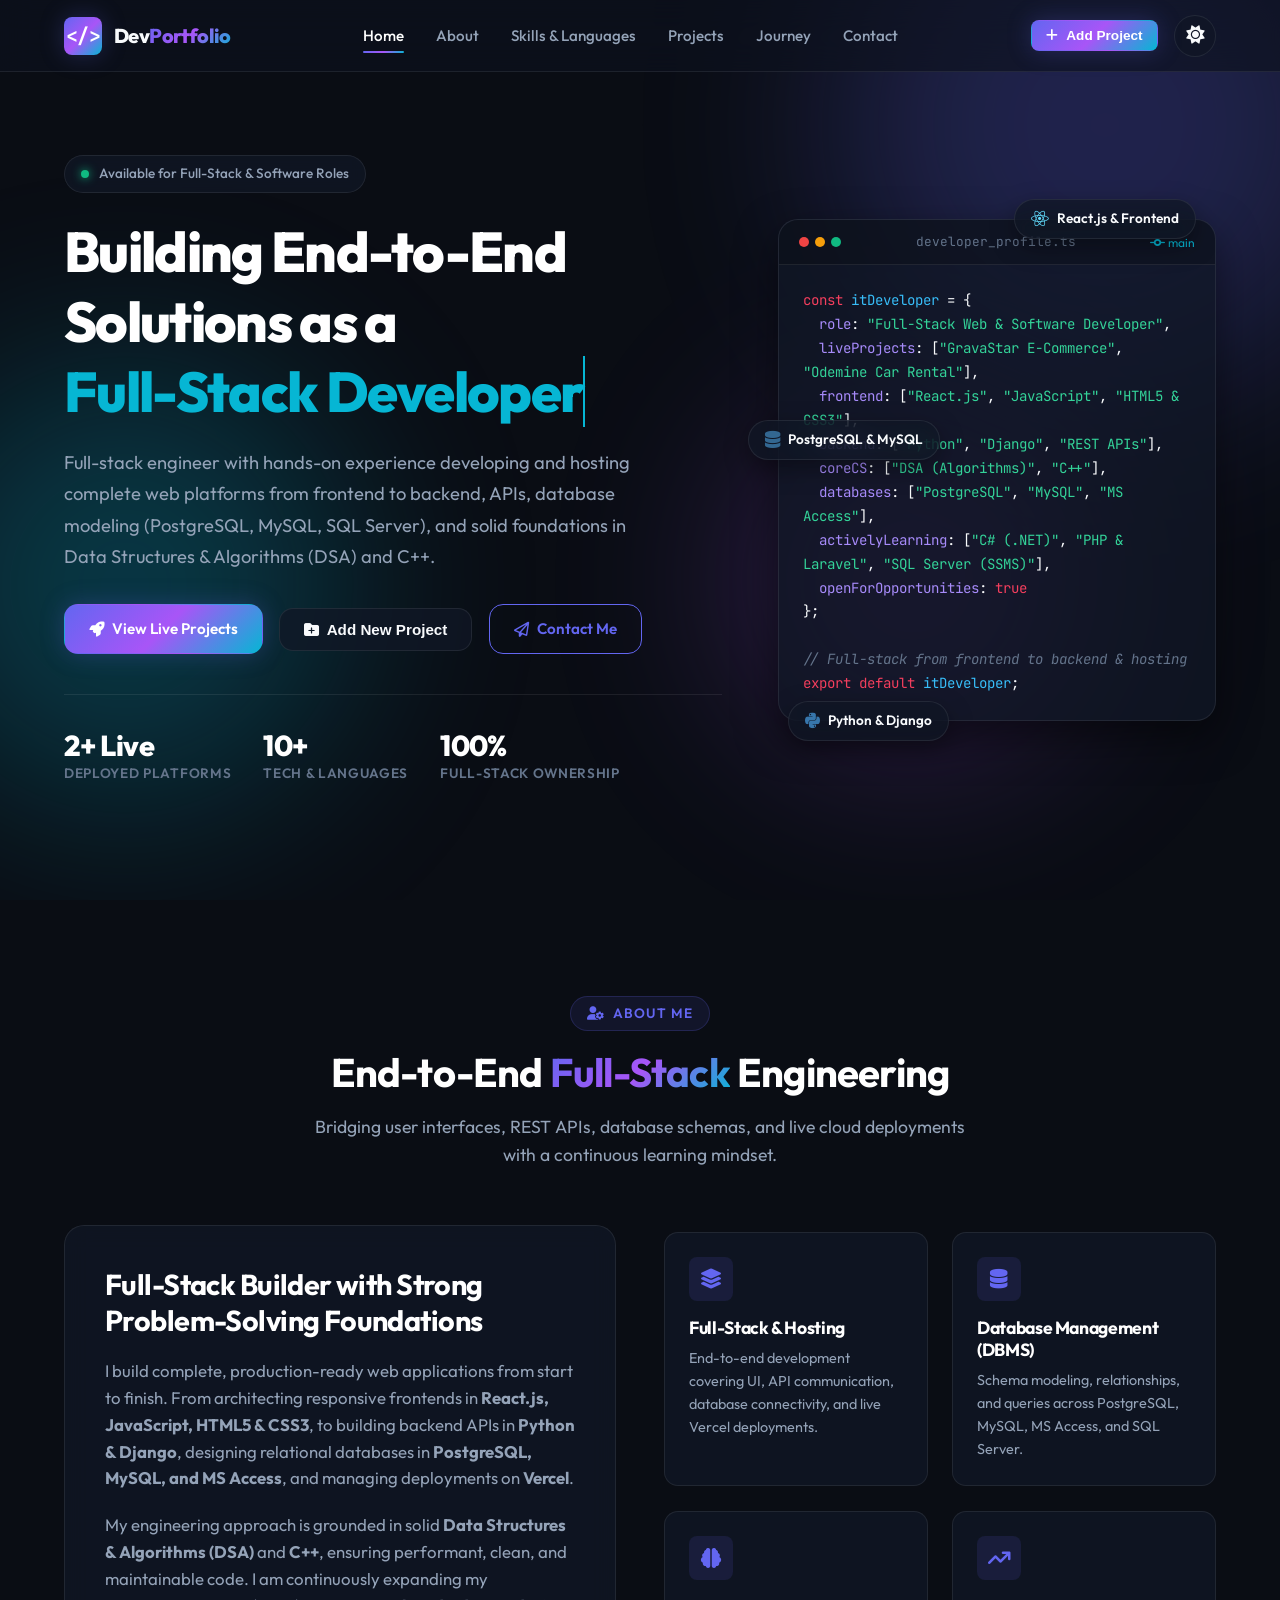
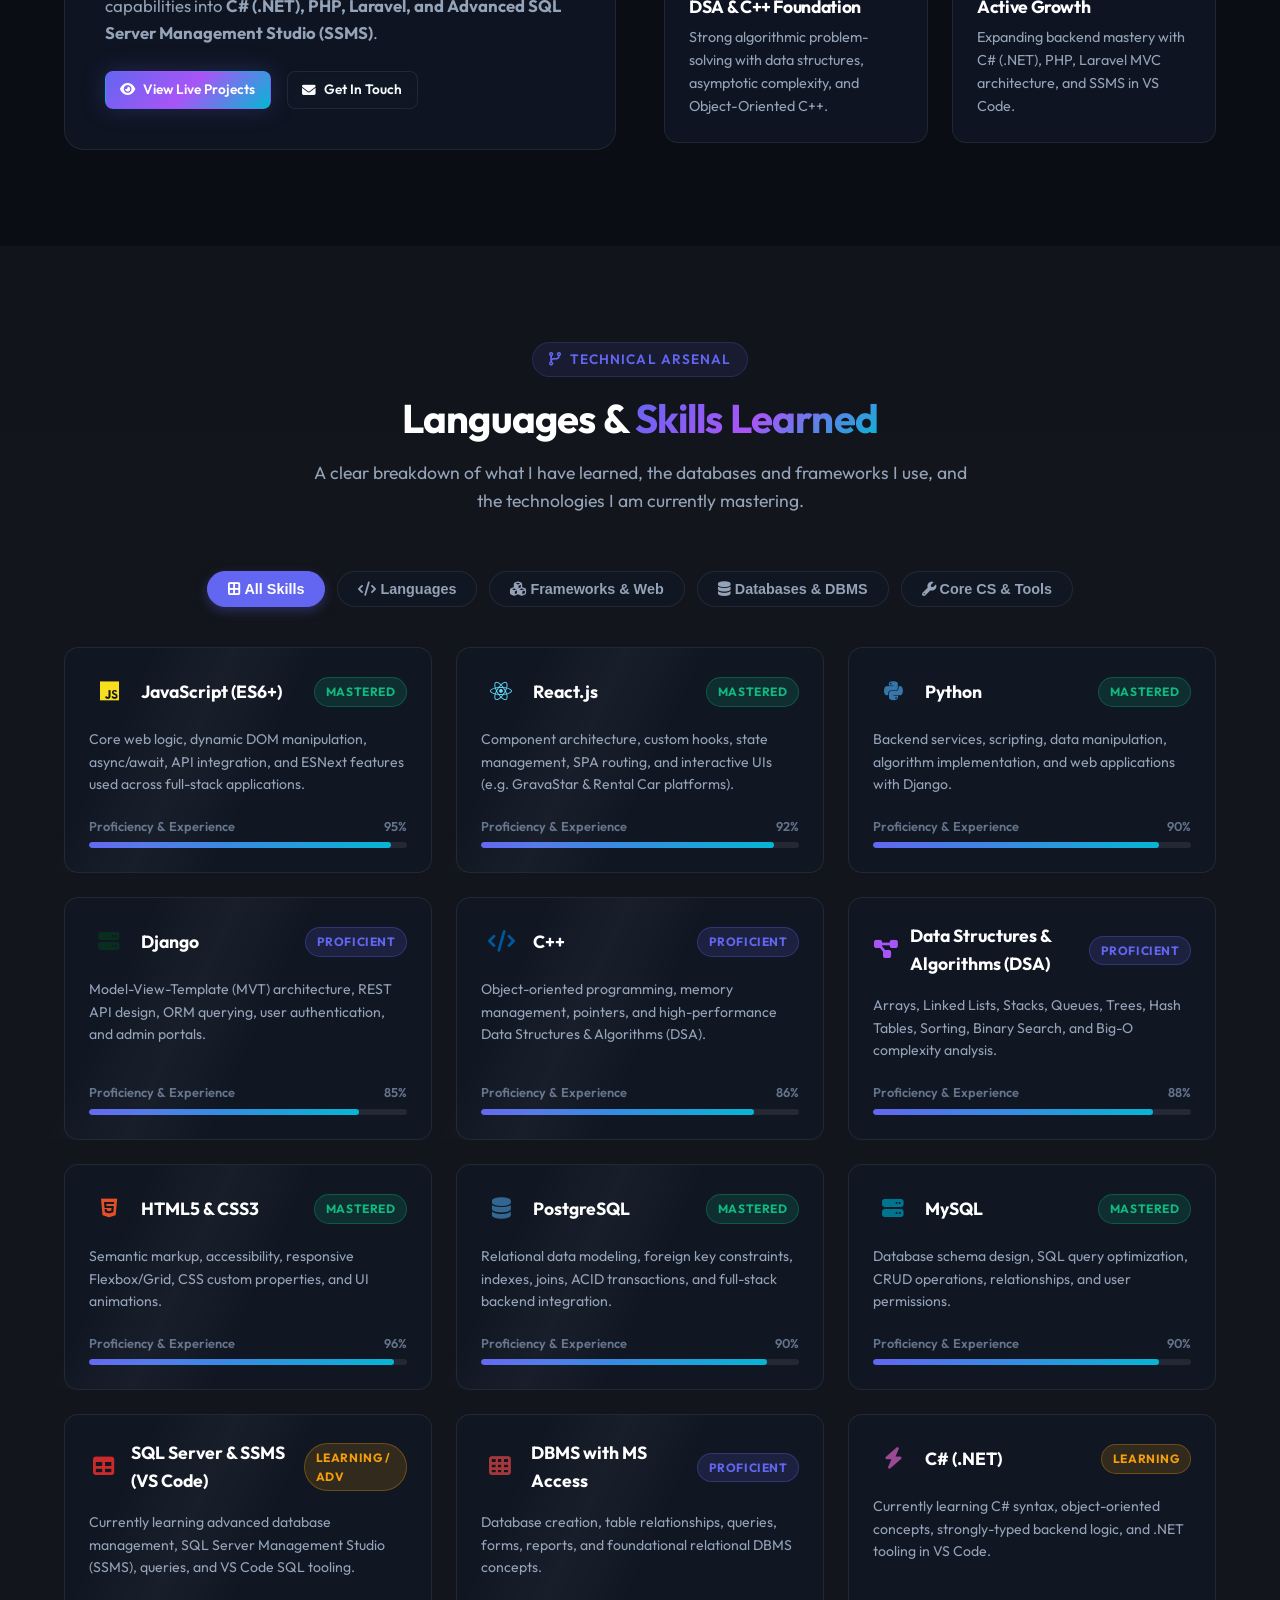
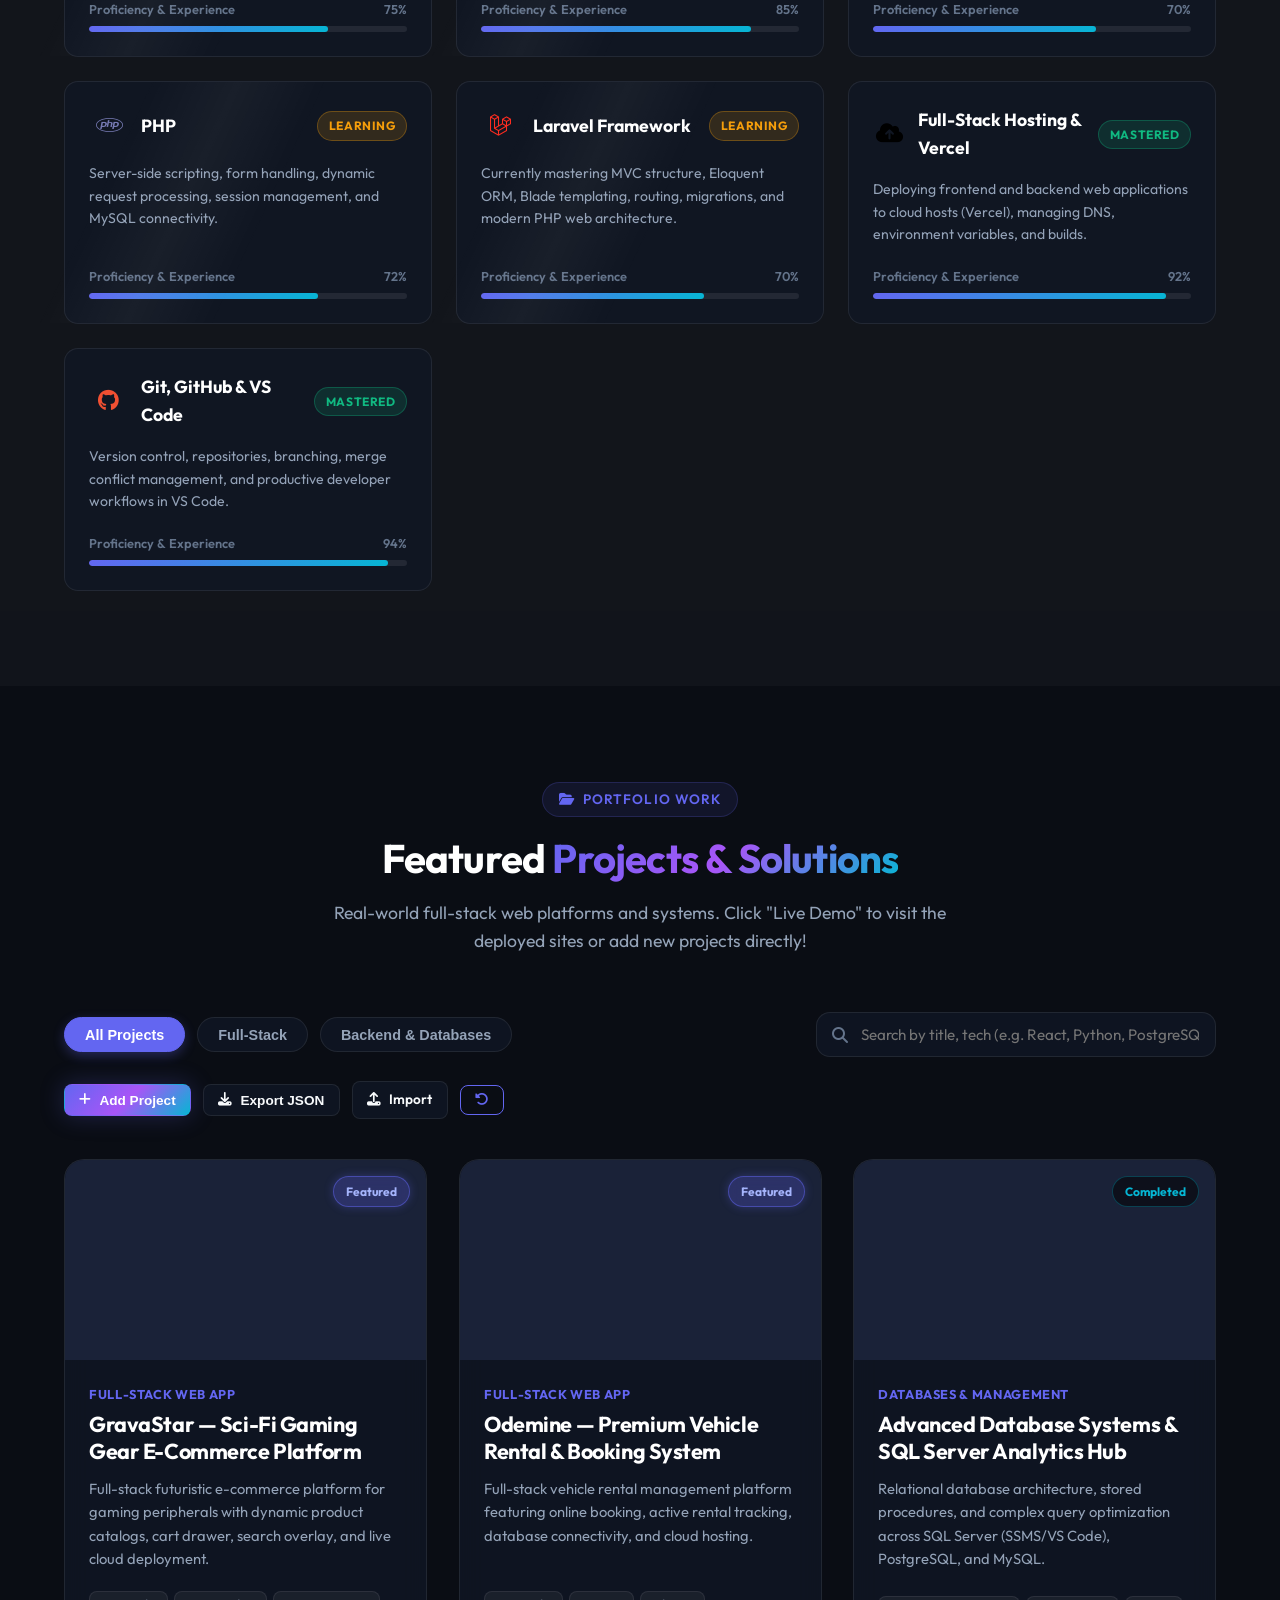
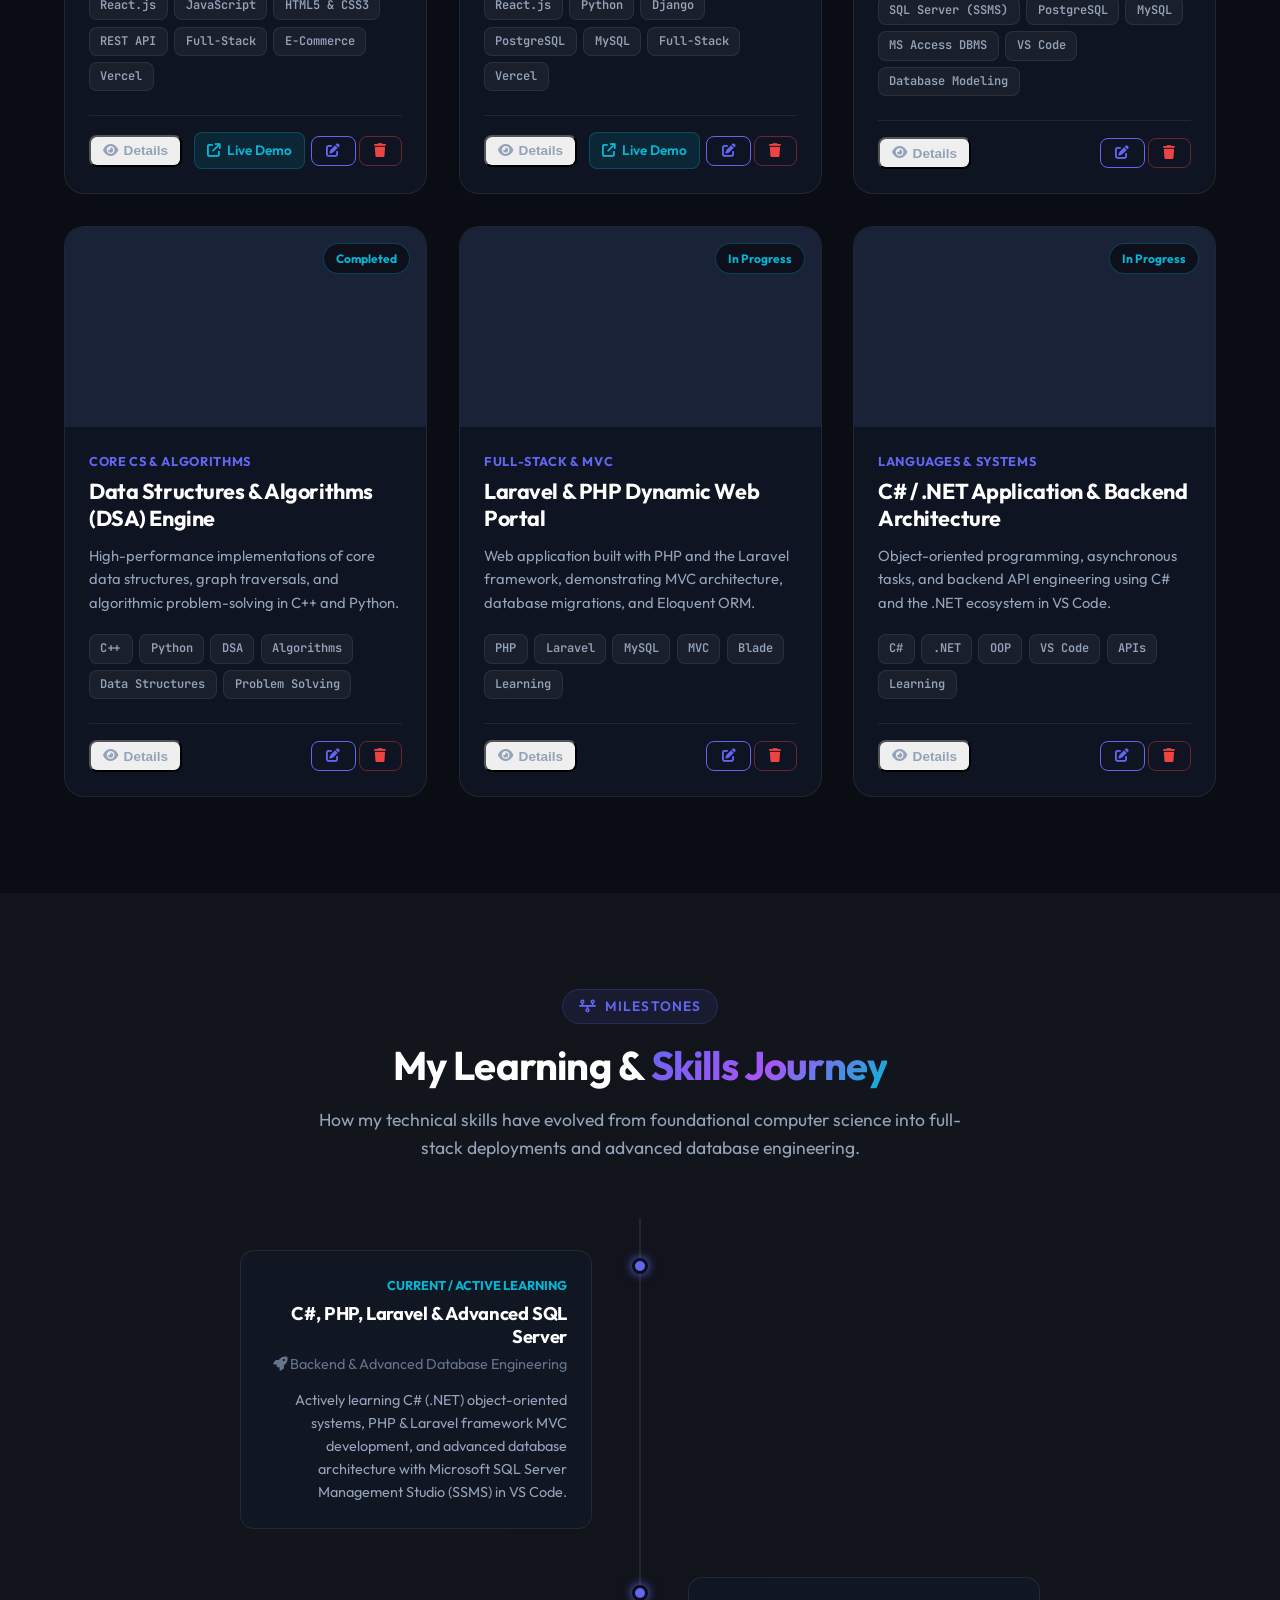
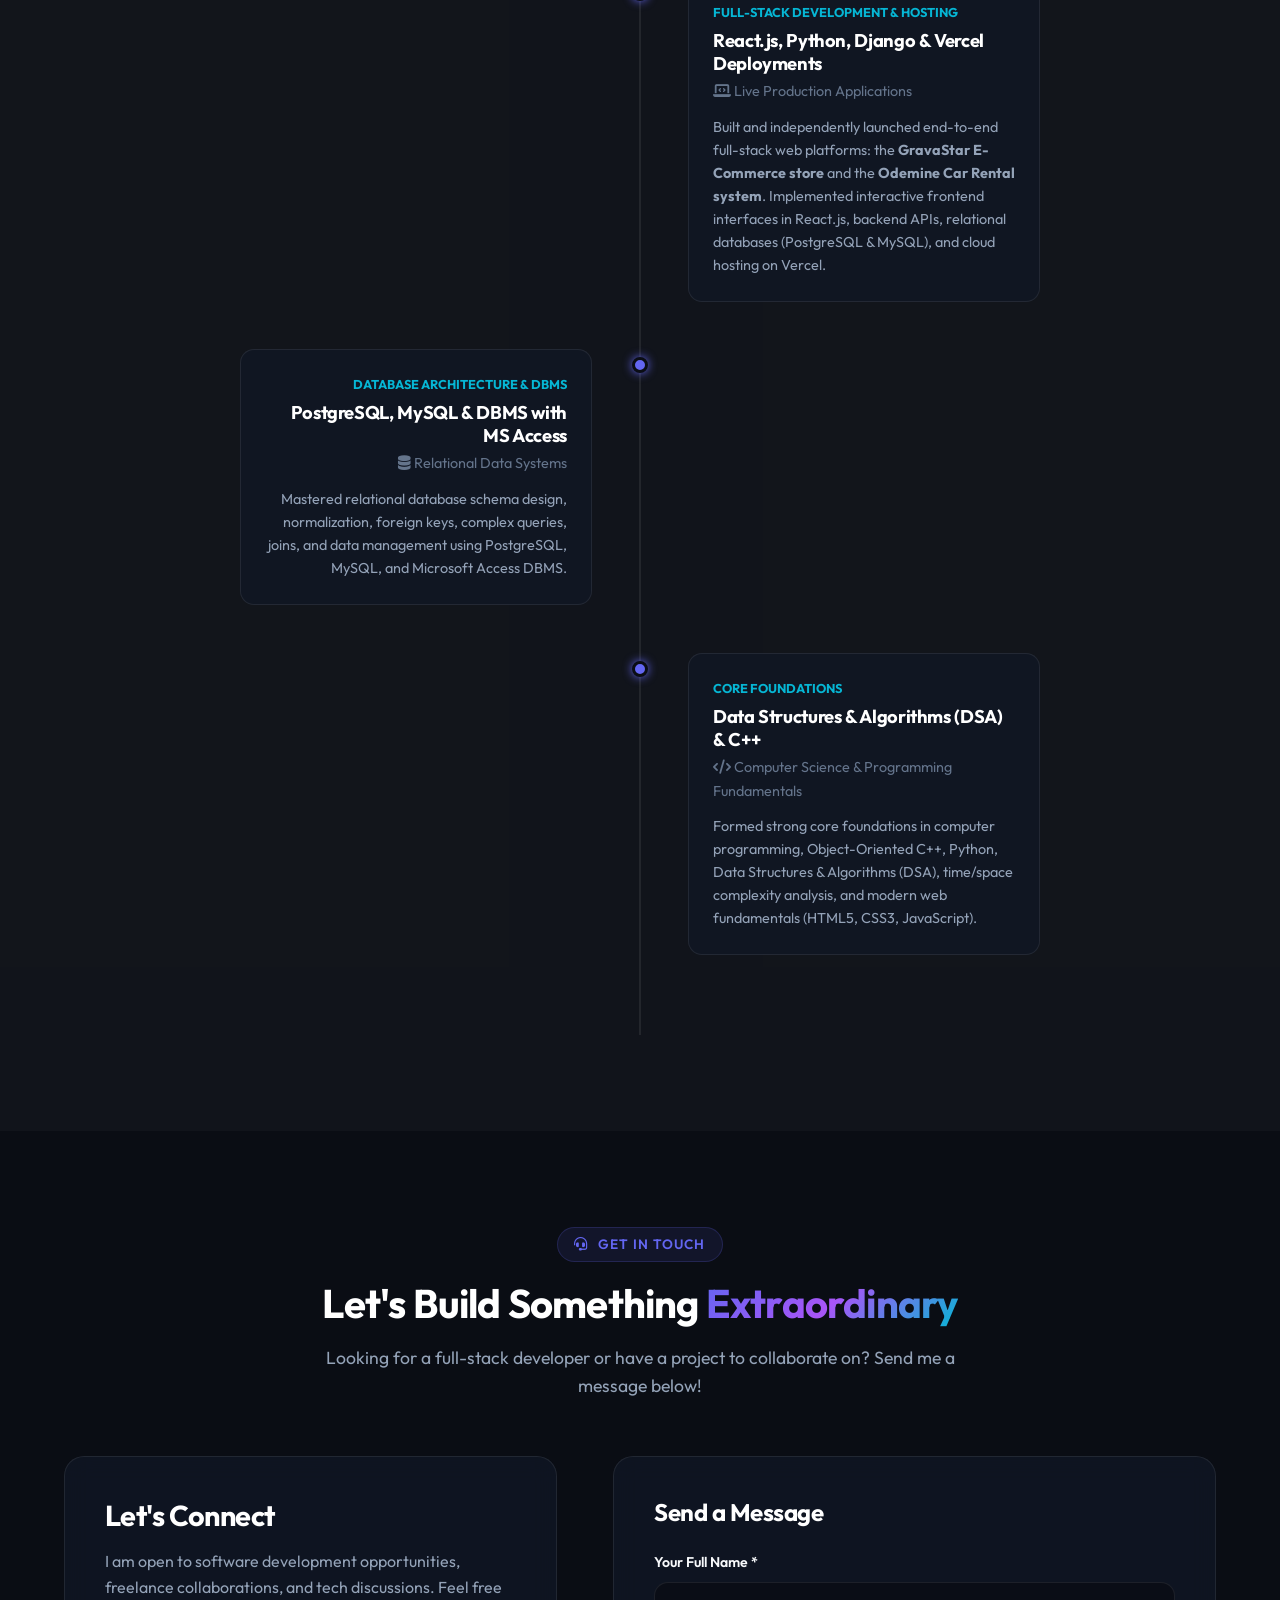
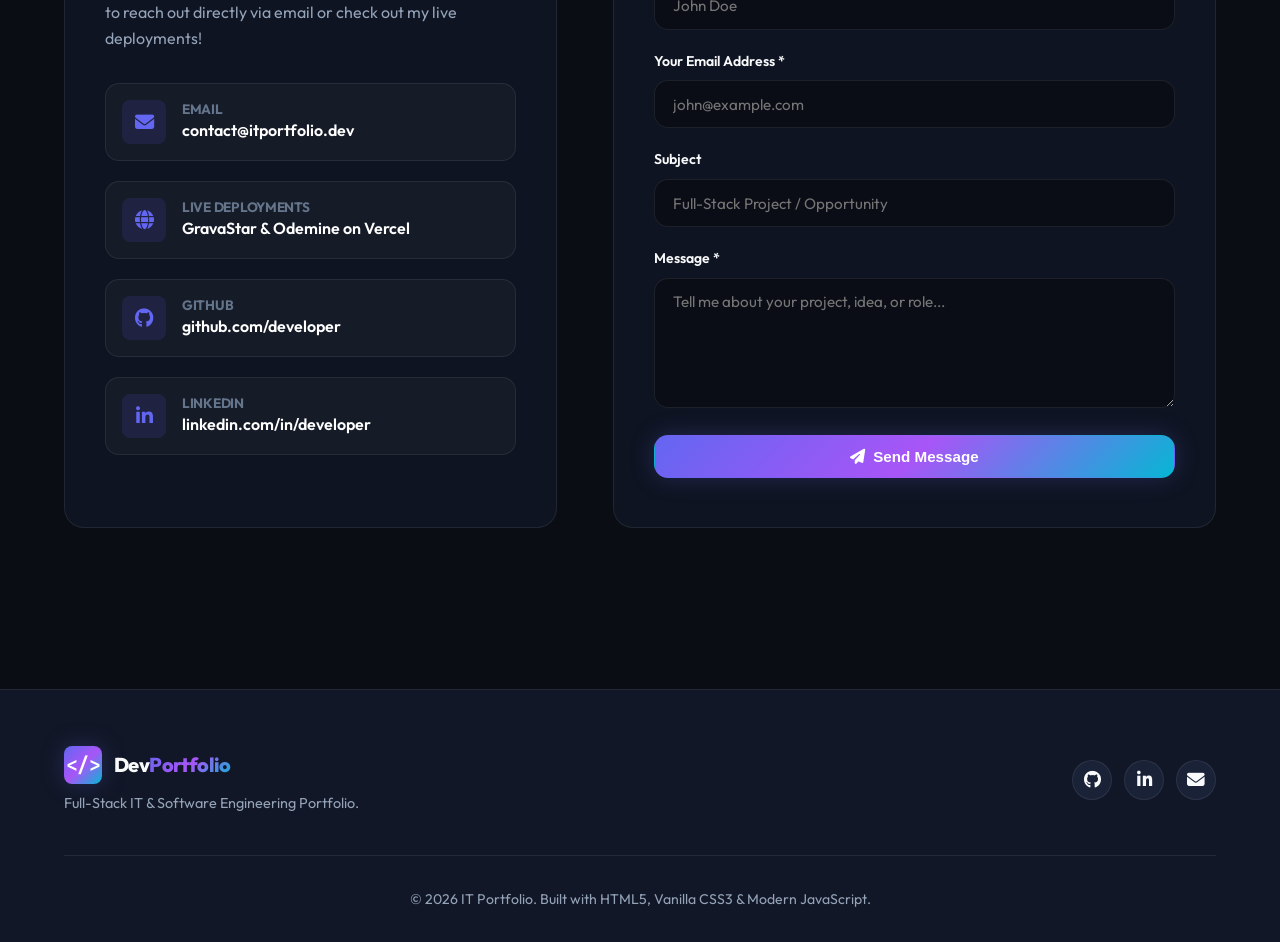
==== index.html @ f2018788 "Deploy complete full-stack IT portfolio website with index.html, styles, and js" ====
<!DOCTYPE html>
<html lang="en" data-theme="dark">
<head>
  <meta charset="UTF-8">
  <meta name="viewport" content="width=device-width, initial-scale=1.0">
  <title>IT Portfolio &amp; Full-Stack Showcase | Projects, Skills &amp; Languages</title>
  <meta name="description" content="Full-Stack Developer & IT Portfolio showcasing live web applications (GravaStar, Odemine Rental Car), Data Structures & Algorithms, React, Python, Django, PostgreSQL, MySQL, C++, and active learning in C#, PHP/Laravel, and SQL Server.">
  <meta name="keywords" content="IT Portfolio, Full Stack Developer, React.js, Python, Django, PostgreSQL, MySQL, C++, DSA, C#, PHP, Laravel, SQL Server, Vercel Projects">
  <meta name="author" content="Full-Stack IT Developer">

  <!-- Google Fonts: Outfit, Inter & JetBrains Mono -->
  <link rel="preconnect" href="https://fonts.googleapis.com">
  <link rel="preconnect" href="https://fonts.gstatic.com" crossorigin>
  <link href="https://fonts.googleapis.com/css2?family=Inter:wght@300;400;500;600;700&family=JetBrains+Mono:wght@400;500;700&family=Outfit:wght@400;500;600;700;800;900&display=swap" rel="stylesheet">

  <!-- Font Awesome 6.5 CDN Icons -->
  <link rel="stylesheet" href="https://cdnjs.cloudflare.com/ajax/libs/font-awesome/6.5.1/css/all.min.css" integrity="sha512-DTOQO9RWCH3ppGqcWaEA1BIZOC6xxalwEsw9c2QQeAIftl+Vegovlnee1c9QX4TctnWMn13TZye+giMm8e2LwA==" crossorigin="anonymous" referrerpolicy="no-referrer" />

  <!-- Stylesheets -->
  <link rel="stylesheet" href="styles/main.css">
  <link rel="stylesheet" href="styles/animations.css">
</head>
<body>

  <!-- Ambient Glowing Mesh Background -->
  <div class="bg-mesh" aria-hidden="true">
    <div class="mesh-orb orb-1"></div>
    <div class="mesh-orb orb-2"></div>
    <div class="mesh-orb orb-3"></div>
  </div>

  <!-- Navigation Bar -->
  <header class="navbar" id="navbar">
    <div class="container">
      <a href="#home" class="nav-brand">
        <span class="brand-logo-icon">&lt;/&gt;</span>
        <span>Dev<span class="gradient-text">Portfolio</span></span>
      </a>

      <nav>
        <ul class="nav-links" id="nav-links">
          <li><a href="#home" class="nav-link active">Home</a></li>
          <li><a href="#about" class="nav-link">About</a></li>
          <li><a href="#skills" class="nav-link">Skills &amp; Languages</a></li>
          <li><a href="#projects" class="nav-link">Projects</a></li>
          <li><a href="#timeline" class="nav-link">Journey</a></li>
          <li><a href="#contact" class="nav-link">Contact</a></li>
        </ul>
      </nav>

      <div class="nav-actions">
        <button class="btn btn-sm btn-primary" onclick="openAddProjectModal()" title="Add your project to portfolio">
          <i class="fa-solid fa-plus"></i> <span class="hide-mobile">Add Project</span>
        </button>

        <!-- Light/Dark Mode Switcher -->
        <button id="theme-toggle-btn" class="theme-toggle-btn" aria-label="Toggle Theme" title="Switch Theme">
          <i id="theme-icon" class="fa-solid fa-sun"></i>
        </button>

        <button class="mobile-menu-toggle" id="mobile-menu-toggle" aria-label="Open Navigation Menu">
          <i class="fa-solid fa-bars"></i>
        </button>
      </div>
    </div>
  </header>

  <!-- Main Content -->
  <main>
    <!-- Hero Section -->
    <section class="hero-section section" id="home">
      <div class="container hero-grid">
        <div class="hero-content">
          <div class="hero-badge reveal">
            <span class="pulse-dot"></span>
            <span>Available for Full-Stack &amp; Software Roles</span>
          </div>

          <h1 class="hero-title reveal reveal-delay-1">
            Building End-to-End Solutions as a <br>
            <span class="typewriter-text" id="typewriter">Full-Stack Developer</span>
          </h1>

          <p class="hero-description reveal reveal-delay-2">
            Full-stack engineer with hands-on experience developing and hosting complete web platforms from frontend to backend, APIs, database modeling (PostgreSQL, MySQL, SQL Server), and solid foundations in Data Structures &amp; Algorithms (DSA) and C++.
          </p>

          <div class="hero-cta reveal reveal-delay-3">
            <a href="#projects" class="btn btn-primary">
              <i class="fa-solid fa-rocket"></i> View Live Projects
            </a>
            <button class="btn btn-secondary" onclick="openAddProjectModal()">
              <i class="fa-solid fa-folder-plus"></i> Add New Project
            </button>
            <a href="#contact" class="btn btn-outline">
              <i class="fa-regular fa-paper-plane"></i> Contact Me
            </a>
          </div>

          <div class="hero-stats-row reveal reveal-delay-3">
            <div class="stat-item">
              <h4 class="counter-val" data-target="2" data-suffix="+ Live">0</h4>
              <p>Deployed Platforms</p>
            </div>
            <div class="stat-item">
              <h4 class="counter-val" data-target="10" data-suffix="+">0</h4>
              <p>Tech &amp; Languages</p>
            </div>
            <div class="stat-item">
              <h4 class="counter-val" data-target="100" data-suffix="%">0</h4>
              <p>Full-Stack Ownership</p>
            </div>
          </div>
        </div>

        <!-- Hero Interactive Code Window & Floating Tech Badges -->
        <div class="hero-visual reveal reveal-delay-2">
          <div class="code-card-window">
            <div class="window-header">
              <div class="window-dots">
                <span class="window-dot dot-red"></span>
                <span class="window-dot dot-yellow"></span>
                <span class="window-dot dot-green"></span>
              </div>
              <span class="window-title">developer_profile.ts</span>
              <span style="font-size: 0.75rem; color: var(--accent-secondary);"><i class="fa-solid fa-code-commit"></i> main</span>
            </div>
            <div class="window-body">
              <span class="code-keyword">const</span> <span class="code-var">itDeveloper</span> = {<br>
              &nbsp;&nbsp;<span class="code-prop">role</span>: <span class="code-str">"Full-Stack Web &amp; Software Developer"</span>,<br>
              &nbsp;&nbsp;<span class="code-prop">liveProjects</span>: [<span class="code-str">"GravaStar E-Commerce"</span>, <span class="code-str">"Odemine Car Rental"</span>],<br>
              &nbsp;&nbsp;<span class="code-prop">frontend</span>: [<span class="code-str">"React.js"</span>, <span class="code-str">"JavaScript"</span>, <span class="code-str">"HTML5 &amp; CSS3"</span>],<br>
              &nbsp;&nbsp;<span class="code-prop">backend</span>: [<span class="code-str">"Python"</span>, <span class="code-str">"Django"</span>, <span class="code-str">"REST APIs"</span>],<br>
              &nbsp;&nbsp;<span class="code-prop">coreCS</span>: [<span class="code-str">"DSA (Algorithms)"</span>, <span class="code-str">"C++"</span>],<br>
              &nbsp;&nbsp;<span class="code-prop">databases</span>: [<span class="code-str">"PostgreSQL"</span>, <span class="code-str">"MySQL"</span>, <span class="code-str">"MS Access"</span>],<br>
              &nbsp;&nbsp;<span class="code-prop">activelyLearning</span>: [<span class="code-str">"C# (.NET)"</span>, <span class="code-str">"PHP &amp; Laravel"</span>, <span class="code-str">"SQL Server (SSMS)"</span>],<br>
              &nbsp;&nbsp;<span class="code-prop">openForOpportunities</span>: <span class="code-keyword">true</span><br>
              };<br><br>
              <span class="code-comment">// Full-stack from frontend to backend &amp; hosting</span><br>
              <span class="code-keyword">export default</span> <span class="code-var">itDeveloper</span>;
            </div>
          </div>

          <!-- Floating Badges -->
          <div class="floating-tech-pill pill-1">
            <i class="fa-brands fa-react" style="color: #61dafb; font-size: 1.1rem;"></i>
            <span>React.js &amp; Frontend</span>
          </div>
          <div class="floating-tech-pill pill-2">
            <i class="fa-brands fa-python" style="color: #3776ab; font-size: 1.1rem;"></i>
            <span>Python &amp; Django</span>
          </div>
          <div class="floating-tech-pill pill-3">
            <i class="fa-solid fa-database" style="color: #336791; font-size: 1.1rem;"></i>
            <span>PostgreSQL &amp; MySQL</span>
          </div>
        </div>
      </div>
    </section>

    <!-- About Section -->
    <section class="section" id="about">
      <div class="container">
        <div class="section-header reveal">
          <span class="section-tag"><i class="fa-solid fa-user-gear"></i> About Me</span>
          <h2 class="section-title">End-to-End <span class="gradient-text">Full-Stack</span> Engineering</h2>
          <p class="section-subtitle">Bridging user interfaces, REST APIs, database schemas, and live cloud deployments with a continuous learning mindset.</p>
        </div>

        <div class="about-grid">
          <div class="about-card-main reveal">
            <h3>Full-Stack Builder with Strong Problem-Solving Foundations</h3>
            <p>
              I build complete, production-ready web applications from start to finish. From architecting responsive frontends in <strong>React.js, JavaScript, HTML5 &amp; CSS3</strong>, to building backend APIs in <strong>Python &amp; Django</strong>, designing relational databases in <strong>PostgreSQL, MySQL, and MS Access</strong>, and managing deployments on <strong>Vercel</strong>.
            </p>
            <p>
              My engineering approach is grounded in solid <strong>Data Structures &amp; Algorithms (DSA)</strong> and <strong>C++</strong>, ensuring performant, clean, and maintainable code. I am continuously expanding my capabilities into <strong>C# (.NET), PHP, Laravel, and Advanced SQL Server Management Studio (SSMS)</strong>.
            </p>
            <div style="margin-top: 1.5rem; display: flex; gap: 1rem; flex-wrap: wrap;">
              <a href="#projects" class="btn btn-primary btn-sm"><i class="fa-solid fa-eye"></i> View Live Projects</a>
              <a href="#contact" class="btn btn-secondary btn-sm"><i class="fa-solid fa-envelope"></i> Get In Touch</a>
            </div>
          </div>

          <div class="highlights-grid">
            <div class="highlight-card reveal reveal-delay-1">
              <div class="highlight-icon"><i class="fa-solid fa-layer-group"></i></div>
              <h4>Full-Stack &amp; Hosting</h4>
              <p>End-to-end development covering UI, API communication, database connectivity, and live Vercel deployments.</p>
            </div>
            <div class="highlight-card reveal reveal-delay-2">
              <div class="highlight-icon"><i class="fa-solid fa-database"></i></div>
              <h4>Database Management (DBMS)</h4>
              <p>Schema modeling, relationships, and queries across PostgreSQL, MySQL, MS Access, and SQL Server.</p>
            </div>
            <div class="highlight-card reveal reveal-delay-1">
              <div class="highlight-icon"><i class="fa-solid fa-brain"></i></div>
              <h4>DSA &amp; C++ Foundation</h4>
              <p>Strong algorithmic problem-solving with data structures, asymptotic complexity, and Object-Oriented C++.</p>
            </div>
            <div class="highlight-card reveal reveal-delay-2">
              <div class="highlight-icon"><i class="fa-solid fa-arrow-trend-up"></i></div>
              <h4>Active Growth</h4>
              <p>Expanding backend mastery with C# (.NET), PHP, Laravel MVC architecture, and SSMS in VS Code.</p>
            </div>
          </div>
        </div>
      </div>
    </section>

    <!-- Skills & Languages Section -->
    <section class="section" id="skills" style="background: var(--bg-glass-card);">
      <div class="container">
        <div class="section-header reveal">
          <span class="section-tag"><i class="fa-solid fa-code-branch"></i> Technical Arsenal</span>
          <h2 class="section-title">Languages &amp; <span class="gradient-text">Skills Learned</span></h2>
          <p class="section-subtitle">A clear breakdown of what I have learned, the databases and frameworks I use, and the technologies I am currently mastering.</p>
        </div>

        <!-- Filter Category Tabs -->
        <div class="skills-filter-nav reveal">
          <button class="filter-btn active" data-filter="all"><i class="fa-solid fa-border-all"></i> All Skills</button>
          <button class="filter-btn" data-filter="languages"><i class="fa-solid fa-code"></i> Languages</button>
          <button class="filter-btn" data-filter="frameworks"><i class="fa-solid fa-cubes"></i> Frameworks &amp; Web</button>
          <button class="filter-btn" data-filter="databases"><i class="fa-solid fa-database"></i> Databases &amp; DBMS</button>
          <button class="filter-btn" data-filter="tools"><i class="fa-solid fa-wrench"></i> Core CS &amp; Tools</button>
        </div>

        <!-- Dynamic Skills Grid -->
        <div class="skills-grid" id="skills-grid">
          <!-- Populated by js/skills.js -->
        </div>
      </div>
    </section>

    <!-- Projects Section -->
    <section class="section" id="projects">
      <div class="container">
        <div class="section-header reveal">
          <span class="section-tag"><i class="fa-solid fa-folder-open"></i> Portfolio Work</span>
          <h2 class="section-title">Featured <span class="gradient-text">Projects &amp; Solutions</span></h2>
          <p class="section-subtitle">Real-world full-stack web platforms and systems. Click "Live Demo" to visit the deployed sites or add new projects directly!</p>
        </div>

        <!-- Filter & Search Controls -->
        <div class="projects-controls reveal">
          <!-- Category Filter Pills -->
          <div class="projects-filter-nav skills-filter-nav" style="margin-bottom: 0;">
            <button class="filter-btn active" data-filter="all">All Projects</button>
            <button class="filter-btn" data-filter="fullstack">Full-Stack</button>
            <button class="filter-btn" data-filter="backend">Backend &amp; Databases</button>
          </div>

          <!-- Search Input -->
          <div class="project-search-box">
            <i class="fa-solid fa-magnifying-glass project-search-icon"></i>
            <input type="text" id="project-search-input" placeholder="Search by title, tech (e.g. React, Python, PostgreSQL)...">
          </div>

          <!-- Project Management Actions -->
          <div class="project-actions-bar">
            <button class="btn btn-primary btn-sm" onclick="openAddProjectModal()" title="Add your project">
              <i class="fa-solid fa-plus"></i> Add Project
            </button>
            <button class="btn btn-secondary btn-sm" onclick="exportProjectsJSON()" title="Export projects backup as JSON">
              <i class="fa-solid fa-download"></i> Export JSON
            </button>
            <label class="btn btn-secondary btn-sm" style="cursor: pointer;" title="Import projects from JSON file">
              <i class="fa-solid fa-upload"></i> Import
              <input type="file" id="import-json-input" accept=".json" style="display: none;" onchange="importProjectsJSON(event)">
            </label>
            <button class="btn btn-outline btn-sm" onclick="resetProjectsToDefault()" title="Reset to sample projects">
              <i class="fa-solid fa-rotate-left"></i>
            </button>
          </div>
        </div>

        <!-- Projects Grid Container -->
        <div class="projects-grid" id="projects-grid">
          <!-- Rendered via js/projects.js -->
        </div>

        <!-- Empty State Message -->
        <div class="projects-empty-state" id="projects-empty-state" style="display: none;">
          <div class="empty-icon"><i class="fa-solid fa-folder-minus"></i></div>
          <h3>No matching projects found</h3>
          <p style="margin-bottom: 1.5rem;">Try adjusting your search query or category filters, or click below to add a new project.</p>
          <button class="btn btn-primary" onclick="openAddProjectModal()">
            <i class="fa-solid fa-plus"></i> Add New Project
          </button>
        </div>
      </div>
    </section>

    <!-- Learning & Experience Journey Timeline -->
    <section class="section" id="timeline" style="background: var(--bg-glass-card);">
      <div class="container">
        <div class="section-header reveal">
          <span class="section-tag"><i class="fa-solid fa-timeline"></i> Milestones</span>
          <h2 class="section-title">My Learning &amp; <span class="gradient-text">Skills Journey</span></h2>
          <p class="section-subtitle">How my technical skills have evolved from foundational computer science into full-stack deployments and advanced database engineering.</p>
        </div>

        <div class="timeline-container">
          <!-- Timeline Item 1: Active Learning -->
          <div class="timeline-item reveal">
            <div class="timeline-dot"></div>
            <div class="timeline-card">
              <div class="timeline-date">Current / Active Learning</div>
              <h3 class="timeline-title">C#, PHP, Laravel &amp; Advanced SQL Server</h3>
              <div class="timeline-org"><i class="fa-solid fa-rocket"></i> Backend &amp; Advanced Database Engineering</div>
              <p class="timeline-body">
                Actively learning C# (.NET) object-oriented systems, PHP &amp; Laravel framework MVC development, and advanced database architecture with Microsoft SQL Server Management Studio (SSMS) in VS Code.
              </p>
            </div>
          </div>

          <!-- Timeline Item 2: Full-Stack & Deployments -->
          <div class="timeline-item reveal reveal-delay-1">
            <div class="timeline-dot"></div>
            <div class="timeline-card">
              <div class="timeline-date">Full-Stack Development &amp; Hosting</div>
              <h3 class="timeline-title">React.js, Python, Django &amp; Vercel Deployments</h3>
              <div class="timeline-org"><i class="fa-solid fa-laptop-code"></i> Live Production Applications</div>
              <p class="timeline-body">
                Built and independently launched end-to-end full-stack web platforms: the <strong>GravaStar E-Commerce store</strong> and the <strong>Odemine Car Rental system</strong>. Implemented interactive frontend interfaces in React.js, backend APIs, relational databases (PostgreSQL &amp; MySQL), and cloud hosting on Vercel.
              </p>
            </div>
          </div>

          <!-- Timeline Item 3: Databases & DBMS -->
          <div class="timeline-item reveal reveal-delay-2">
            <div class="timeline-dot"></div>
            <div class="timeline-card">
              <div class="timeline-date">Database Architecture &amp; DBMS</div>
              <h3 class="timeline-title">PostgreSQL, MySQL &amp; DBMS with MS Access</h3>
              <div class="timeline-org"><i class="fa-solid fa-database"></i> Relational Data Systems</div>
              <p class="timeline-body">
                Mastered relational database schema design, normalization, foreign keys, complex queries, joins, and data management using PostgreSQL, MySQL, and Microsoft Access DBMS.
              </p>
            </div>
          </div>

          <!-- Timeline Item 4: CS Foundations -->
          <div class="timeline-item reveal reveal-delay-3">
            <div class="timeline-dot"></div>
            <div class="timeline-card">
              <div class="timeline-date">Core Foundations</div>
              <h3 class="timeline-title">Data Structures &amp; Algorithms (DSA) &amp; C++</h3>
              <div class="timeline-org"><i class="fa-solid fa-code"></i> Computer Science &amp; Programming Fundamentals</div>
              <p class="timeline-body">
                Formed strong core foundations in computer programming, Object-Oriented C++, Python, Data Structures &amp; Algorithms (DSA), time/space complexity analysis, and modern web fundamentals (HTML5, CSS3, JavaScript).
              </p>
            </div>
          </div>
        </div>
      </div>
    </section>

    <!-- Contact Section -->
    <section class="section" id="contact">
      <div class="container">
        <div class="section-header reveal">
          <span class="section-tag"><i class="fa-solid fa-headset"></i> Get In Touch</span>
          <h2 class="section-title">Let's Build Something <span class="gradient-text">Extraordinary</span></h2>
          <p class="section-subtitle">Looking for a full-stack developer or have a project to collaborate on? Send me a message below!</p>
        </div>

        <div class="contact-grid">
          <!-- Direct Contact Details -->
          <div class="contact-info-card reveal">
            <h3>Let's Connect</h3>
            <p>
              I am open to software development opportunities, freelance collaborations, and tech discussions. Feel free to reach out directly via email or check out my live deployments!
            </p>

            <div class="contact-methods-list">
              <div class="contact-method-item">
                <div class="contact-method-icon"><i class="fa-solid fa-envelope"></i></div>
                <div class="contact-method-details">
                  <h4>Email</h4>
                  <a href="mailto:contact@itportfolio.dev">contact@itportfolio.dev</a>
                </div>
              </div>

              <div class="contact-method-item">
                <div class="contact-method-icon"><i class="fa-solid fa-globe"></i></div>
                <div class="contact-method-details">
                  <h4>Live Deployments</h4>
                  <a href="https://gravastar-frontend-nine.vercel.app/" target="_blank" rel="noopener noreferrer">GravaStar &amp; Odemine on Vercel</a>
                </div>
              </div>

              <div class="contact-method-item">
                <div class="contact-method-icon"><i class="fa-brands fa-github"></i></div>
                <div class="contact-method-details">
                  <h4>GitHub</h4>
                  <a href="https://github.com" target="_blank" rel="noopener noreferrer">github.com/developer</a>
                </div>
              </div>

              <div class="contact-method-item">
                <div class="contact-method-icon"><i class="fa-brands fa-linkedin-in"></i></div>
                <div class="contact-method-details">
                  <h4>LinkedIn</h4>
                  <a href="https://linkedin.com" target="_blank" rel="noopener noreferrer">linkedin.com/in/developer</a>
                </div>
              </div>
            </div>
          </div>

          <!-- Contact Form -->
          <div class="contact-form-card reveal reveal-delay-1">
            <h3 style="font-size: 1.5rem; margin-bottom: 1.5rem;">Send a Message</h3>
            <form id="contact-form">
              <div class="form-group">
                <label for="contact-name">Your Full Name *</label>
                <input type="text" id="contact-name" class="form-control" placeholder="John Doe" required>
              </div>

              <div class="form-group">
                <label for="contact-email">Your Email Address *</label>
                <input type="email" id="contact-email" class="form-control" placeholder="john@example.com" required>
              </div>

              <div class="form-group">
                <label for="contact-subject">Subject</label>
                <input type="text" id="contact-subject" class="form-control" placeholder="Full-Stack Project / Opportunity">
              </div>

              <div class="form-group">
                <label for="contact-message">Message *</label>
                <textarea id="contact-message" class="form-control" placeholder="Tell me about your project, idea, or role..." required></textarea>
              </div>

              <button type="submit" class="btn btn-primary" style="width: 100%;">
                <i class="fa-solid fa-paper-plane"></i> Send Message
              </button>
            </form>
          </div>
        </div>
      </div>
    </section>
  </main>

  <!-- Footer -->
  <footer class="footer">
    <div class="container">
      <div class="footer-grid">
        <div class="footer-brand">
          <a href="#home" class="nav-brand">
            <span class="brand-logo-icon">&lt;/&gt;</span>
            <span>Dev<span class="gradient-text">Portfolio</span></span>
          </a>
          <p style="margin-top: 0.5rem; font-size: 0.9rem;">Full-Stack IT &amp; Software Engineering Portfolio.</p>
        </div>

        <div class="footer-socials">
          <a href="https://github.com" target="_blank" rel="noopener noreferrer" class="social-btn" title="GitHub"><i class="fa-brands fa-github"></i></a>
          <a href="https://linkedin.com" target="_blank" rel="noopener noreferrer" class="social-btn" title="LinkedIn"><i class="fa-brands fa-linkedin-in"></i></a>
          <a href="mailto:contact@itportfolio.dev" class="social-btn" title="Email"><i class="fa-solid fa-envelope"></i></a>
        </div>
      </div>

      <div class="footer-bottom">
        <p>&copy; <span id="current-year">2026</span> IT Portfolio. Built with HTML5, Vanilla CSS3 &amp; Modern JavaScript.</p>
      </div>
    </div>
  </footer>

  <!-- ================= MODALS ================= -->

  <!-- 1. Project Detail Modal -->
  <div class="modal-backdrop" id="project-detail-modal">
    <div class="modal-box">
      <div class="modal-header">
        <h3 class="modal-title" id="project-detail-title">Project Details</h3>
        <button class="modal-close-btn" onclick="closeModal('project-detail-modal')">&times;</button>
      </div>
      <div class="modal-body" id="project-detail-body">
        <!-- Injected via JavaScript -->
      </div>
      <div class="modal-footer">
        <button class="btn btn-secondary" onclick="closeModal('project-detail-modal')">Close</button>
      </div>
    </div>
  </div>

  <!-- 2. Add / Edit Project Modal -->
  <div class="modal-backdrop" id="project-form-modal">
    <div class="modal-box">
      <div class="modal-header">
        <h3 class="modal-title" id="project-form-modal-title">Add New Project</h3>
        <button class="modal-close-btn" onclick="closeModal('project-form-modal')">&times;</button>
      </div>
      <form id="project-form">
        <div class="modal-body">
          <div class="form-group">
            <label for="form-project-title">Project Title *</label>
            <input type="text" id="form-project-title" class="form-control" placeholder="e.g. My Full-Stack Web App" required>
          </div>

          <div style="display: grid; grid-template-columns: 1fr 1fr; gap: 1rem;">
            <div class="form-group">
              <label for="form-project-category">Category *</label>
              <select id="form-project-category" class="form-control">
                <option value="fullstack">Full-Stack</option>
                <option value="frontend">Frontend</option>
                <option value="backend">Backend &amp; APIs</option>
                <option value="cloud">Cloud &amp; Hosting</option>
                <option value="mobile">Mobile App</option>
                <option value="ai">AI &amp; Data</option>
              </select>
            </div>

            <div class="form-group">
              <label for="form-project-status">Project Status</label>
              <select id="form-project-status" class="form-control">
                <option value="Featured">Featured</option>
                <option value="Completed" selected>Completed</option>
                <option value="In Progress">In Progress</option>
              </select>
            </div>
          </div>

          <div class="form-group">
            <label for="form-project-summary">Short Summary (1-2 sentences) *</label>
            <input type="text" id="form-project-summary" class="form-control" placeholder="Brief summary displayed on project card" required>
          </div>

          <div class="form-group">
            <label for="form-project-desc">Full Project Description</label>
            <textarea id="form-project-desc" class="form-control" placeholder="Detailed breakdown of architecture, features, problem solved..."></textarea>
          </div>

          <div class="form-group">
            <label for="form-project-tags">Languages &amp; Technologies (comma separated) *</label>
            <input type="text" id="form-project-tags" class="form-control" placeholder="e.g. React.js, Python, Django, PostgreSQL, Vercel" required>
          </div>

          <div style="display: grid; grid-template-columns: 1fr 1fr; gap: 1rem;">
            <div class="form-group">
              <label for="form-project-demo">Live Demo URL</label>
              <input type="url" id="form-project-demo" class="form-control" placeholder="https://my-app.vercel.app">
            </div>

            <div class="form-group">
              <label for="form-project-github">GitHub Repo URL</label>
              <input type="url" id="form-project-github" class="form-control" placeholder="https://github.com/username/repo">
            </div>
          </div>

          <div class="form-group">
            <label for="form-project-image">Thumbnail Image URL</label>
            <input type="url" id="form-project-image" class="form-control" placeholder="https://..." value="https://images.unsplash.com/photo-1555066931-4365d14bab8c?auto=format&fit=crop&w=800&q=80">
            
            <p style="font-size: 0.8rem; color: var(--text-muted); margin-top: 0.4rem;">Or select from developer presets:</p>
            <div class="image-presets-row">
              <div class="preset-thumb selected" onclick="selectPresetImage('https://images.unsplash.com/photo-1550745165-9bc0b252726f?auto=format&fit=crop&w=800&q=80', this)">
                <img src="https://images.unsplash.com/photo-1550745165-9bc0b252726f?auto=format&fit=crop&w=300&q=80" alt="Gaming Setup Theme">
              </div>
              <div class="preset-thumb" onclick="selectPresetImage('https://images.unsplash.com/photo-1549399542-7e3f8b79c341?auto=format&fit=crop&w=800&q=80', this)">
                <img src="https://images.unsplash.com/photo-1549399542-7e3f8b79c341?auto=format&fit=crop&w=300&q=80" alt="Car Theme">
              </div>
              <div class="preset-thumb" onclick="selectPresetImage('https://images.unsplash.com/photo-1544383835-bda2bc66a55d?auto=format&fit=crop&w=800&q=80', this)">
                <img src="https://images.unsplash.com/photo-1544383835-bda2bc66a55d?auto=format&fit=crop&w=300&q=80" alt="Database Theme">
              </div>
              <div class="preset-thumb" onclick="selectPresetImage('https://images.unsplash.com/photo-1526374965328-7f61d4dc18c5?auto=format&fit=crop&w=800&q=80', this)">
                <img src="https://images.unsplash.com/photo-1526374965328-7f61d4dc18c5?auto=format&fit=crop&w=300&q=80" alt="Algorithms Theme">
              </div>
            </div>
          </div>
        </div>
        <div class="modal-footer">
          <button type="button" class="btn btn-secondary" onclick="closeModal('project-form-modal')">Cancel</button>
          <button type="submit" class="btn btn-primary"><i class="fa-solid fa-floppy-disk"></i> Save Project</button>
        </div>
      </form>
    </div>
  </div>

  <!-- Toast Notification Container -->
  <div class="toast-container" id="toast-container" aria-live="polite"></div>

  <!-- JavaScript Scripts -->
  <script src="js/theme.js"></script>
  <script src="js/skills.js"></script>
  <script src="js/projects.js"></script>
  <script src="js/main.js"></script>
</body>
</html>
---- styles/main.css ----
/* ==========================================================================
   IT PORTFOLIO DESIGN SYSTEM
   Modern, Sleek, Glassmorphic UI with Light & Dark Theme Support
   ========================================================================== */

/* --- CSS Variables & Theme Tokens --- */
:root {
  /* Dark Mode Palette (Default) */
  --bg-primary: #0a0d14;
  --bg-secondary: #111726;
  --bg-tertiary: #1a2238;
  --bg-card: rgba(17, 23, 38, 0.75);
  --bg-card-hover: rgba(26, 34, 56, 0.85);
  --bg-glass: rgba(13, 18, 30, 0.65);
  --bg-glass-card: rgba(255, 255, 255, 0.03);
  --bg-input: rgba(10, 13, 20, 0.8);

  --border-color: rgba(255, 255, 255, 0.08);
  --border-color-hover: rgba(99, 102, 241, 0.4);
  --border-color-focus: #6366f1;

  --text-primary: #f8fafc;
  --text-secondary: #94a3b8;
  --text-muted: #64748b;
  --text-heading: #ffffff;

  /* Accent & Gradient Colors */
  --accent-primary: #6366f1; /* Indigo */
  --accent-secondary: #06b6d4; /* Cyan */
  --accent-tertiary: #a855f7; /* Purple */
  --accent-success: #10b981; /* Emerald */
  --accent-warning: #f59e0b; /* Amber */
  --accent-danger: #ef4444; /* Rose */

  --gradient-primary: linear-gradient(135deg, #6366f1 0%, #a855f7 50%, #06b6d4 100%);
  --gradient-accent: linear-gradient(135deg, #6366f1 0%, #06b6d4 100%);
  --gradient-card: linear-gradient(180deg, rgba(255, 255, 255, 0.05) 0%, rgba(255, 255, 255, 0.01) 100%);
  --gradient-glow: radial-gradient(circle at 50% 0%, rgba(99, 102, 241, 0.15) 0%, transparent 70%);

  /* Shadows & Glows */
  --shadow-sm: 0 2px 8px rgba(0, 0, 0, 0.2);
  --shadow-md: 0 8px 24px rgba(0, 0, 0, 0.35);
  --shadow-lg: 0 16px 40px rgba(0, 0, 0, 0.5);
  --shadow-glow: 0 0 25px rgba(99, 102, 241, 0.25);
  --shadow-glow-cyan: 0 0 25px rgba(6, 182, 212, 0.25);

  /* Typography */
  --font-main: 'Outfit', 'Inter', -apple-system, BlinkMacSystemFont, sans-serif;
  --font-code: 'JetBrains Mono', 'Fira Code', monospace;

  /* Layout & Sizing */
  --container-max-width: 1200px;
  --navbar-height: 72px;
  --radius-sm: 8px;
  --radius-md: 14px;
  --radius-lg: 20px;
  --radius-full: 9999px;

  /* Transitions */
  --transition-fast: 0.15s ease;
  --transition-normal: 0.3s cubic-bezier(0.16, 1, 0.3, 1);
  --transition-slow: 0.5s cubic-bezier(0.16, 1, 0.3, 1);
}

/* Light Theme Variables */
[data-theme="light"] {
  --bg-primary: #f8fafc;
  --bg-secondary: #ffffff;
  --bg-tertiary: #f1f5f9;
  --bg-card: rgba(255, 255, 255, 0.85);
  --bg-card-hover: rgba(255, 255, 255, 0.98);
  --bg-glass: rgba(255, 255, 255, 0.75);
  --bg-glass-card: rgba(0, 0, 0, 0.02);
  --bg-input: #ffffff;

  --border-color: rgba(0, 0, 0, 0.08);
  --border-color-hover: rgba(99, 102, 241, 0.5);
  --border-color-focus: #4f46e5;

  --text-primary: #0f172a;
  --text-secondary: #475569;
  --text-muted: #94a3b8;
  --text-heading: #020617;

  --accent-primary: #4f46e5;
  --accent-secondary: #0891b2;
  --accent-tertiary: #9333ea;
  --accent-success: #059669;
  --accent-warning: #d97706;
  --accent-danger: #dc2626;

  --gradient-primary: linear-gradient(135deg, #4f46e5 0%, #7c3aed 50%, #0891b2 100%);
  --gradient-accent: linear-gradient(135deg, #4f46e5 0%, #0891b2 100%);
  --gradient-card: linear-gradient(180deg, rgba(255, 255, 255, 0.9) 0%, rgba(248, 250, 252, 0.9) 100%);
  --gradient-glow: radial-gradient(circle at 50% 0%, rgba(99, 102, 241, 0.08) 0%, transparent 70%);

  --shadow-sm: 0 2px 8px rgba(0, 0, 0, 0.05);
  --shadow-md: 0 8px 24px rgba(15, 23, 42, 0.08);
  --shadow-lg: 0 16px 40px rgba(15, 23, 42, 0.12);
  --shadow-glow: 0 0 20px rgba(79, 70, 229, 0.15);
  --shadow-glow-cyan: 0 0 20px rgba(8, 145, 178, 0.15);
}

/* --- Global Reset & Base Styles --- */
*, *::before, *::after {
  box-sizing: border-box;
  margin: 0;
  padding: 0;
}

html {
  scroll-behavior: smooth;
  font-size: 16px;
  -webkit-tap-highlight-color: transparent;
}

body {
  font-family: var(--font-main);
  background-color: var(--bg-primary);
  color: var(--text-primary);
  line-height: 1.6;
  min-height: 100vh;
  overflow-x: hidden;
  position: relative;
  transition: background-color var(--transition-normal), color var(--transition-normal);
}

/* Background Animated Gradient Mesh */
.bg-mesh {
  position: fixed;
  top: 0;
  left: 0;
  width: 100vw;
  height: 100vh;
  z-index: -1;
  pointer-events: none;
  overflow: hidden;
}

.mesh-orb {
  position: absolute;
  border-radius: 50%;
  filter: blur(100px);
  opacity: 0.25;
  transition: all var(--transition-slow);
}

[data-theme="light"] .mesh-orb {
  opacity: 0.12;
  filter: blur(120px);
}

.orb-1 {
  width: 550px;
  height: 550px;
  background: var(--accent-primary);
  top: -150px;
  right: -100px;
}

.orb-2 {
  width: 450px;
  height: 450px;
  background: var(--accent-secondary);
  bottom: 10%;
  left: -100px;
}

.orb-3 {
  width: 350px;
  height: 350px;
  background: var(--accent-tertiary);
  top: 45%;
  right: 15%;
}

/* --- Typography --- */
h1, h2, h3, h4, h5, h6 {
  color: var(--text-heading);
  font-weight: 700;
  line-height: 1.25;
  letter-spacing: -0.02em;
}

p {
  color: var(--text-secondary);
}

a {
  color: inherit;
  text-decoration: none;
  transition: color var(--transition-fast);
}

code, pre {
  font-family: var(--font-code);
}

.gradient-text {
  background: var(--gradient-primary);
  -webkit-background-clip: text;
  -webkit-text-fill-color: transparent;
  background-clip: text;
  display: inline-block;
}

/* --- Container & Section Structure --- */
.container {
  width: 100%;
  max-width: var(--container-max-width);
  margin: 0 auto;
  padding: 0 1.5rem;
}

.section {
  padding: 6rem 0;
  position: relative;
}

.section-header {
  text-align: center;
  max-width: 680px;
  margin: 0 auto 3.5rem auto;
}

.section-tag {
  display: inline-flex;
  align-items: center;
  gap: 0.5rem;
  font-size: 0.85rem;
  font-weight: 600;
  text-transform: uppercase;
  letter-spacing: 0.08em;
  padding: 0.35rem 1rem;
  border-radius: var(--radius-full);
  background: rgba(99, 102, 241, 0.1);
  color: var(--accent-primary);
  border: 1px solid rgba(99, 102, 241, 0.2);
  margin-bottom: 1rem;
}

.section-title {
  font-size: 2.5rem;
  margin-bottom: 1rem;
}

.section-subtitle {
  font-size: 1.1rem;
  color: var(--text-secondary);
}

/* --- Navigation Bar --- */
.navbar {
  position: fixed;
  top: 0;
  left: 0;
  width: 100%;
  height: var(--navbar-height);
  z-index: 1000;
  background: var(--bg-glass);
  backdrop-filter: blur(16px);
  -webkit-backdrop-filter: blur(16px);
  border-bottom: 1px solid var(--border-color);
  transition: background var(--transition-normal), border-color var(--transition-normal), transform var(--transition-normal);
}

.navbar .container {
  height: 100%;
  display: flex;
  align-items: center;
  justify-content: space-between;
}

.nav-brand {
  display: flex;
  align-items: center;
  gap: 0.75rem;
  font-size: 1.25rem;
  font-weight: 800;
  letter-spacing: -0.03em;
}

.nav-brand .brand-logo-icon {
  width: 38px;
  height: 38px;
  border-radius: var(--radius-sm);
  background: var(--gradient-primary);
  display: flex;
  align-items: center;
  justify-content: center;
  color: white;
  font-family: var(--font-code);
  font-weight: bold;
  box-shadow: var(--shadow-glow);
}

.nav-links {
  display: flex;
  align-items: center;
  gap: 2rem;
  list-style: none;
}

.nav-link {
  font-size: 0.95rem;
  font-weight: 500;
  color: var(--text-secondary);
  position: relative;
  padding: 0.5rem 0;
}

.nav-link:hover, .nav-link.active {
  color: var(--text-heading);
}

.nav-link::after {
  content: '';
  position: absolute;
  bottom: 0;
  left: 0;
  width: 0%;
  height: 2px;
  background: var(--gradient-primary);
  border-radius: var(--radius-full);
  transition: width var(--transition-normal);
}

.nav-link:hover::after, .nav-link.active::after {
  width: 100%;
}

.nav-actions {
  display: flex;
  align-items: center;
  gap: 1rem;
}

/* Theme Toggle Button */
.theme-toggle-btn {
  background: var(--bg-card);
  border: 1px solid var(--border-color);
  color: var(--text-primary);
  width: 42px;
  height: 42px;
  border-radius: var(--radius-full);
  display: flex;
  align-items: center;
  justify-content: center;
  cursor: pointer;
  font-size: 1.15rem;
  transition: all var(--transition-fast);
  outline: none;
}

.theme-toggle-btn:hover {
  border-color: var(--border-color-hover);
  background: var(--bg-card-hover);
  transform: translateY(-2px);
  box-shadow: var(--shadow-sm);
}

.mobile-menu-toggle {
  display: none;
  background: none;
  border: none;
  color: var(--text-primary);
  font-size: 1.5rem;
  cursor: pointer;
}

/* --- Buttons & UI Elements --- */
.btn {
  display: inline-flex;
  align-items: center;
  justify-content: center;
  gap: 0.5rem;
  padding: 0.75rem 1.5rem;
  border-radius: var(--radius-md);
  font-size: 0.95rem;
  font-weight: 600;
  cursor: pointer;
  transition: all var(--transition-normal);
  border: 1px solid transparent;
  outline: none;
  text-decoration: none;
}

.btn-primary {
  background: var(--gradient-primary);
  color: #ffffff;
  box-shadow: var(--shadow-glow);
}

.btn-primary:hover {
  transform: translateY(-2px);
  box-shadow: 0 6px 20px rgba(99, 102, 241, 0.4);
  color: #ffffff;
}

.btn-secondary {
  background: var(--bg-card);
  color: var(--text-primary);
  border-color: var(--border-color);
  backdrop-filter: blur(8px);
}

.btn-secondary:hover {
  background: var(--bg-card-hover);
  border-color: var(--border-color-hover);
  transform: translateY(-2px);
  box-shadow: var(--shadow-sm);
}

.btn-outline {
  background: transparent;
  color: var(--accent-primary);
  border-color: var(--accent-primary);
}

.btn-outline:hover {
  background: rgba(99, 102, 241, 0.1);
  transform: translateY(-2px);
}

.btn-sm {
  padding: 0.45rem 0.9rem;
  font-size: 0.85rem;
  border-radius: var(--radius-sm);
}

.btn-icon {
  width: 38px;
  height: 38px;
  padding: 0;
  border-radius: var(--radius-sm);
}

/* --- Hero Section --- */
.hero-section {
  min-height: 100vh;
  display: flex;
  align-items: center;
  padding-top: calc(var(--navbar-height) + 2rem);
  padding-bottom: 4rem;
  position: relative;
}

.hero-grid {
  display: grid;
  grid-template-columns: 1.2fr 0.8fr;
  gap: 3.5rem;
  align-items: center;
}

.hero-badge {
  display: inline-flex;
  align-items: center;
  gap: 0.6rem;
  padding: 0.45rem 1rem;
  background: var(--bg-card);
  border: 1px solid var(--border-color);
  border-radius: var(--radius-full);
  font-size: 0.85rem;
  font-weight: 500;
  color: var(--text-secondary);
  margin-bottom: 1.5rem;
  backdrop-filter: blur(8px);
}

.pulse-dot {
  width: 8px;
  height: 8px;
  background: var(--accent-success);
  border-radius: 50%;
  box-shadow: 0 0 10px var(--accent-success);
  animation: pulseGlow 2s infinite;
}

.hero-title {
  font-size: 3.5rem;
  font-weight: 800;
  margin-bottom: 1.25rem;
  letter-spacing: -0.03em;
}

.typewriter-text {
  color: var(--accent-secondary);
  border-right: 2px solid var(--accent-secondary);
  animation: blinkCursor 0.8s infinite;
  white-space: nowrap;
}

.hero-description {
  font-size: 1.15rem;
  color: var(--text-secondary);
  margin-bottom: 2rem;
  max-width: 580px;
  line-height: 1.7;
}

.hero-cta {
  display: flex;
  align-items: center;
  gap: 1rem;
  flex-wrap: wrap;
  margin-bottom: 2.5rem;
}

.hero-stats-row {
  display: flex;
  align-items: center;
  gap: 2rem;
  padding-top: 2rem;
  border-top: 1px solid var(--border-color);
}

.stat-item h4 {
  font-size: 1.8rem;
  font-weight: 800;
  color: var(--text-heading);
}

.stat-item p {
  font-size: 0.85rem;
  color: var(--text-muted);
  text-transform: uppercase;
  letter-spacing: 0.05em;
  font-weight: 600;
}

/* Hero Visual / Code Card */
.hero-visual {
  position: relative;
  display: flex;
  justify-content: center;
  align-items: center;
}

.code-card-window {
  background: var(--bg-card);
  border: 1px solid var(--border-color);
  border-radius: var(--radius-lg);
  backdrop-filter: blur(16px);
  box-shadow: var(--shadow-lg);
  width: 100%;
  max-width: 440px;
  overflow: hidden;
  transition: transform var(--transition-normal);
}

.code-card-window:hover {
  transform: translateY(-4px);
  border-color: var(--border-color-hover);
}

.window-header {
  background: rgba(0, 0, 0, 0.2);
  padding: 0.75rem 1.25rem;
  display: flex;
  align-items: center;
  justify-content: space-between;
  border-bottom: 1px solid var(--border-color);
}

.window-dots {
  display: flex;
  gap: 6px;
}

.window-dot {
  width: 10px;
  height: 10px;
  border-radius: 50%;
}

.dot-red { background: #ef4444; }
.dot-yellow { background: #f59e0b; }
.dot-green { background: #10b981; }

.window-title {
  font-size: 0.8rem;
  color: var(--text-muted);
  font-family: var(--font-code);
}

.window-body {
  padding: 1.5rem;
  font-family: var(--font-code);
  font-size: 0.88rem;
  line-height: 1.7;
}

.code-keyword { color: #f43f5e; }
.code-var { color: #38bdf8; }
.code-prop { color: #a78bfa; }
.code-str { color: #34d399; }
.code-num { color: #fbbf24; }
.code-comment { color: var(--text-muted); font-style: italic; }

.floating-tech-pill {
  position: absolute;
  background: var(--bg-card);
  border: 1px solid var(--border-color);
  padding: 0.5rem 1rem;
  border-radius: var(--radius-full);
  display: flex;
  align-items: center;
  gap: 0.5rem;
  font-size: 0.85rem;
  font-weight: 600;
  box-shadow: var(--shadow-md);
  backdrop-filter: blur(12px);
  animation: floatItem 4s ease-in-out infinite alternate;
}

.pill-1 { top: -20px; right: 20px; animation-delay: 0s; }
.pill-2 { bottom: -20px; left: 10px; animation-delay: 1.5s; }
.pill-3 { top: 40%; left: -30px; animation-delay: 2.5s; }

/* --- About Section --- */
.about-grid {
  display: grid;
  grid-template-columns: 1fr 1fr;
  gap: 3rem;
  align-items: center;
}

.about-card-main {
  background: var(--bg-card);
  border: 1px solid var(--border-color);
  border-radius: var(--radius-lg);
  padding: 2.5rem;
  backdrop-filter: blur(12px);
}

.about-card-main h3 {
  font-size: 1.8rem;
  margin-bottom: 1.25rem;
}

.about-card-main p {
  margin-bottom: 1.25rem;
  font-size: 1.05rem;
}

.highlights-grid {
  display: grid;
  grid-template-columns: 1fr 1fr;
  gap: 1.5rem;
}

.highlight-card {
  background: var(--bg-card);
  border: 1px solid var(--border-color);
  border-radius: var(--radius-md);
  padding: 1.5rem;
  transition: all var(--transition-normal);
}

.highlight-card:hover {
  transform: translateY(-4px);
  border-color: var(--border-color-hover);
  background: var(--bg-card-hover);
}

.highlight-icon {
  width: 44px;
  height: 44px;
  border-radius: var(--radius-sm);
  background: rgba(99, 102, 241, 0.12);
  color: var(--accent-primary);
  display: flex;
  align-items: center;
  justify-content: center;
  font-size: 1.25rem;
  margin-bottom: 1rem;
}

.highlight-card h4 {
  font-size: 1.1rem;
  margin-bottom: 0.5rem;
}

.highlight-card p {
  font-size: 0.9rem;
}

/* --- Skills Section --- */
.skills-filter-nav {
  display: flex;
  justify-content: center;
  gap: 0.75rem;
  flex-wrap: wrap;
  margin-bottom: 2.5rem;
}

.filter-btn {
  background: var(--bg-card);
  border: 1px solid var(--border-color);
  color: var(--text-secondary);
  padding: 0.55rem 1.25rem;
  border-radius: var(--radius-full);
  font-size: 0.9rem;
  font-weight: 600;
  cursor: pointer;
  transition: all var(--transition-fast);
}

.filter-btn:hover {
  color: var(--text-heading);
  border-color: var(--border-color-hover);
}

.filter-btn.active {
  background: var(--accent-primary);
  color: #ffffff;
  border-color: var(--accent-primary);
  box-shadow: 0 4px 12px rgba(99, 102, 241, 0.3);
}

.skills-grid {
  display: grid;
  grid-template-columns: repeat(auto-fill, minmax(280px, 1fr));
  gap: 1.5rem;
}

.skill-card {
  background: var(--bg-card);
  border: 1px solid var(--border-color);
  border-radius: var(--radius-md);
  padding: 1.5rem;
  backdrop-filter: blur(12px);
  transition: all var(--transition-normal);
  display: flex;
  flex-direction: column;
  justify-content: space-between;
}

.skill-card:hover {
  transform: translateY(-4px);
  border-color: var(--border-color-hover);
  box-shadow: var(--shadow-md);
  background: var(--bg-card-hover);
}

.skill-card-top {
  display: flex;
  align-items: center;
  justify-content: space-between;
  margin-bottom: 1rem;
}

.skill-icon-wrap {
  display: flex;
  align-items: center;
  gap: 0.75rem;
}

.skill-icon {
  width: 40px;
  height: 40px;
  border-radius: var(--radius-sm);
  display: flex;
  align-items: center;
  justify-content: center;
  font-size: 1.35rem;
}

.skill-name {
  font-size: 1.1rem;
  font-weight: 700;
  color: var(--text-heading);
}

.skill-level-badge {
  font-size: 0.75rem;
  font-weight: 700;
  padding: 0.25rem 0.65rem;
  border-radius: var(--radius-full);
  text-transform: uppercase;
  letter-spacing: 0.05em;
}

.badge-mastered {
  background: rgba(16, 185, 129, 0.15);
  color: var(--accent-success);
  border: 1px solid rgba(16, 185, 129, 0.3);
}

.badge-proficient {
  background: rgba(99, 102, 241, 0.15);
  color: var(--accent-primary);
  border: 1px solid rgba(99, 102, 241, 0.3);
}

.badge-learning {
  background: rgba(245, 158, 11, 0.15);
  color: var(--accent-warning);
  border: 1px solid rgba(245, 158, 11, 0.3);
}

.skill-desc {
  font-size: 0.88rem;
  color: var(--text-secondary);
  margin-bottom: 1.25rem;
}

.skill-progress-bar-wrap {
  width: 100%;
}

.skill-progress-meta {
  display: flex;
  justify-content: space-between;
  font-size: 0.8rem;
  color: var(--text-muted);
  margin-bottom: 0.4rem;
  font-weight: 600;
}

.progress-track {
  width: 100%;
  height: 6px;
  background: rgba(255, 255, 255, 0.08);
  border-radius: var(--radius-full);
  overflow: hidden;
}

[data-theme="light"] .progress-track {
  background: rgba(0, 0, 0, 0.08);
}

.progress-fill {
  height: 100%;
  border-radius: var(--radius-full);
  background: var(--gradient-accent);
  transition: width 1s ease-in-out;
}

/* --- Projects Section --- */
.projects-controls {
  display: flex;
  justify-content: space-between;
  align-items: center;
  gap: 1.5rem;
  flex-wrap: wrap;
  margin-bottom: 2.5rem;
}

.project-search-box {
  position: relative;
  flex: 1;
  min-width: 260px;
  max-width: 400px;
}

.project-search-box input {
  width: 100%;
  padding: 0.75rem 1rem 0.75rem 2.75rem;
  background: var(--bg-card);
  border: 1px solid var(--border-color);
  border-radius: var(--radius-md);
  color: var(--text-primary);
  font-family: inherit;
  font-size: 0.95rem;
  outline: none;
  transition: border-color var(--transition-fast), box-shadow var(--transition-fast);
}

.project-search-box input:focus {
  border-color: var(--border-color-focus);
  box-shadow: 0 0 0 3px rgba(99, 102, 241, 0.2);
}

.project-search-icon {
  position: absolute;
  left: 1rem;
  top: 50%;
  transform: translateY(-50%);
  color: var(--text-muted);
}

.project-actions-bar {
  display: flex;
  align-items: center;
  gap: 0.75rem;
}

.projects-grid {
  display: grid;
  grid-template-columns: repeat(auto-fill, minmax(340px, 1fr));
  gap: 2rem;
}

.project-card {
  background: var(--bg-card);
  border: 1px solid var(--border-color);
  border-radius: var(--radius-lg);
  overflow: hidden;
  display: flex;
  flex-direction: column;
  transition: all var(--transition-normal);
  backdrop-filter: blur(12px);
}

.project-card:hover {
  transform: translateY(-6px);
  border-color: var(--border-color-hover);
  box-shadow: var(--shadow-lg);
}

.project-card-image {
  position: relative;
  width: 100%;
  height: 200px;
  overflow: hidden;
  background: var(--bg-tertiary);
}

.project-card-image img {
  width: 100%;
  height: 100%;
  object-fit: cover;
  transition: transform var(--transition-slow);
}

.project-card:hover .project-card-image img {
  transform: scale(1.05);
}

.project-overlay-badge {
  position: absolute;
  top: 1rem;
  right: 1rem;
  background: rgba(10, 13, 20, 0.8);
  backdrop-filter: blur(8px);
  color: var(--accent-secondary);
  font-size: 0.75rem;
  font-weight: 700;
  padding: 0.3rem 0.75rem;
  border-radius: var(--radius-full);
  border: 1px solid rgba(6, 182, 212, 0.3);
}

.project-card-body {
  padding: 1.5rem;
  display: flex;
  flex-direction: column;
  flex: 1;
}

.project-category {
  font-size: 0.8rem;
  font-weight: 700;
  color: var(--accent-primary);
  text-transform: uppercase;
  letter-spacing: 0.05em;
  margin-bottom: 0.4rem;
}

.project-title {
  font-size: 1.35rem;
  font-weight: 700;
  margin-bottom: 0.75rem;
  color: var(--text-heading);
}

.project-desc {
  font-size: 0.92rem;
  color: var(--text-secondary);
  line-height: 1.6;
  margin-bottom: 1.25rem;
  flex: 1;
}

.project-tech-tags {
  display: flex;
  flex-wrap: wrap;
  gap: 0.4rem;
  margin-bottom: 1.5rem;
}

.tech-tag {
  font-size: 0.75rem;
  font-weight: 600;
  padding: 0.25rem 0.65rem;
  border-radius: var(--radius-sm);
  background: rgba(255, 255, 255, 0.05);
  color: var(--text-secondary);
  border: 1px solid var(--border-color);
  font-family: var(--font-code);
}

[data-theme="light"] .tech-tag {
  background: rgba(0, 0, 0, 0.04);
}

.project-card-footer {
  display: flex;
  align-items: center;
  justify-content: space-between;
  padding-top: 1rem;
  border-top: 1px solid var(--border-color);
}

.project-links {
  display: flex;
  align-items: center;
  gap: 0.75rem;
}

.project-link-btn {
  display: inline-flex;
  align-items: center;
  gap: 0.35rem;
  font-size: 0.85rem;
  font-weight: 600;
  color: var(--text-secondary);
  padding: 0.4rem 0.75rem;
  border-radius: var(--radius-sm);
  transition: all var(--transition-fast);
}

.project-link-btn:hover {
  color: var(--accent-primary);
  background: rgba(99, 102, 241, 0.1);
}

/* Empty Project State */
.projects-empty-state {
  grid-column: 1 / -1;
  text-align: center;
  padding: 4rem 2rem;
  background: var(--bg-card);
  border: 1px dashed var(--border-color);
  border-radius: var(--radius-lg);
}

.empty-icon {
  font-size: 3rem;
  color: var(--text-muted);
  margin-bottom: 1rem;
}

/* --- Timeline Section --- */
.timeline-container {
  position: relative;
  max-width: 800px;
  margin: 0 auto;
  padding: 2rem 0;
}

.timeline-container::before {
  content: '';
  position: absolute;
  top: 0;
  bottom: 0;
  left: 50%;
  width: 2px;
  background: var(--border-color);
  transform: translateX(-50%);
}

.timeline-item {
  position: relative;
  margin-bottom: 3rem;
  width: 50%;
}

.timeline-item:nth-child(odd) {
  left: 0;
  padding-right: 3rem;
  text-align: right;
}

.timeline-item:nth-child(even) {
  left: 50%;
  padding-left: 3rem;
  text-align: left;
}

.timeline-dot {
  position: absolute;
  top: 0.5rem;
  width: 16px;
  height: 16px;
  border-radius: 50%;
  background: var(--accent-primary);
  border: 3px solid var(--bg-primary);
  box-shadow: 0 0 10px var(--accent-primary);
  z-index: 2;
}

.timeline-item:nth-child(odd) .timeline-dot {
  right: -8px;
}

.timeline-item:nth-child(even) .timeline-dot {
  left: -8px;
}

.timeline-card {
  background: var(--bg-card);
  border: 1px solid var(--border-color);
  border-radius: var(--radius-md);
  padding: 1.5rem;
  backdrop-filter: blur(12px);
  transition: all var(--transition-normal);
}

.timeline-card:hover {
  border-color: var(--border-color-hover);
  transform: translateY(-3px);
}

.timeline-date {
  font-size: 0.8rem;
  font-weight: 700;
  color: var(--accent-secondary);
  text-transform: uppercase;
  margin-bottom: 0.4rem;
}

.timeline-title {
  font-size: 1.15rem;
  font-weight: 700;
  margin-bottom: 0.35rem;
}

.timeline-org {
  font-size: 0.9rem;
  color: var(--text-muted);
  margin-bottom: 0.75rem;
}

.timeline-body {
  font-size: 0.9rem;
  color: var(--text-secondary);
}

/* --- Contact Section --- */
.contact-grid {
  display: grid;
  grid-template-columns: 0.9fr 1.1fr;
  gap: 3.5rem;
}

.contact-info-card {
  background: var(--bg-card);
  border: 1px solid var(--border-color);
  border-radius: var(--radius-lg);
  padding: 2.5rem;
  backdrop-filter: blur(12px);
}

.contact-info-card h3 {
  font-size: 1.8rem;
  margin-bottom: 1rem;
}

.contact-info-card p {
  margin-bottom: 2rem;
}

.contact-methods-list {
  display: flex;
  flex-direction: column;
  gap: 1.25rem;
  margin-bottom: 2rem;
}

.contact-method-item {
  display: flex;
  align-items: center;
  gap: 1rem;
  padding: 1rem;
  background: rgba(255, 255, 255, 0.03);
  border: 1px solid var(--border-color);
  border-radius: var(--radius-md);
  transition: all var(--transition-fast);
}

[data-theme="light"] .contact-method-item {
  background: rgba(0, 0, 0, 0.02);
}

.contact-method-item:hover {
  border-color: var(--border-color-hover);
  background: var(--bg-card-hover);
}

.contact-method-icon {
  width: 44px;
  height: 44px;
  border-radius: var(--radius-sm);
  background: rgba(99, 102, 241, 0.12);
  color: var(--accent-primary);
  display: flex;
  align-items: center;
  justify-content: center;
  font-size: 1.2rem;
}

.contact-method-details h4 {
  font-size: 0.85rem;
  color: var(--text-muted);
  text-transform: uppercase;
}

.contact-method-details a, .contact-method-details span {
  font-size: 1rem;
  font-weight: 600;
  color: var(--text-heading);
}

.contact-form-card {
  background: var(--bg-card);
  border: 1px solid var(--border-color);
  border-radius: var(--radius-lg);
  padding: 2.5rem;
  backdrop-filter: blur(12px);
}

.form-group {
  margin-bottom: 1.25rem;
}

.form-group label {
  display: block;
  font-size: 0.88rem;
  font-weight: 600;
  color: var(--text-primary);
  margin-bottom: 0.5rem;
}

.form-control {
  width: 100%;
  padding: 0.85rem 1.15rem;
  background: var(--bg-input);
  border: 1px solid var(--border-color);
  border-radius: var(--radius-md);
  color: var(--text-primary);
  font-family: inherit;
  font-size: 0.95rem;
  outline: none;
  transition: border-color var(--transition-fast), box-shadow var(--transition-fast);
}

.form-control:focus {
  border-color: var(--border-color-focus);
  box-shadow: 0 0 0 3px rgba(99, 102, 241, 0.2);
}

textarea.form-control {
  resize: vertical;
  min-height: 130px;
}

/* --- Modals --- */
.modal-backdrop {
  position: fixed;
  top: 0;
  left: 0;
  width: 100%;
  height: 100%;
  background: rgba(5, 8, 15, 0.75);
  backdrop-filter: blur(10px);
  -webkit-backdrop-filter: blur(10px);
  z-index: 2000;
  display: flex;
  align-items: center;
  justify-content: center;
  padding: 1.5rem;
  opacity: 0;
  visibility: hidden;
  transition: all var(--transition-normal);
}

.modal-backdrop.active {
  opacity: 1;
  visibility: visible;
}

.modal-box {
  background: var(--bg-secondary);
  border: 1px solid var(--border-color);
  border-radius: var(--radius-lg);
  width: 100%;
  max-width: 650px;
  max-height: 90vh;
  overflow-y: auto;
  box-shadow: var(--shadow-lg);
  transform: scale(0.95) translateY(20px);
  transition: transform var(--transition-normal);
}

.modal-backdrop.active .modal-box {
  transform: scale(1) translateY(0);
}

.modal-header {
  padding: 1.5rem;
  display: flex;
  align-items: center;
  justify-content: space-between;
  border-bottom: 1px solid var(--border-color);
}

.modal-title {
  font-size: 1.35rem;
  font-weight: 700;
}

.modal-close-btn {
  background: none;
  border: none;
  color: var(--text-muted);
  font-size: 1.35rem;
  cursor: pointer;
  padding: 0.25rem;
  line-height: 1;
  transition: color var(--transition-fast);
}

.modal-close-btn:hover {
  color: var(--text-heading);
}

.modal-body {
  padding: 1.75rem 1.5rem;
}

.modal-footer {
  padding: 1.25rem 1.5rem;
  display: flex;
  justify-content: flex-end;
  gap: 0.75rem;
  border-top: 1px solid var(--border-color);
}

/* Preset Image Picker inside Add Project Modal */
.image-presets-row {
  display: grid;
  grid-template-columns: repeat(4, 1fr);
  gap: 0.5rem;
  margin-top: 0.5rem;
}

.preset-thumb {
  height: 60px;
  border-radius: var(--radius-sm);
  border: 2px solid transparent;
  overflow: hidden;
  cursor: pointer;
  transition: all var(--transition-fast);
}

.preset-thumb img {
  width: 100%;
  height: 100%;
  object-fit: cover;
}

.preset-thumb:hover, .preset-thumb.selected {
  border-color: var(--accent-primary);
  transform: scale(1.04);
}

/* --- Toast Notification --- */
.toast-container {
  position: fixed;
  bottom: 2rem;
  right: 2rem;
  z-index: 3000;
  display: flex;
  flex-direction: column;
  gap: 0.75rem;
}

.toast {
  background: var(--bg-secondary);
  border: 1px solid var(--border-color);
  color: var(--text-heading);
  padding: 1rem 1.5rem;
  border-radius: var(--radius-md);
  box-shadow: var(--shadow-lg);
  display: flex;
  align-items: center;
  gap: 0.75rem;
  font-size: 0.95rem;
  font-weight: 500;
  animation: slideInToast 0.3s ease forwards;
  backdrop-filter: blur(12px);
}

.toast.toast-success {
  border-left: 4px solid var(--accent-success);
}

.toast.toast-info {
  border-left: 4px solid var(--accent-secondary);
}

.toast.toast-error {
  border-left: 4px solid var(--accent-danger);
}

/* --- Footer --- */
.footer {
  background: var(--bg-secondary);
  border-top: 1px solid var(--border-color);
  padding: 3.5rem 0 2rem 0;
  margin-top: 4rem;
}

.footer-grid {
  display: flex;
  justify-content: space-between;
  align-items: center;
  flex-wrap: wrap;
  gap: 2rem;
  margin-bottom: 2.5rem;
}

.footer-brand h4 {
  font-size: 1.25rem;
  margin-bottom: 0.5rem;
}

.footer-socials {
  display: flex;
  gap: 0.75rem;
}

.social-btn {
  width: 40px;
  height: 40px;
  border-radius: var(--radius-full);
  background: var(--bg-tertiary);
  border: 1px solid var(--border-color);
  color: var(--text-primary);
  display: flex;
  align-items: center;
  justify-content: center;
  font-size: 1.1rem;
  transition: all var(--transition-fast);
}

.social-btn:hover {
  background: var(--accent-primary);
  color: white;
  border-color: var(--accent-primary);
  transform: translateY(-2px);
}

.footer-bottom {
  text-align: center;
  padding-top: 2rem;
  border-top: 1px solid var(--border-color);
  font-size: 0.88rem;
  color: var(--text-muted);
}

.badge-featured {
  background: rgba(99, 102, 241, 0.25);
  color: #a5b4fc;
  border: 1px solid rgba(99, 102, 241, 0.5);
  box-shadow: 0 0 10px rgba(99, 102, 241, 0.3);
}

.btn-demo-link {
  color: var(--accent-secondary) !important;
  background: rgba(6, 182, 212, 0.12) !important;
  border: 1px solid rgba(6, 182, 212, 0.25) !important;
}

.btn-demo-link:hover {
  background: var(--accent-secondary) !important;
  color: #ffffff !important;
  box-shadow: 0 0 12px rgba(6, 182, 212, 0.4);
}

/* --- Responsive Media Queries --- */
@media (max-width: 992px) {
  .hero-grid {
    grid-template-columns: 1fr;
    text-align: center;
  }

  .hero-description {
    margin-left: auto;
    margin-right: auto;
  }

  .hero-cta {
    justify-content: center;
  }

  .hero-stats-row {
    justify-content: center;
  }

  .hero-visual {
    order: -1;
  }

  .about-grid {
    grid-template-columns: 1fr;
  }

  .contact-grid {
    grid-template-columns: 1fr;
  }

  .timeline-container::before {
    left: 20px;
  }

  .timeline-item {
    width: 100%;
    left: 0 !important;
    padding-left: 50px !important;
    padding-right: 0 !important;
    text-align: left !important;
  }

  .timeline-dot {
    left: 12px !important;
  }
}

@media (max-width: 768px) {
  .nav-links {
    position: fixed;
    top: var(--navbar-height);
    left: 0;
    width: 100%;
    background: var(--bg-secondary);
    border-bottom: 1px solid var(--border-color);
    flex-direction: column;
    padding: 1.5rem;
    gap: 1.25rem;
    transform: translateY(-150%);
    transition: transform var(--transition-normal);
  }

  .nav-links.mobile-open {
    transform: translateY(0);
    box-shadow: var(--shadow-lg);
  }

  .mobile-menu-toggle {
    display: block;
  }

  .hero-title {
    font-size: 2.5rem;
  }

  .section-title {
    font-size: 2rem;
  }

  .highlights-grid {
    grid-template-columns: 1fr;
  }

  .projects-controls {
    flex-direction: column;
    align-items: stretch;
  }

  .project-search-box {
    max-width: 100%;
  }

  .image-presets-row {
    grid-template-columns: repeat(2, 1fr);
  }
}
---- styles/animations.css ----
/* ==========================================================================
   ANIMATIONS & MICRO-INTERACTIONS
   ========================================================================== */

/* Typewriter cursor blink */
@keyframes blinkCursor {
  0%, 100% {
    border-color: transparent;
  }
  50% {
    border-color: var(--accent-secondary);
  }
}

/* Pulsing Status Dot */
@keyframes pulseGlow {
  0% {
    transform: scale(0.95);
    box-shadow: 0 0 0 0 rgba(16, 185, 129, 0.7);
  }
  70% {
    transform: scale(1);
    box-shadow: 0 0 0 8px rgba(16, 185, 129, 0);
  }
  100% {
    transform: scale(0.95);
    box-shadow: 0 0 0 0 rgba(16, 185, 129, 0);
  }
}

/* Floating Elements */
@keyframes floatItem {
  0% {
    transform: translateY(0px) rotate(0deg);
  }
  50% {
    transform: translateY(-10px) rotate(1.5deg);
  }
  100% {
    transform: translateY(0px) rotate(0deg);
  }
}

@keyframes floatReverse {
  0% {
    transform: translateY(0px) rotate(0deg);
  }
  50% {
    transform: translateY(10px) rotate(-1.5deg);
  }
  100% {
    transform: translateY(0px) rotate(0deg);
  }
}

/* Background Mesh Slow Rotation */
@keyframes slowDrift {
  0% {
    transform: translate(0, 0) scale(1);
  }
  50% {
    transform: translate(30px, -20px) scale(1.05);
  }
  100% {
    transform: translate(0, 0) scale(1);
  }
}

.orb-1 {
  animation: slowDrift 14s ease-in-out infinite;
}

.orb-2 {
  animation: slowDrift 18s ease-in-out infinite reverse;
}

.orb-3 {
  animation: slowDrift 16s ease-in-out infinite 2s;
}

/* Toast In and Out */
@keyframes slideInToast {
  0% {
    transform: translateX(120%);
    opacity: 0;
  }
  100% {
    transform: translateX(0);
    opacity: 1;
  }
}

@keyframes slideOutToast {
  0% {
    transform: translateX(0);
    opacity: 1;
  }
  100% {
    transform: translateX(120%);
    opacity: 0;
  }
}

/* Scroll Reveal Animations */
.reveal {
  opacity: 0;
  transform: translateY(30px);
  transition: opacity 0.8s cubic-bezier(0.16, 1, 0.3, 1), transform 0.8s cubic-bezier(0.16, 1, 0.3, 1);
  will-change: opacity, transform;
}

.reveal.revealed {
  opacity: 1;
  transform: translateY(0);
}

.reveal-delay-1 {
  transition-delay: 0.15s;
}

.reveal-delay-2 {
  transition-delay: 0.3s;
}

.reveal-delay-3 {
  transition-delay: 0.45s;
}

/* Ripple effect on buttons */
.btn {
  position: relative;
  overflow: hidden;
}

.btn::after {
  content: "";
  position: absolute;
  top: 50%;
  left: 50%;
  width: 0;
  height: 0;
  background: rgba(255, 255, 255, 0.2);
  border-radius: 50%;
  transform: translate(-50%, -50%);
  transition: width 0.4s ease-out, height 0.4s ease-out, opacity 0.4s ease-out;
  opacity: 0;
  pointer-events: none;
}

.btn:active::after {
  width: 250px;
  height: 250px;
  opacity: 1;
  transition: 0s;
}

/* Shimmer Highlight on Skill Card Hover */
.skill-card::before {
  content: '';
  position: absolute;
  top: 0;
  left: -100%;
  width: 50%;
  height: 100%;
  background: linear-gradient(
    90deg,
    transparent,
    rgba(255, 255, 255, 0.04),
    transparent
  );
  transform: skewX(-25deg);
  transition: 0.6s;
  pointer-events: none;
}

.skill-card:hover::before {
  left: 150%;
}
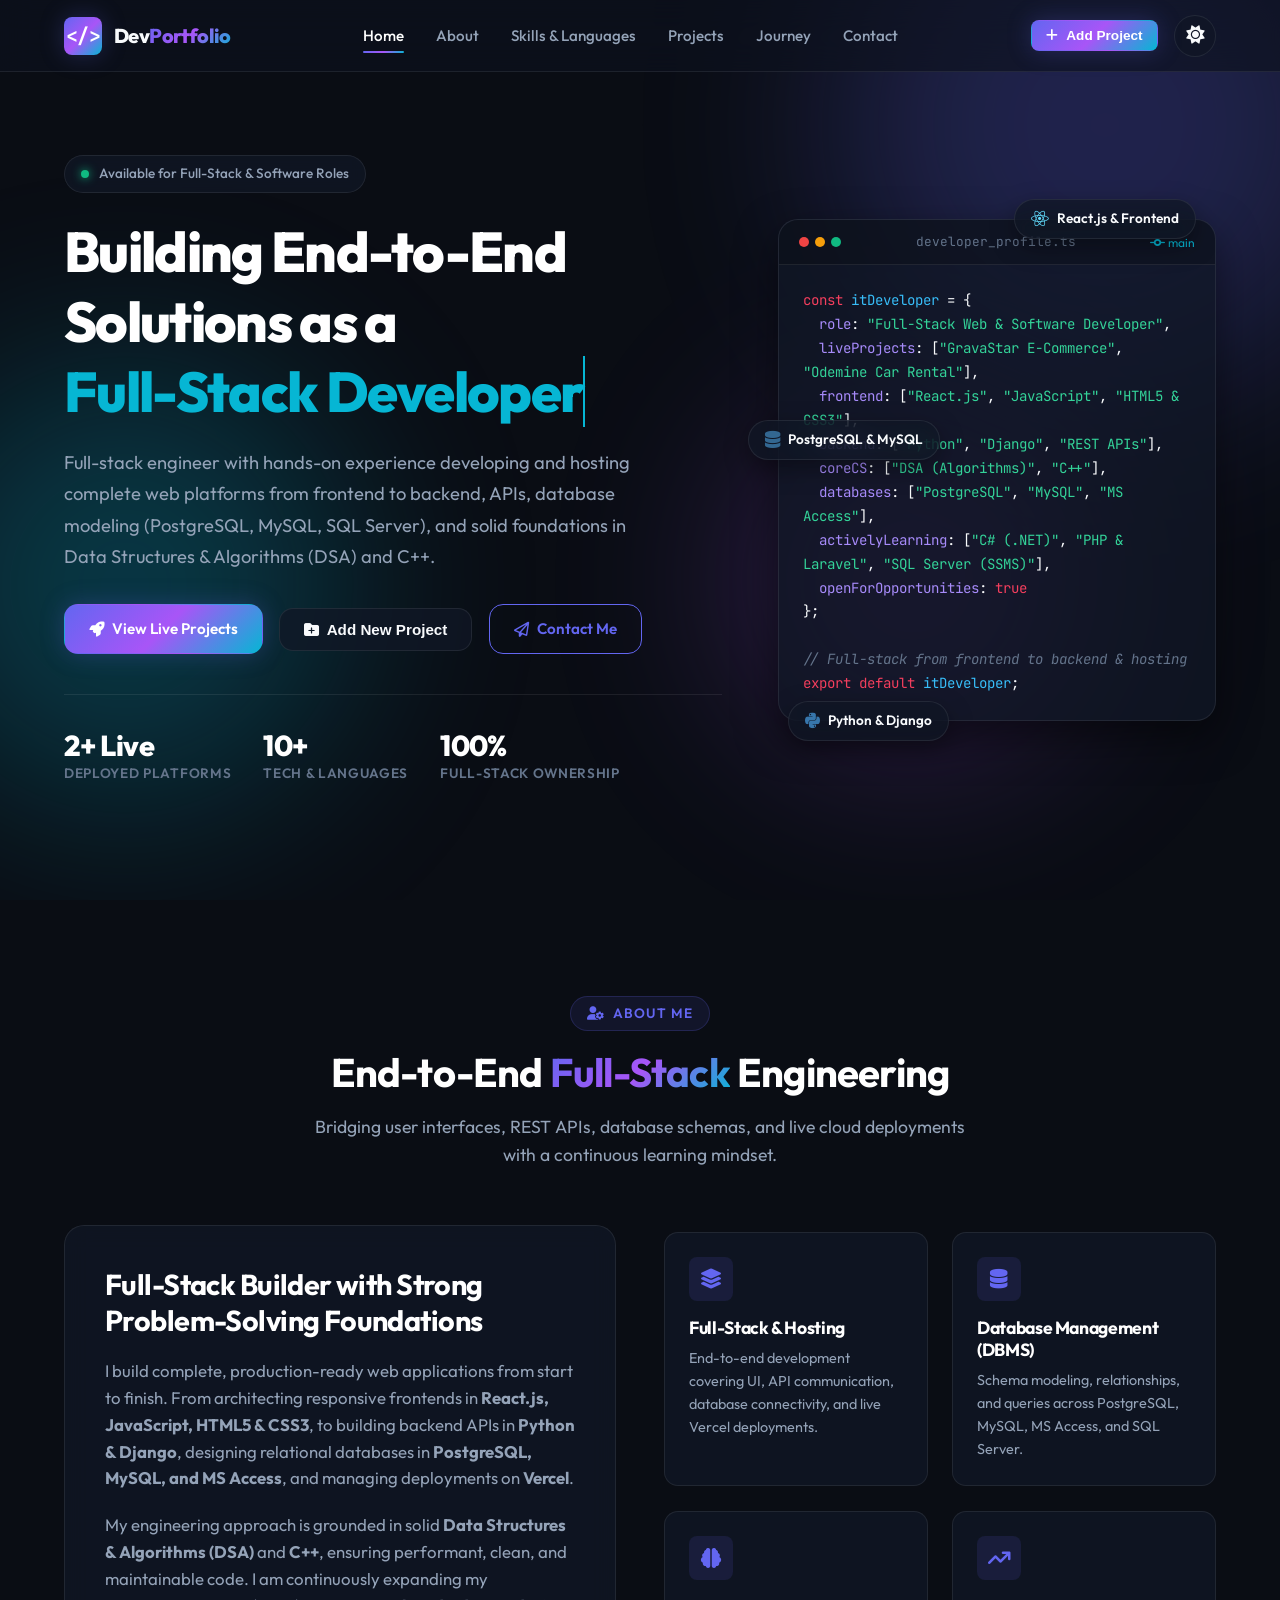
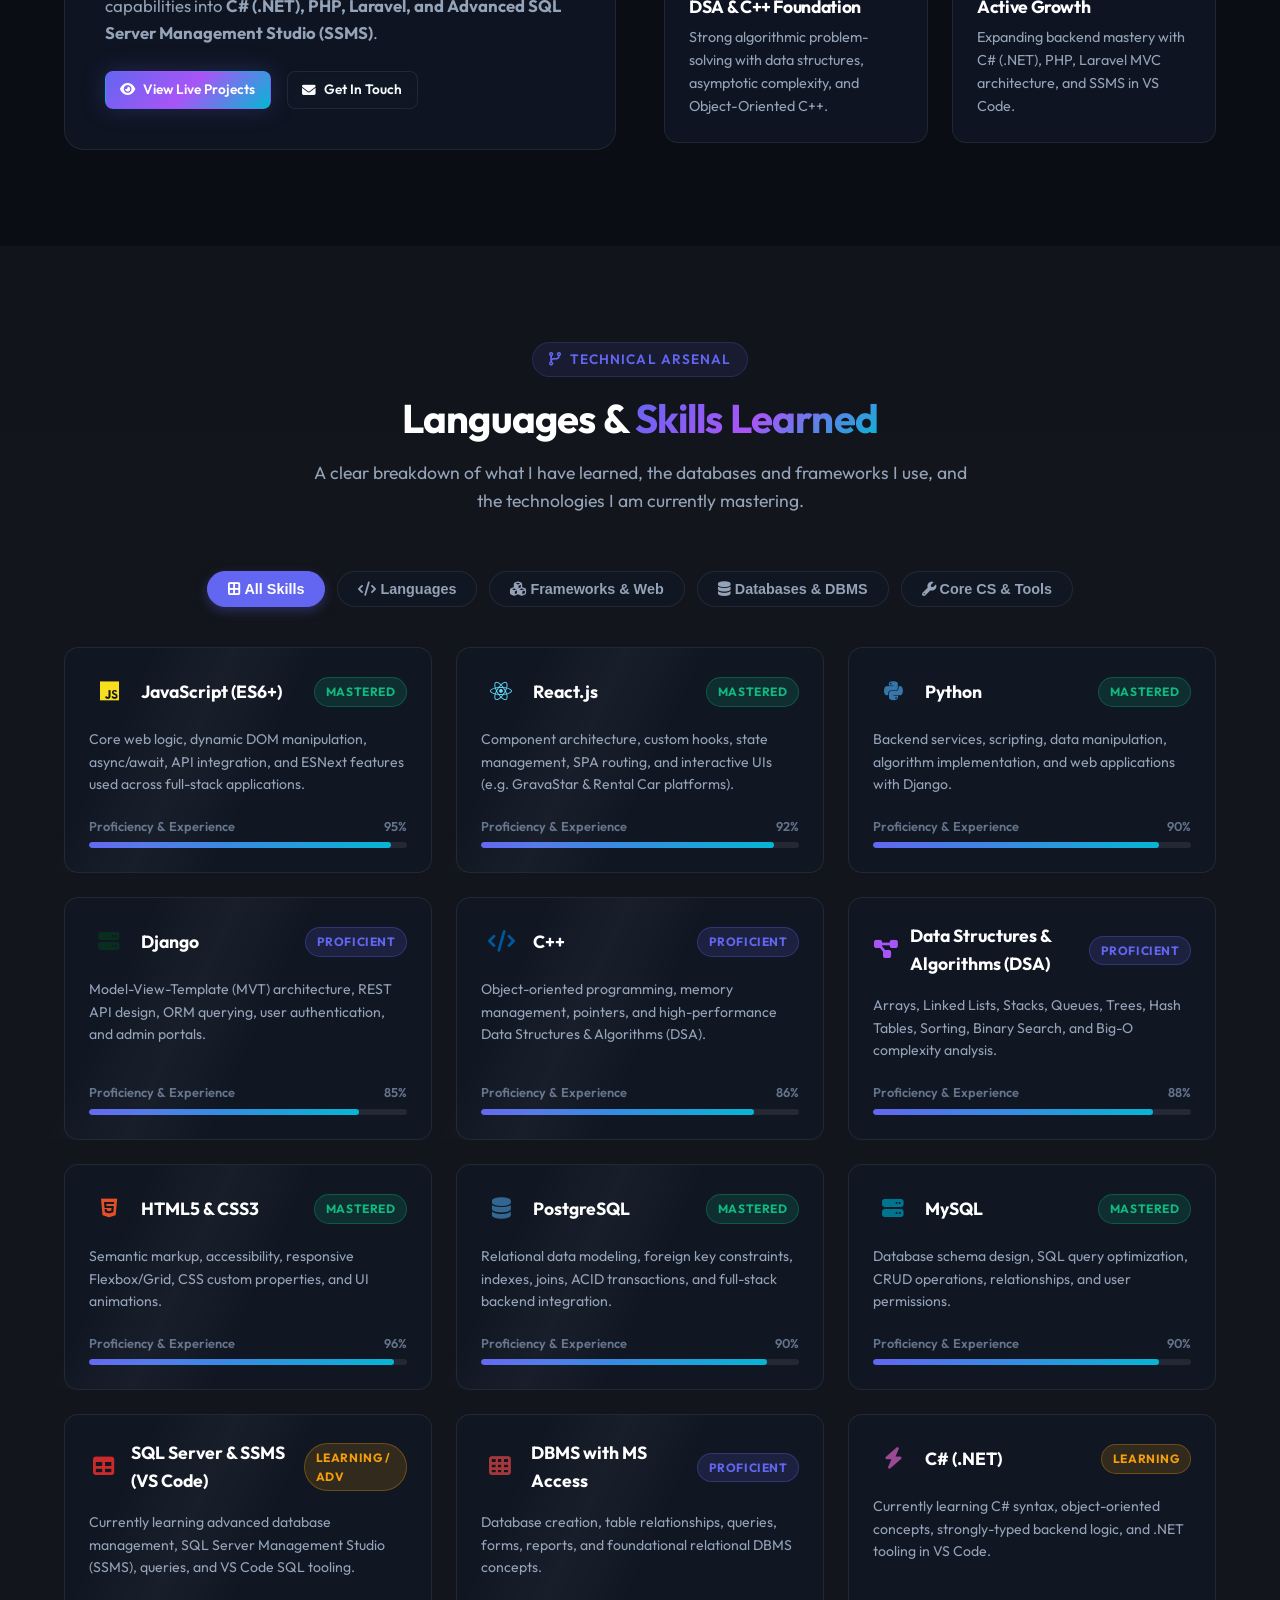
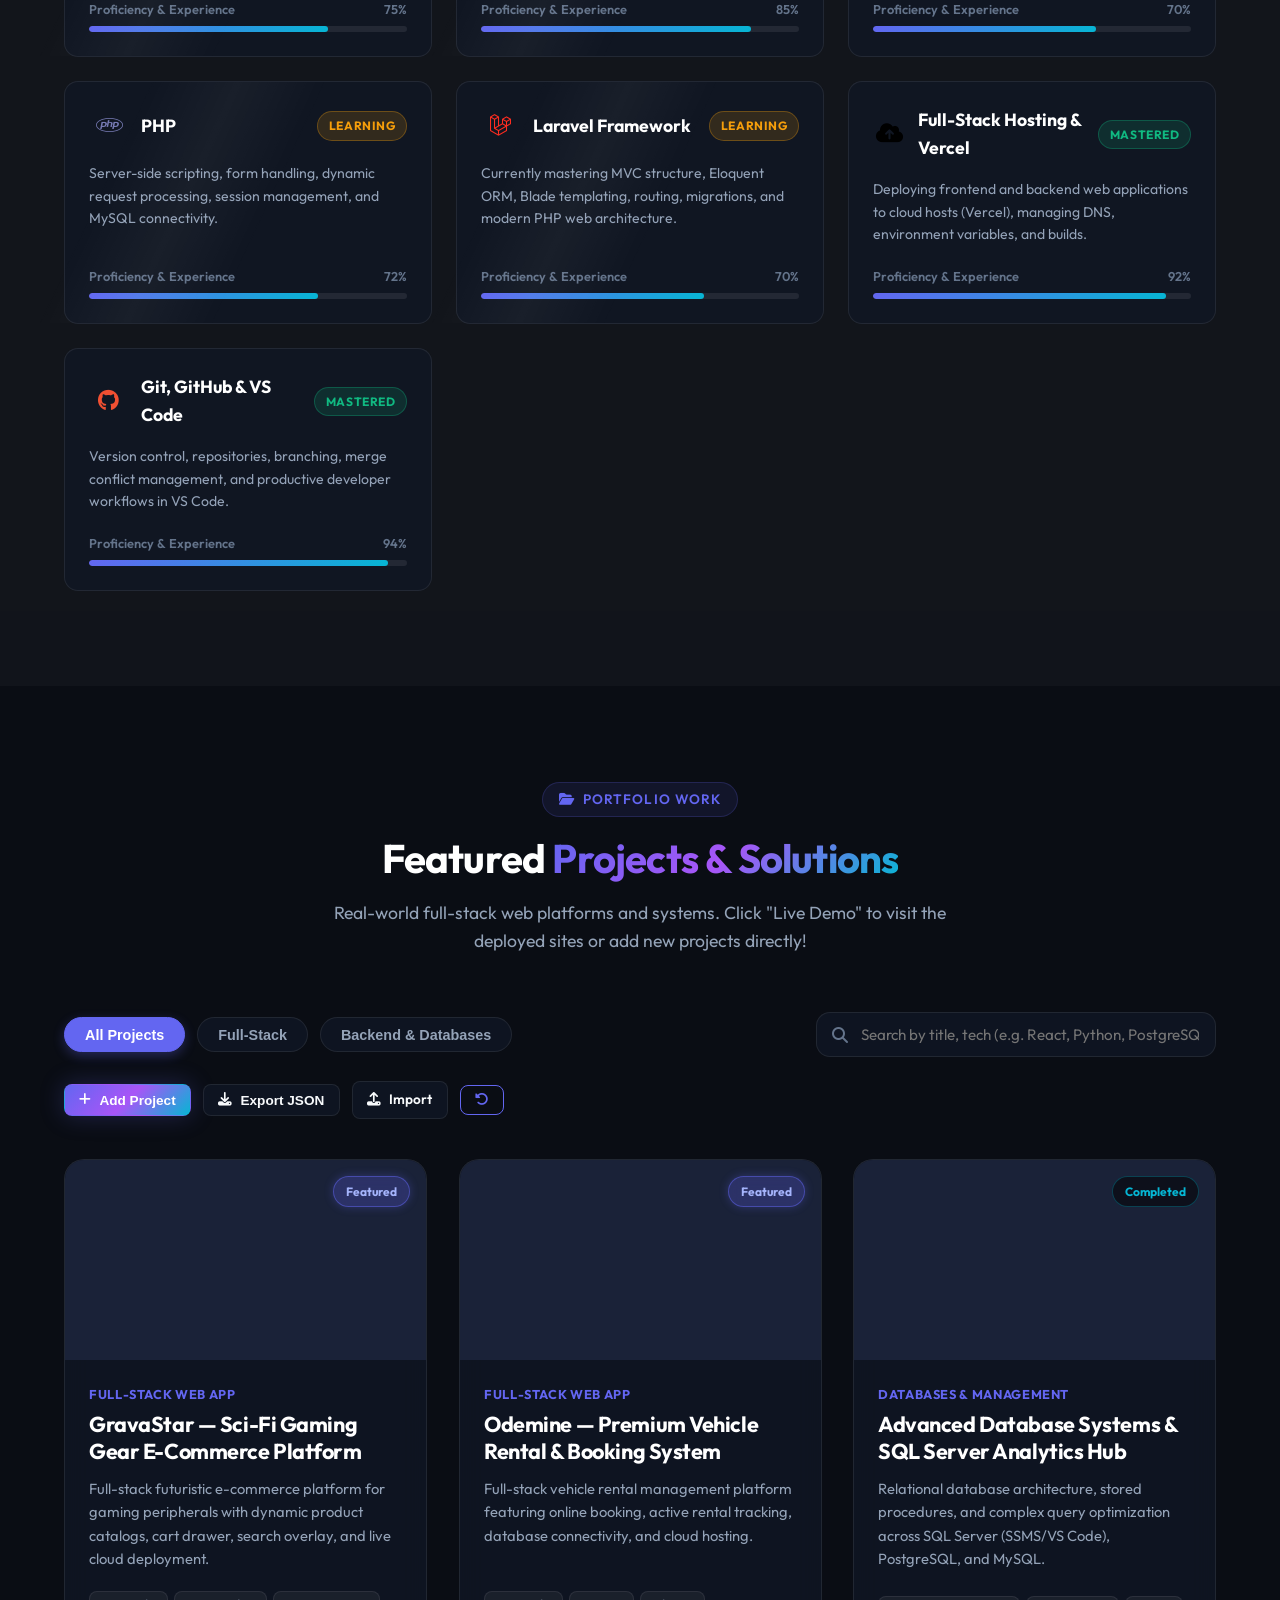
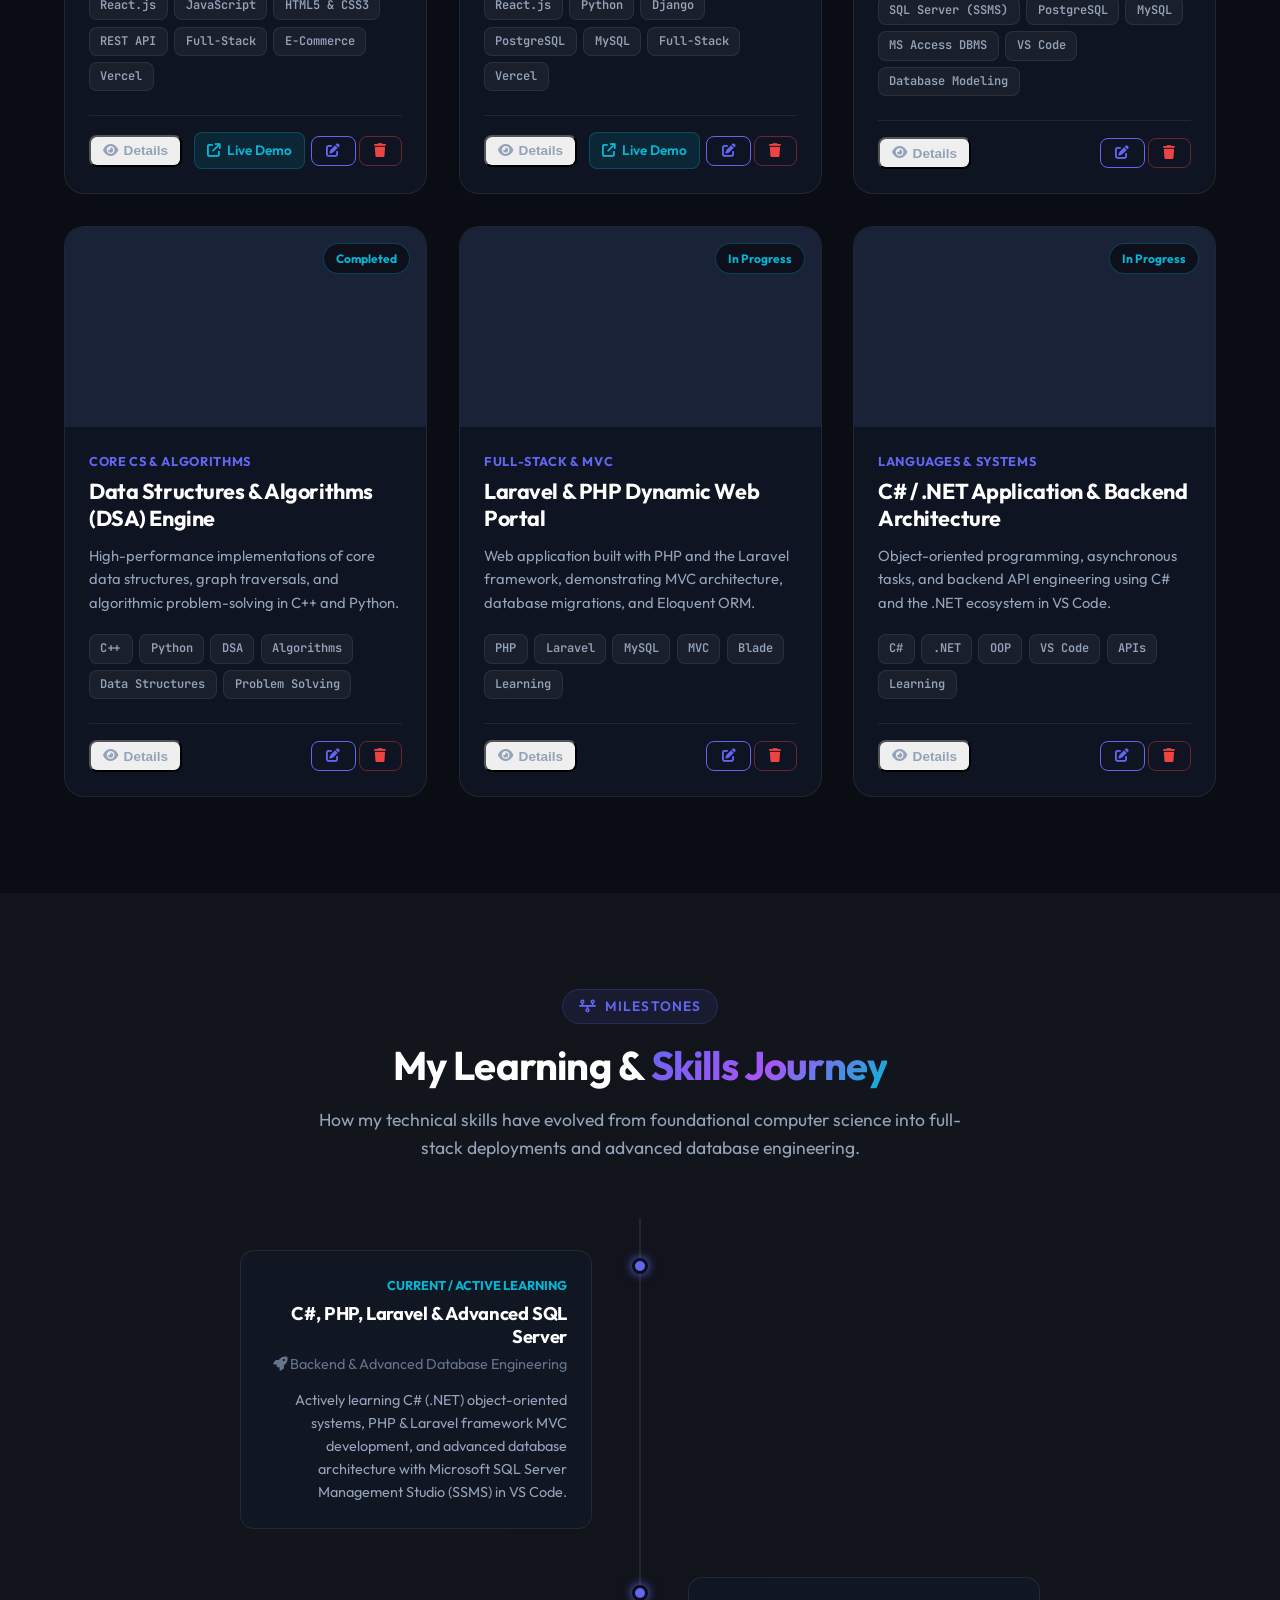
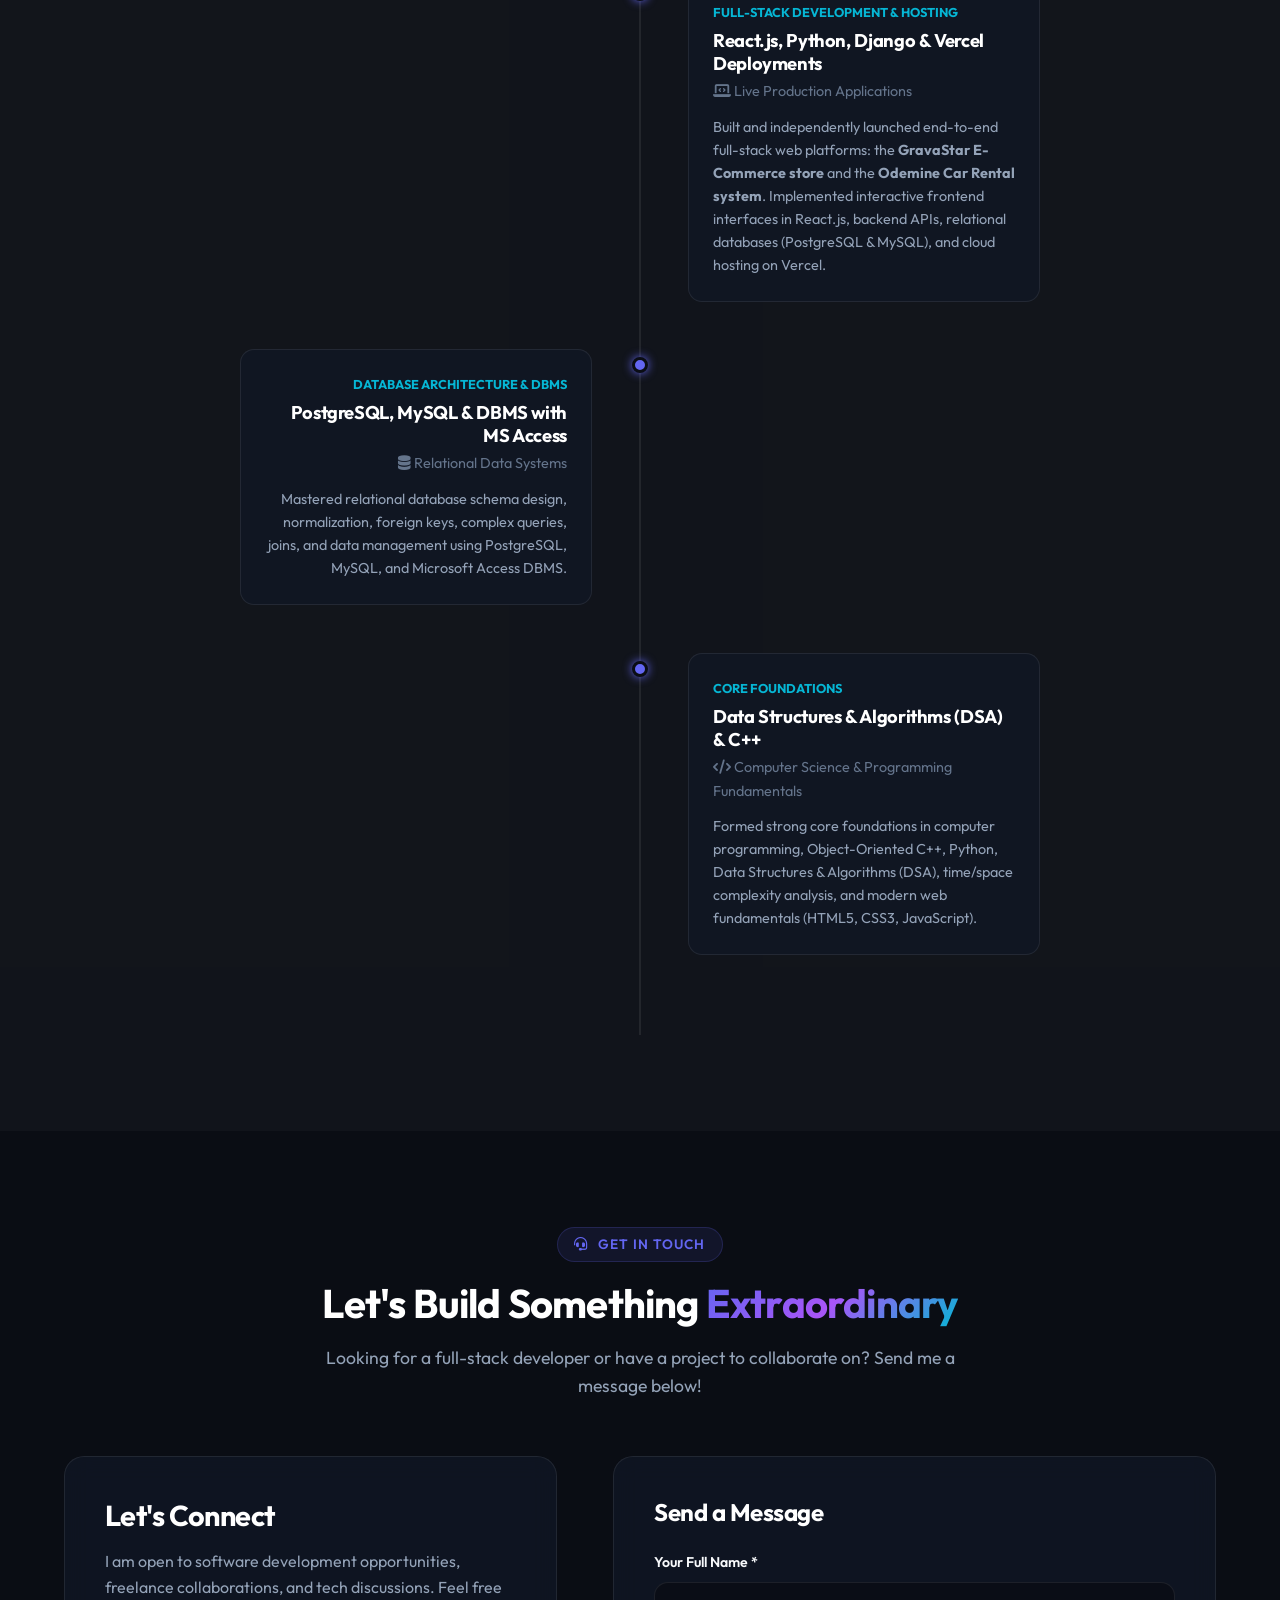
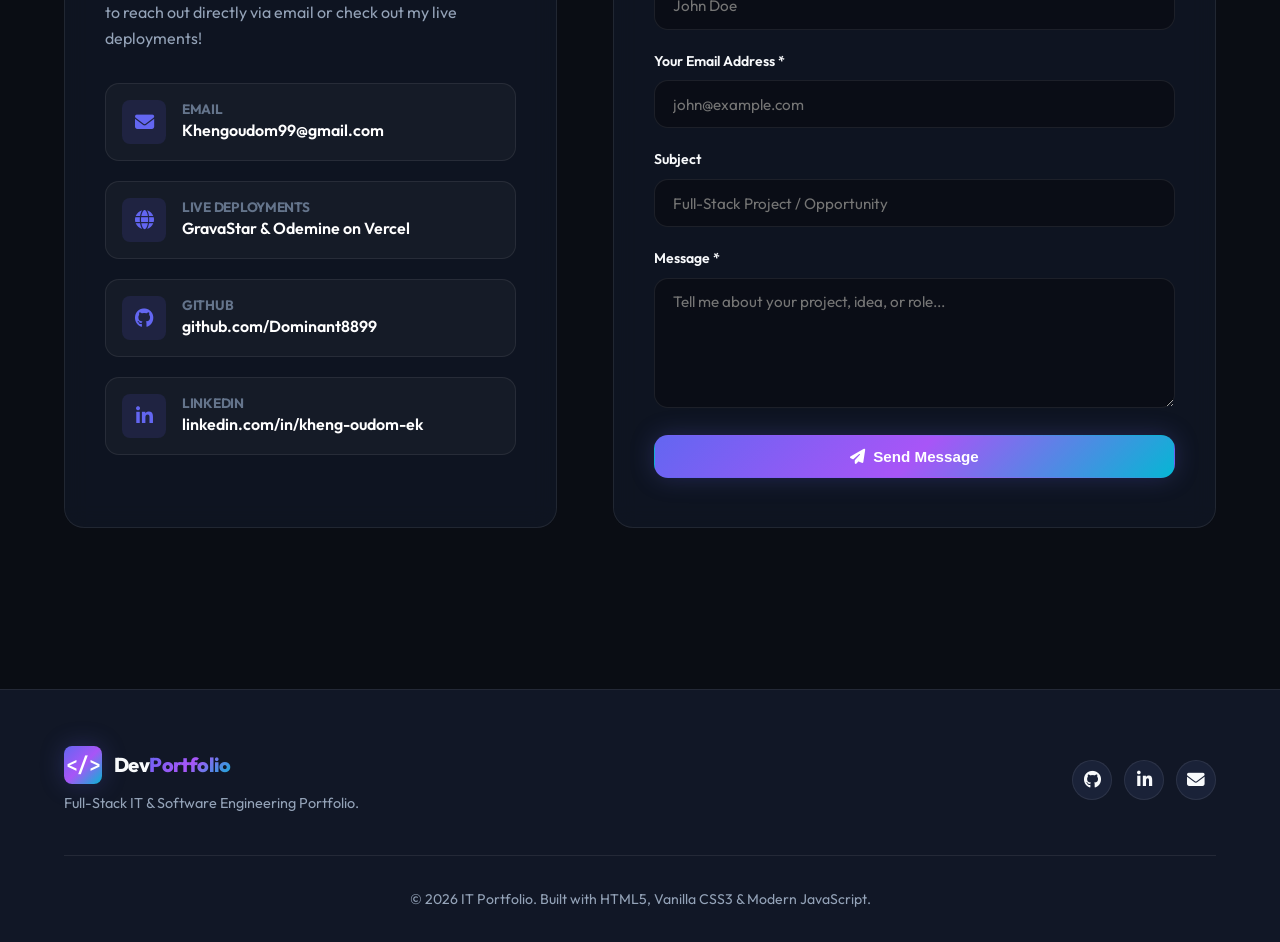
==== commit f948944c: "Update contact details with personal email, GitHub, and LinkedIn profiles" ====
--- a/index.html
+++ b/index.html
@@ -379,7 +379,7 @@
                 <div class="contact-method-icon"><i class="fa-solid fa-envelope"></i></div>
                 <div class="contact-method-details">
                   <h4>Email</h4>
-                  <a href="mailto:contact@itportfolio.dev">contact@itportfolio.dev</a>
+                  <a href="mailto:Khengoudom99@gmail.com">Khengoudom99@gmail.com</a>
                 </div>
               </div>
 
@@ -395,7 +395,7 @@
                 <div class="contact-method-icon"><i class="fa-brands fa-github"></i></div>
                 <div class="contact-method-details">
                   <h4>GitHub</h4>
-                  <a href="https://github.com" target="_blank" rel="noopener noreferrer">github.com/developer</a>
+                  <a href="https://github.com/Dominant8899" target="_blank" rel="noopener noreferrer">github.com/Dominant8899</a>
                 </div>
               </div>
 
@@ -403,7 +403,7 @@
                 <div class="contact-method-icon"><i class="fa-brands fa-linkedin-in"></i></div>
                 <div class="contact-method-details">
                   <h4>LinkedIn</h4>
-                  <a href="https://linkedin.com" target="_blank" rel="noopener noreferrer">linkedin.com/in/developer</a>
+                  <a href="https://www.linkedin.com/in/kheng-oudom-ek-6b63ba433/" target="_blank" rel="noopener noreferrer">linkedin.com/in/kheng-oudom-ek</a>
                 </div>
               </div>
             </div>
@@ -456,9 +456,9 @@
         </div>
 
         <div class="footer-socials">
-          <a href="https://github.com" target="_blank" rel="noopener noreferrer" class="social-btn" title="GitHub"><i class="fa-brands fa-github"></i></a>
-          <a href="https://linkedin.com" target="_blank" rel="noopener noreferrer" class="social-btn" title="LinkedIn"><i class="fa-brands fa-linkedin-in"></i></a>
-          <a href="mailto:contact@itportfolio.dev" class="social-btn" title="Email"><i class="fa-solid fa-envelope"></i></a>
+          <a href="https://github.com/Dominant8899" target="_blank" rel="noopener noreferrer" class="social-btn" title="GitHub"><i class="fa-brands fa-github"></i></a>
+          <a href="https://www.linkedin.com/in/kheng-oudom-ek-6b63ba433/" target="_blank" rel="noopener noreferrer" class="social-btn" title="LinkedIn"><i class="fa-brands fa-linkedin-in"></i></a>
+          <a href="mailto:Khengoudom99@gmail.com" class="social-btn" title="Email"><i class="fa-solid fa-envelope"></i></a>
         </div>
       </div>
 
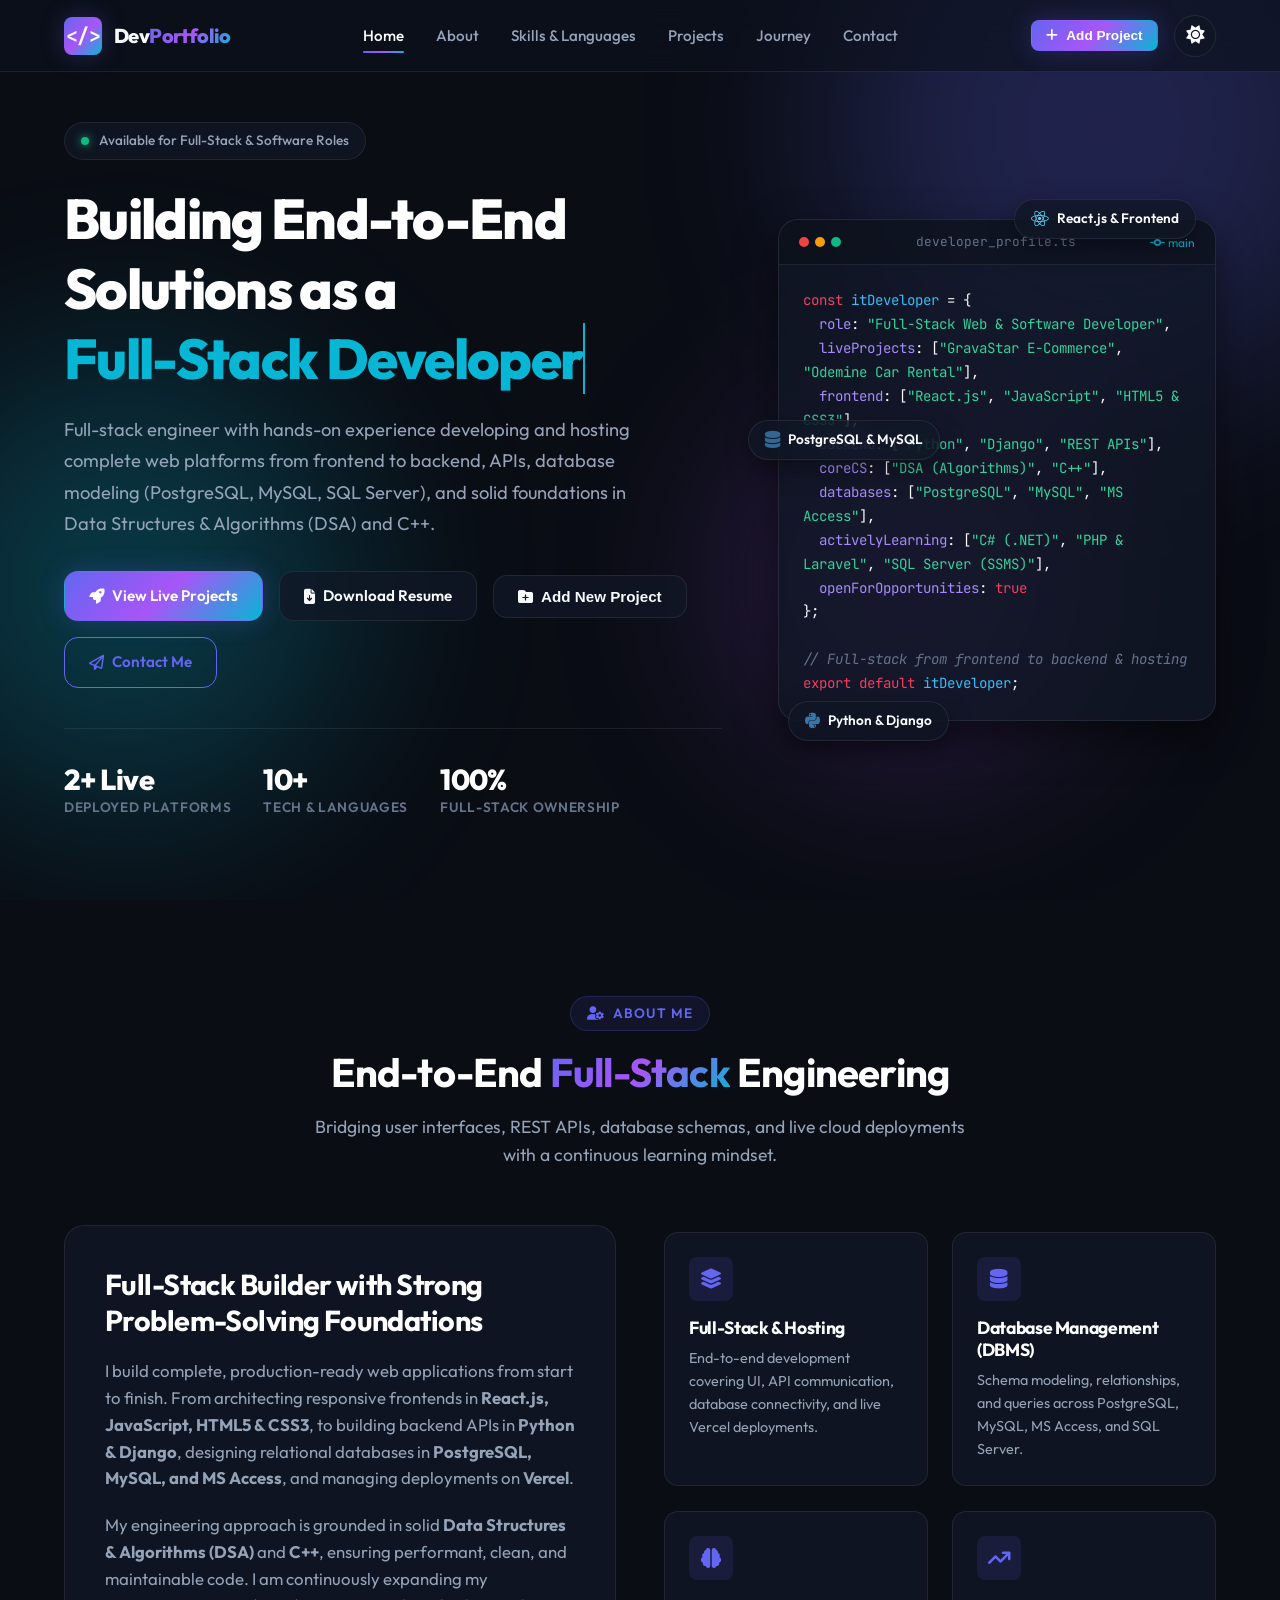
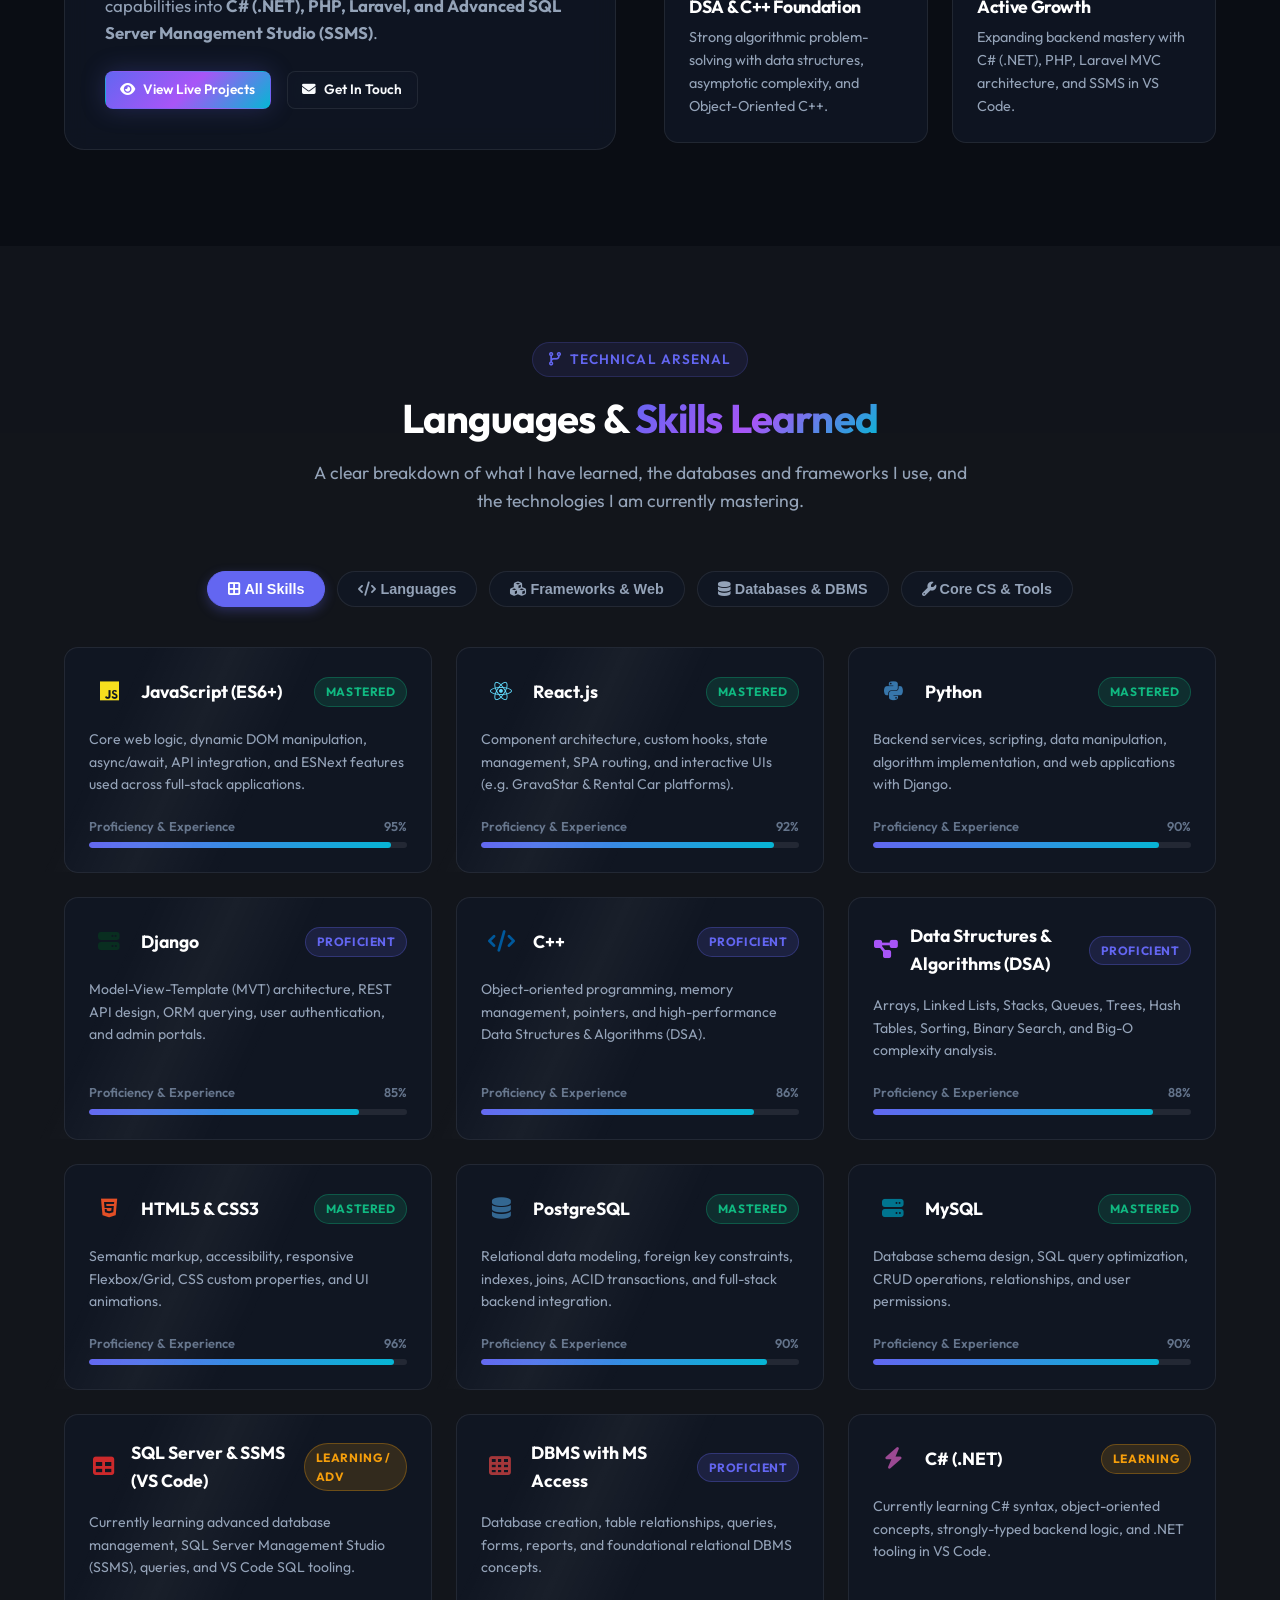
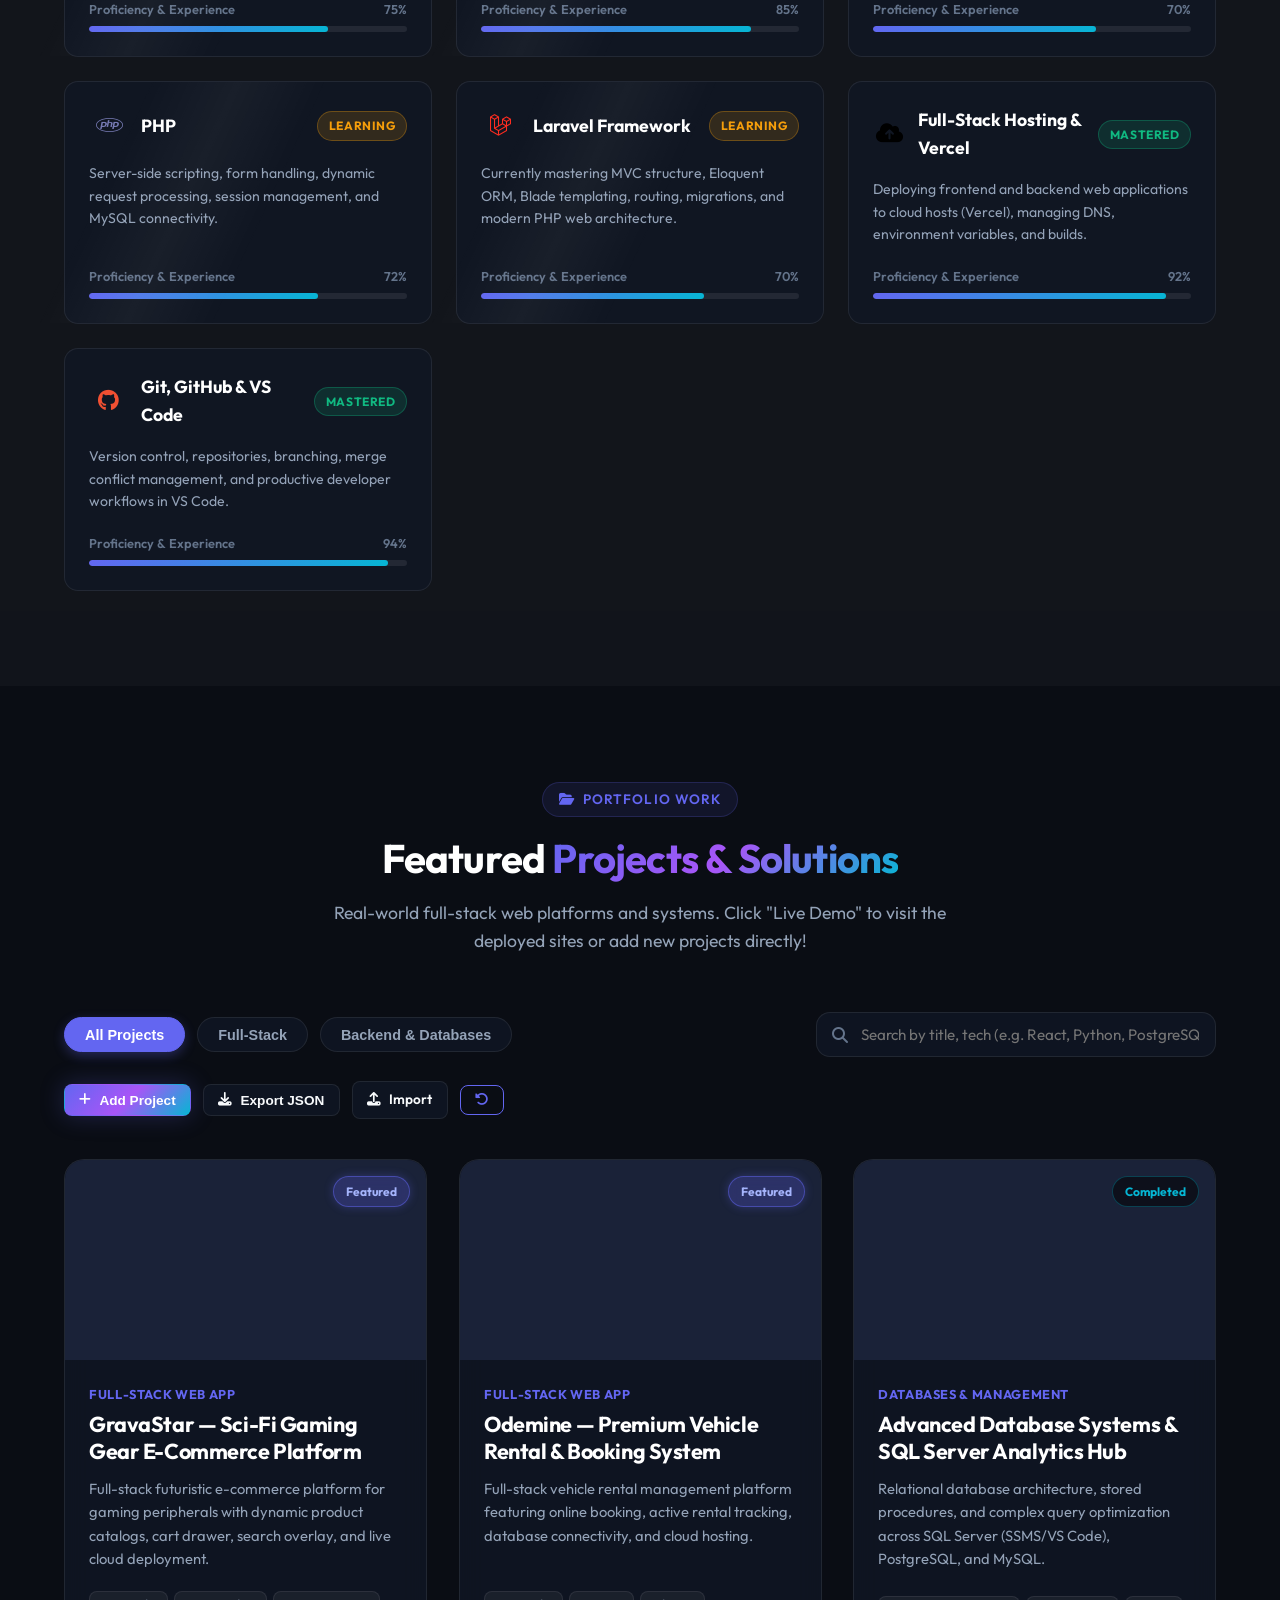
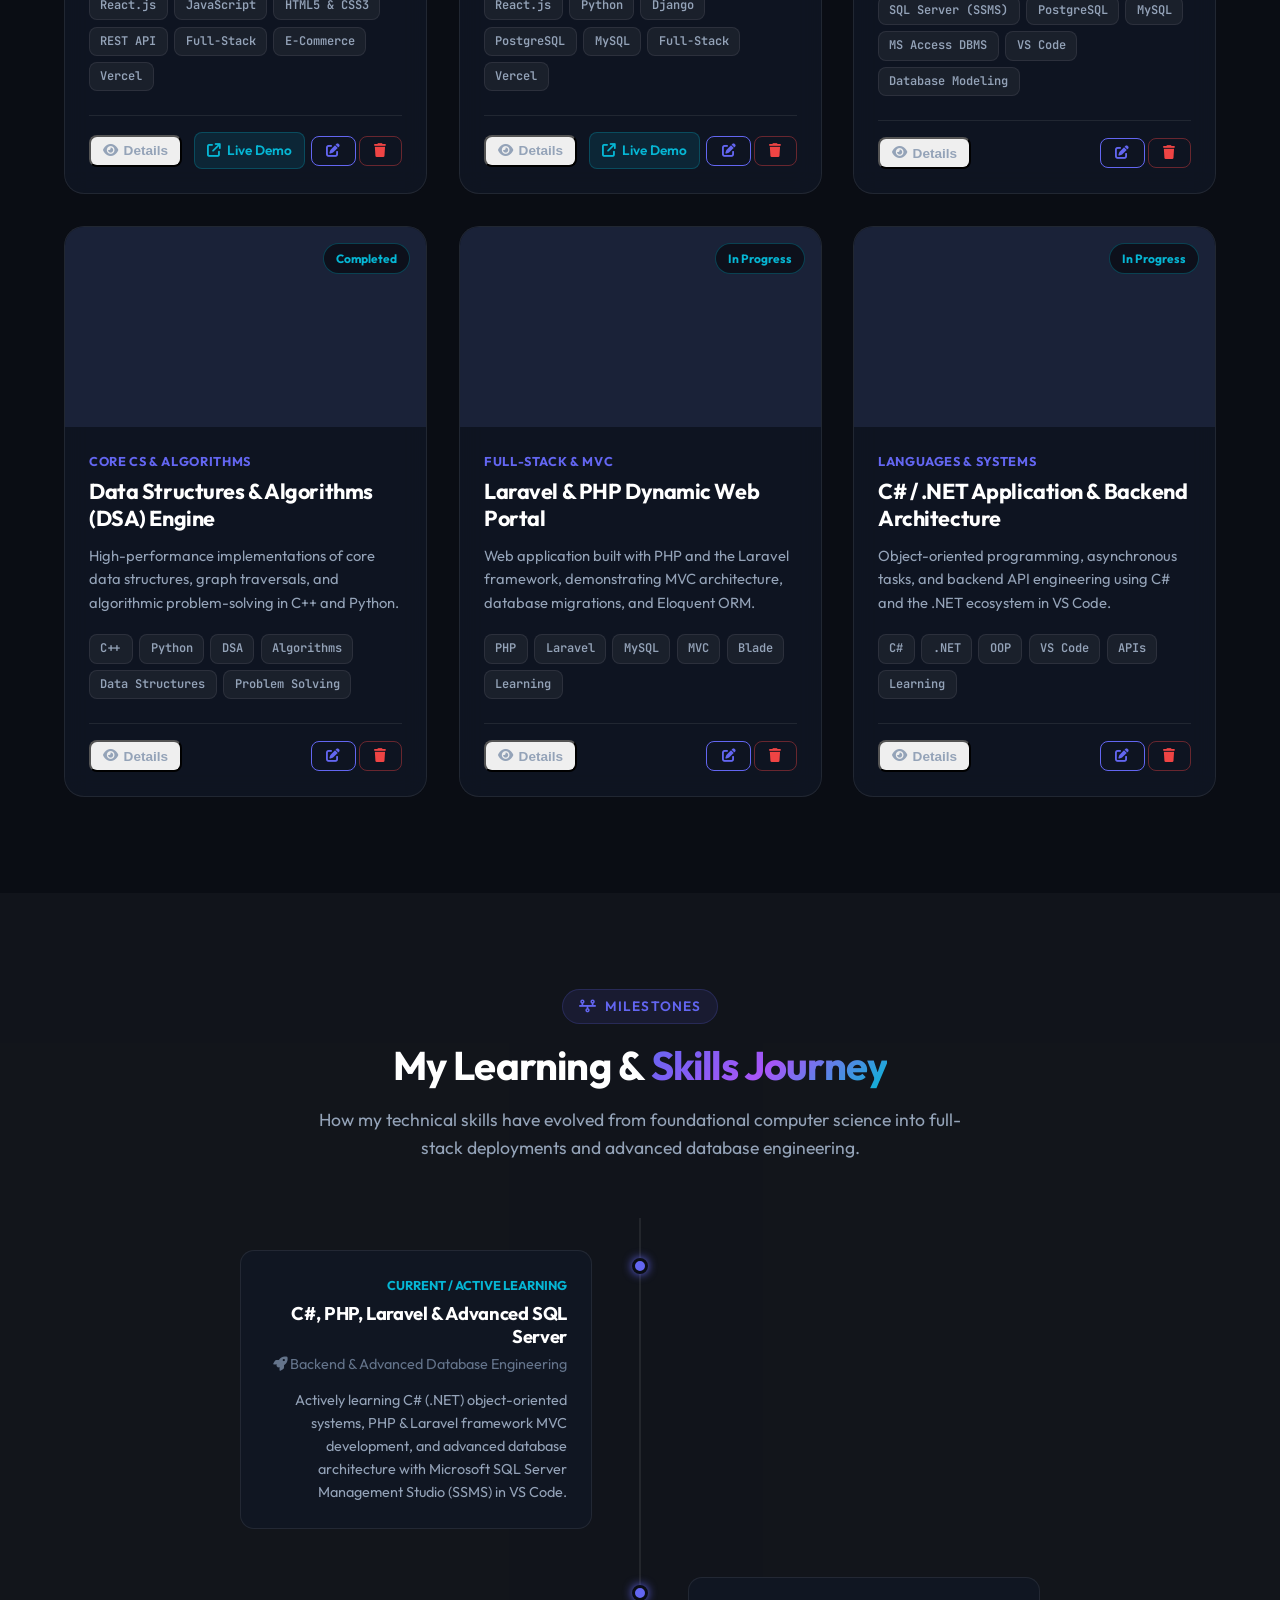
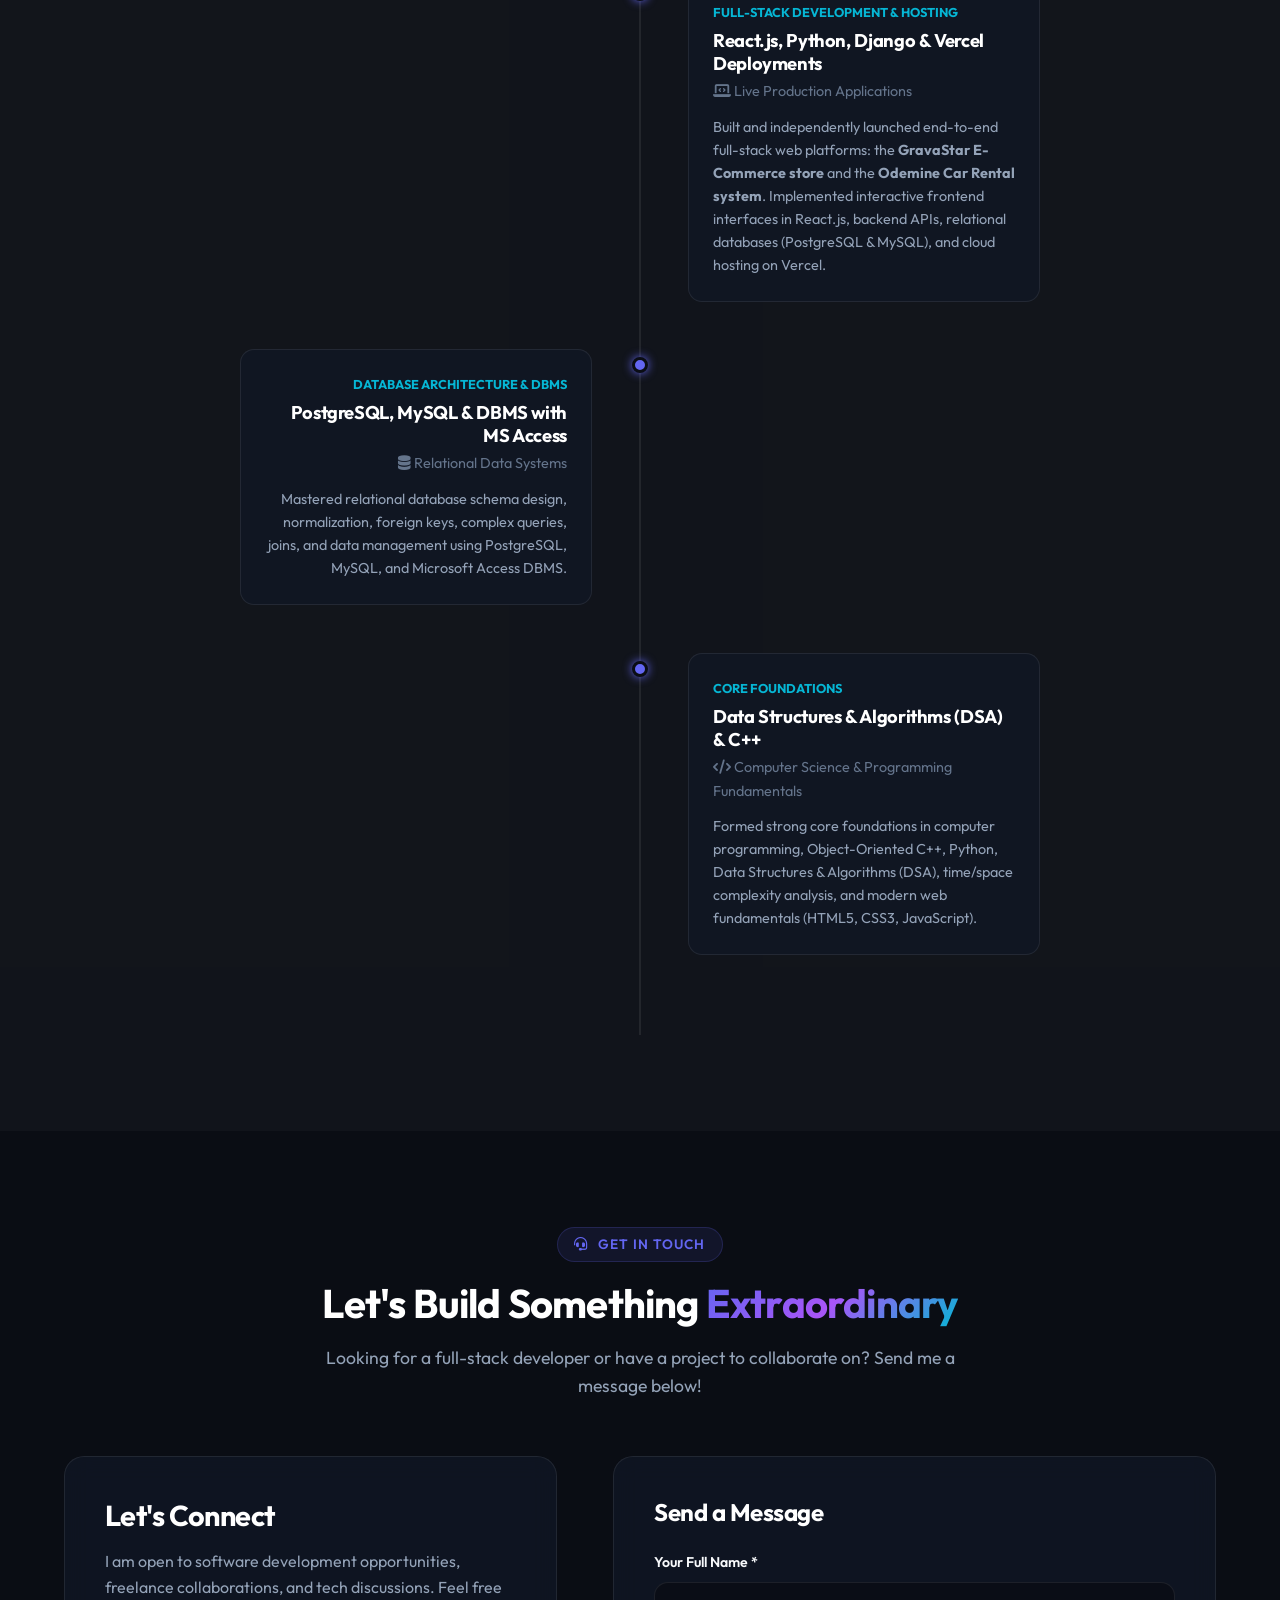
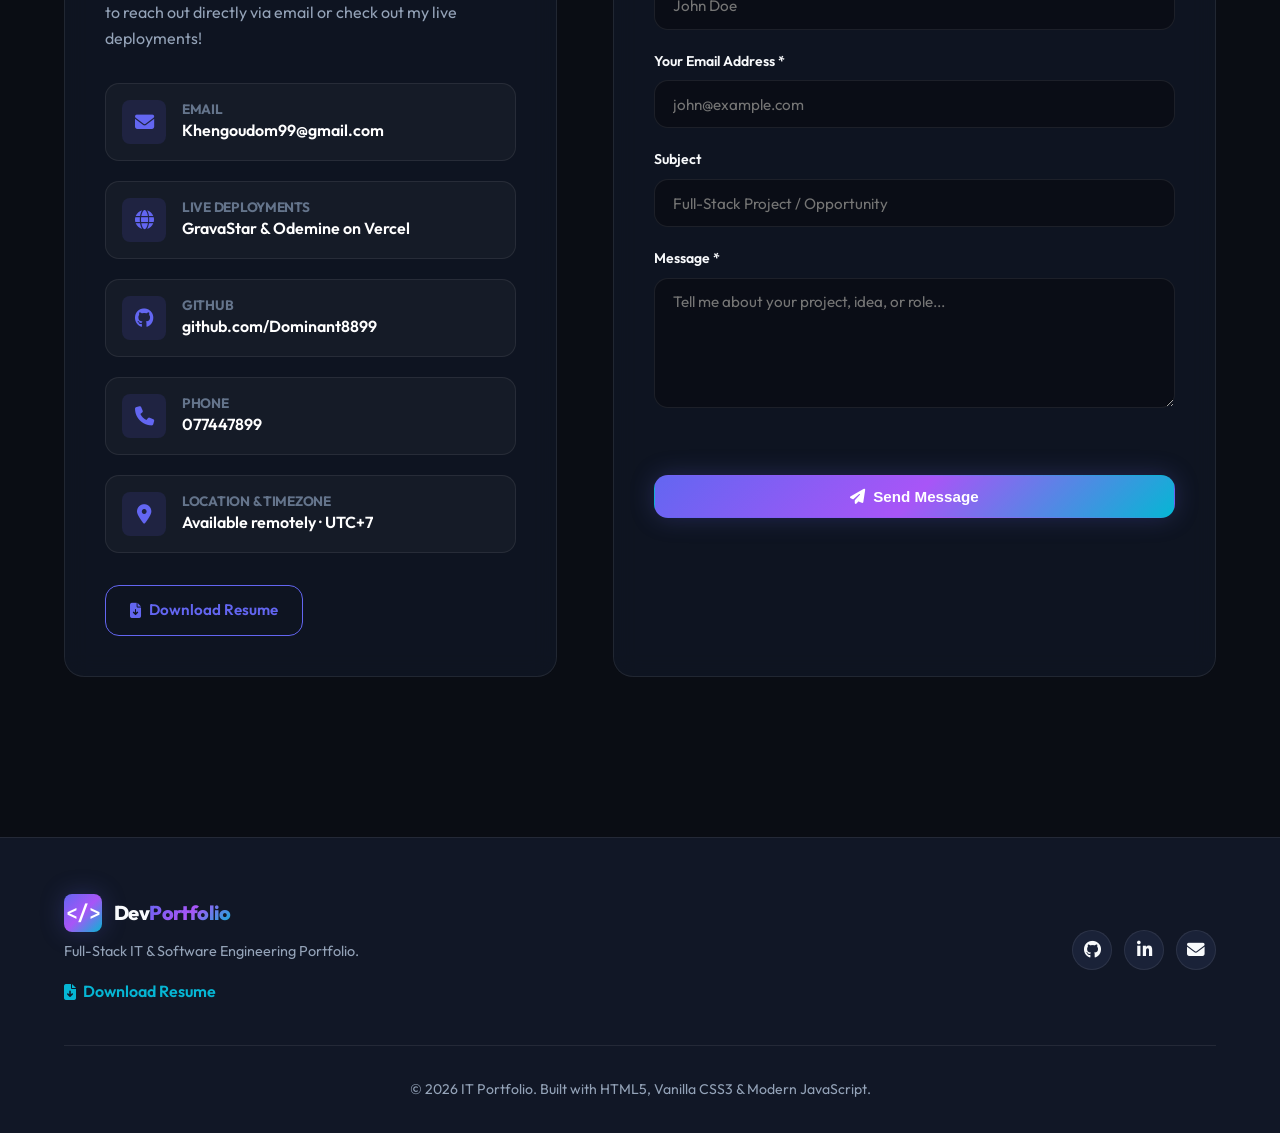
==== commit 8841dbe8: "Improve portfolio contact and case studies" ====
--- a/index.html
+++ b/index.html
@@ -1,591 +1,1146 @@
-<!DOCTYPE html>
+<!doctype html>
 <html lang="en" data-theme="dark">
-<head>
-  <meta charset="UTF-8">
-  <meta name="viewport" content="width=device-width, initial-scale=1.0">
-  <title>IT Portfolio &amp; Full-Stack Showcase | Projects, Skills &amp; Languages</title>
-  <meta name="description" content="Full-Stack Developer & IT Portfolio showcasing live web applications (GravaStar, Odemine Rental Car), Data Structures & Algorithms, React, Python, Django, PostgreSQL, MySQL, C++, and active learning in C#, PHP/Laravel, and SQL Server.">
-  <meta name="keywords" content="IT Portfolio, Full Stack Developer, React.js, Python, Django, PostgreSQL, MySQL, C++, DSA, C#, PHP, Laravel, SQL Server, Vercel Projects">
-  <meta name="author" content="Full-Stack IT Developer">
-
-  <!-- Google Fonts: Outfit, Inter & JetBrains Mono -->
-  <link rel="preconnect" href="https://fonts.googleapis.com">
-  <link rel="preconnect" href="https://fonts.gstatic.com" crossorigin>
-  <link href="https://fonts.googleapis.com/css2?family=Inter:wght@300;400;500;600;700&family=JetBrains+Mono:wght@400;500;700&family=Outfit:wght@400;500;600;700;800;900&display=swap" rel="stylesheet">
-
-  <!-- Font Awesome 6.5 CDN Icons -->
-  <link rel="stylesheet" href="https://cdnjs.cloudflare.com/ajax/libs/font-awesome/6.5.1/css/all.min.css" integrity="sha512-DTOQO9RWCH3ppGqcWaEA1BIZOC6xxalwEsw9c2QQeAIftl+Vegovlnee1c9QX4TctnWMn13TZye+giMm8e2LwA==" crossorigin="anonymous" referrerpolicy="no-referrer" />
-
-  <!-- Stylesheets -->
-  <link rel="stylesheet" href="styles/main.css">
-  <link rel="stylesheet" href="styles/animations.css">
-</head>
-<body>
-
-  <!-- Ambient Glowing Mesh Background -->
-  <div class="bg-mesh" aria-hidden="true">
-    <div class="mesh-orb orb-1"></div>
-    <div class="mesh-orb orb-2"></div>
-    <div class="mesh-orb orb-3"></div>
-  </div>
-
-  <!-- Navigation Bar -->
-  <header class="navbar" id="navbar">
-    <div class="container">
-      <a href="#home" class="nav-brand">
-        <span class="brand-logo-icon">&lt;/&gt;</span>
-        <span>Dev<span class="gradient-text">Portfolio</span></span>
-      </a>
-
-      <nav>
-        <ul class="nav-links" id="nav-links">
-          <li><a href="#home" class="nav-link active">Home</a></li>
-          <li><a href="#about" class="nav-link">About</a></li>
-          <li><a href="#skills" class="nav-link">Skills &amp; Languages</a></li>
-          <li><a href="#projects" class="nav-link">Projects</a></li>
-          <li><a href="#timeline" class="nav-link">Journey</a></li>
-          <li><a href="#contact" class="nav-link">Contact</a></li>
-        </ul>
-      </nav>
-
-      <div class="nav-actions">
-        <button class="btn btn-sm btn-primary" onclick="openAddProjectModal()" title="Add your project to portfolio">
-          <i class="fa-solid fa-plus"></i> <span class="hide-mobile">Add Project</span>
-        </button>
-
-        <!-- Light/Dark Mode Switcher -->
-        <button id="theme-toggle-btn" class="theme-toggle-btn" aria-label="Toggle Theme" title="Switch Theme">
-          <i id="theme-icon" class="fa-solid fa-sun"></i>
-        </button>
-
-        <button class="mobile-menu-toggle" id="mobile-menu-toggle" aria-label="Open Navigation Menu">
-          <i class="fa-solid fa-bars"></i>
-        </button>
+  <head>
+    <meta charset="UTF-8" />
+    <meta name="viewport" content="width=device-width, initial-scale=1.0" />
+    <title>
+      IT Portfolio &amp; Full-Stack Showcase | Projects, Skills &amp; Languages
+    </title>
+    <meta
+      name="description"
+      content="Full-Stack Developer & IT Portfolio showcasing live web applications (GravaStar, Odemine Rental Car), Data Structures & Algorithms, React, Python, Django, PostgreSQL, MySQL, C++, and active learning in C#, PHP/Laravel, and SQL Server."
+    />
+    <meta
+      name="keywords"
+      content="IT Portfolio, Full Stack Developer, React.js, Python, Django, PostgreSQL, MySQL, C++, DSA, C#, PHP, Laravel, SQL Server, Vercel Projects"
+    />
+    <meta name="author" content="Full-Stack IT Developer" />
+    <link rel="icon" type="image/svg+xml" href="assets/favicon.svg" />
+
+    <!-- Google Fonts: Outfit, Inter & JetBrains Mono -->
+    <link rel="preconnect" href="https://fonts.googleapis.com" />
+    <link rel="preconnect" href="https://fonts.gstatic.com" crossorigin />
+    <link
+      href="https://fonts.googleapis.com/css2?family=Inter:wght@300;400;500;600;700&family=JetBrains+Mono:wght@400;500;700&family=Outfit:wght@400;500;600;700;800;900&display=swap"
+      rel="stylesheet"
+    />
+
+    <!-- Font Awesome 6.5 CDN Icons -->
+    <link
+      rel="stylesheet"
+      href="https://cdnjs.cloudflare.com/ajax/libs/font-awesome/6.5.1/css/all.min.css"
+      integrity="sha512-DTOQO9RWCH3ppGqcWaEA1BIZOC6xxalwEsw9c2QQeAIftl+Vegovlnee1c9QX4TctnWMn13TZye+giMm8e2LwA=="
+      crossorigin="anonymous"
+      referrerpolicy="no-referrer"
+    />
+
+    <!-- Stylesheets -->
+    <link rel="stylesheet" href="styles/main.css" />
+    <link rel="stylesheet" href="styles/animations.css" />
+  </head>
+  <body>
+    <!-- Ambient Glowing Mesh Background -->
+    <div class="bg-mesh" aria-hidden="true">
+      <div class="mesh-orb orb-1"></div>
+      <div class="mesh-orb orb-2"></div>
+      <div class="mesh-orb orb-3"></div>
+    </div>
+
+    <!-- Navigation Bar -->
+    <header class="navbar" id="navbar">
+      <div class="container">
+        <a href="#home" class="nav-brand">
+          <span class="brand-logo-icon">&lt;/&gt;</span>
+          <span>Dev<span class="gradient-text">Portfolio</span></span>
+        </a>
+
+        <nav>
+          <ul class="nav-links" id="nav-links">
+            <li><a href="#home" class="nav-link active">Home</a></li>
+            <li><a href="#about" class="nav-link">About</a></li>
+            <li>
+              <a href="#skills" class="nav-link">Skills &amp; Languages</a>
+            </li>
+            <li><a href="#projects" class="nav-link">Projects</a></li>
+            <li><a href="#timeline" class="nav-link">Journey</a></li>
+            <li><a href="#contact" class="nav-link">Contact</a></li>
+          </ul>
+        </nav>
+
+        <div class="nav-actions">
+          <button
+            class="btn btn-sm btn-primary"
+            onclick="openAddProjectModal()"
+            title="Add your project to portfolio"
+          >
+            <i class="fa-solid fa-plus"></i>
+            <span class="hide-mobile">Add Project</span>
+          </button>
+
+          <!-- Light/Dark Mode Switcher -->
+          <button
+            id="theme-toggle-btn"
+            class="theme-toggle-btn"
+            aria-label="Toggle Theme"
+            title="Switch Theme"
+          >
+            <i id="theme-icon" class="fa-solid fa-sun"></i>
+          </button>
+
+          <button
+            class="mobile-menu-toggle"
+            id="mobile-menu-toggle"
+            aria-label="Open Navigation Menu"
+          >
+            <i class="fa-solid fa-bars"></i>
+          </button>
+        </div>
+      </div>
+    </header>
+
+    <!-- Main Content -->
+    <main>
+      <!-- Hero Section -->
+      <section class="hero-section section" id="home">
+        <div class="container hero-grid">
+          <div class="hero-content">
+            <div class="hero-badge reveal">
+              <span class="pulse-dot"></span>
+              <span>Available for Full-Stack &amp; Software Roles</span>
+            </div>
+
+            <h1 class="hero-title reveal reveal-delay-1">
+              Building End-to-End Solutions as a <br />
+              <span class="typewriter-text" id="typewriter"
+                >Full-Stack Developer</span
+              >
+            </h1>
+
+            <p class="hero-description reveal reveal-delay-2">
+              Full-stack engineer with hands-on experience developing and
+              hosting complete web platforms from frontend to backend, APIs,
+              database modeling (PostgreSQL, MySQL, SQL Server), and solid
+              foundations in Data Structures &amp; Algorithms (DSA) and C++.
+            </p>
+
+            <div class="hero-cta reveal reveal-delay-3">
+              <a href="#projects" class="btn btn-primary">
+                <i class="fa-solid fa-rocket"></i> View Live Projects
+              </a>
+              <a
+                href="assets/Kheng-Oudom-Resume.pdf"
+                class="btn btn-secondary"
+                download
+              >
+                <i class="fa-solid fa-file-arrow-down"></i> Download Resume
+              </a>
+              <button class="btn btn-secondary" onclick="openAddProjectModal()">
+                <i class="fa-solid fa-folder-plus"></i> Add New Project
+              </button>
+              <a href="#contact" class="btn btn-outline">
+                <i class="fa-regular fa-paper-plane"></i> Contact Me
+              </a>
+            </div>
+
+            <div class="hero-stats-row reveal reveal-delay-3">
+              <div class="stat-item">
+                <h4 class="counter-val" data-target="2" data-suffix="+ Live">
+                  0
+                </h4>
+                <p>Deployed Platforms</p>
+              </div>
+              <div class="stat-item">
+                <h4 class="counter-val" data-target="10" data-suffix="+">0</h4>
+                <p>Tech &amp; Languages</p>
+              </div>
+              <div class="stat-item">
+                <h4 class="counter-val" data-target="100" data-suffix="%">0</h4>
+                <p>Full-Stack Ownership</p>
+              </div>
+            </div>
+          </div>
+
+          <!-- Hero Interactive Code Window & Floating Tech Badges -->
+          <div class="hero-visual reveal reveal-delay-2">
+            <div class="code-card-window">
+              <div class="window-header">
+                <div class="window-dots">
+                  <span class="window-dot dot-red"></span>
+                  <span class="window-dot dot-yellow"></span>
+                  <span class="window-dot dot-green"></span>
+                </div>
+                <span class="window-title">developer_profile.ts</span>
+                <span style="font-size: 0.75rem; color: var(--accent-secondary)"
+                  ><i class="fa-solid fa-code-commit"></i> main</span
+                >
+              </div>
+              <div class="window-body">
+                <span class="code-keyword">const</span>
+                <span class="code-var">itDeveloper</span> = {<br />
+                &nbsp;&nbsp;<span class="code-prop">role</span>:
+                <span class="code-str"
+                  >"Full-Stack Web &amp; Software Developer"</span
+                >,<br />
+                &nbsp;&nbsp;<span class="code-prop">liveProjects</span>: [<span
+                  class="code-str"
+                  >"GravaStar E-Commerce"</span
+                >, <span class="code-str">"Odemine Car Rental"</span>],<br />
+                &nbsp;&nbsp;<span class="code-prop">frontend</span>: [<span
+                  class="code-str"
+                  >"React.js"</span
+                >, <span class="code-str">"JavaScript"</span>,
+                <span class="code-str">"HTML5 &amp; CSS3"</span>],<br />
+                &nbsp;&nbsp;<span class="code-prop">backend</span>: [<span
+                  class="code-str"
+                  >"Python"</span
+                >, <span class="code-str">"Django"</span>,
+                <span class="code-str">"REST APIs"</span>],<br />
+                &nbsp;&nbsp;<span class="code-prop">coreCS</span>: [<span
+                  class="code-str"
+                  >"DSA (Algorithms)"</span
+                >, <span class="code-str">"C++"</span>],<br />
+                &nbsp;&nbsp;<span class="code-prop">databases</span>: [<span
+                  class="code-str"
+                  >"PostgreSQL"</span
+                >, <span class="code-str">"MySQL"</span>,
+                <span class="code-str">"MS Access"</span>],<br />
+                &nbsp;&nbsp;<span class="code-prop">activelyLearning</span>:
+                [<span class="code-str">"C# (.NET)"</span>,
+                <span class="code-str">"PHP &amp; Laravel"</span>,
+                <span class="code-str">"SQL Server (SSMS)"</span>],<br />
+                &nbsp;&nbsp;<span class="code-prop">openForOpportunities</span>:
+                <span class="code-keyword">true</span><br />
+                };<br /><br />
+                <span class="code-comment"
+                  >// Full-stack from frontend to backend &amp; hosting</span
+                ><br />
+                <span class="code-keyword">export default</span>
+                <span class="code-var">itDeveloper</span>;
+              </div>
+            </div>
+
+            <!-- Floating Badges -->
+            <div class="floating-tech-pill pill-1">
+              <i
+                class="fa-brands fa-react"
+                style="color: #61dafb; font-size: 1.1rem"
+              ></i>
+              <span>React.js &amp; Frontend</span>
+            </div>
+            <div class="floating-tech-pill pill-2">
+              <i
+                class="fa-brands fa-python"
+                style="color: #3776ab; font-size: 1.1rem"
+              ></i>
+              <span>Python &amp; Django</span>
+            </div>
+            <div class="floating-tech-pill pill-3">
+              <i
+                class="fa-solid fa-database"
+                style="color: #336791; font-size: 1.1rem"
+              ></i>
+              <span>PostgreSQL &amp; MySQL</span>
+            </div>
+          </div>
+        </div>
+      </section>
+
+      <!-- About Section -->
+      <section class="section" id="about">
+        <div class="container">
+          <div class="section-header reveal">
+            <span class="section-tag"
+              ><i class="fa-solid fa-user-gear"></i> About Me</span
+            >
+            <h2 class="section-title">
+              End-to-End
+              <span class="gradient-text">Full-Stack</span> Engineering
+            </h2>
+            <p class="section-subtitle">
+              Bridging user interfaces, REST APIs, database schemas, and live
+              cloud deployments with a continuous learning mindset.
+            </p>
+          </div>
+
+          <div class="about-grid">
+            <div class="about-card-main reveal">
+              <h3>
+                Full-Stack Builder with Strong Problem-Solving Foundations
+              </h3>
+              <p>
+                I build complete, production-ready web applications from start
+                to finish. From architecting responsive frontends in
+                <strong>React.js, JavaScript, HTML5 &amp; CSS3</strong>, to
+                building backend APIs in <strong>Python &amp; Django</strong>,
+                designing relational databases in
+                <strong>PostgreSQL, MySQL, and MS Access</strong>, and managing
+                deployments on <strong>Vercel</strong>.
+              </p>
+              <p>
+                My engineering approach is grounded in solid
+                <strong>Data Structures &amp; Algorithms (DSA)</strong> and
+                <strong>C++</strong>, ensuring performant, clean, and
+                maintainable code. I am continuously expanding my capabilities
+                into
+                <strong
+                  >C# (.NET), PHP, Laravel, and Advanced SQL Server Management
+                  Studio (SSMS)</strong
+                >.
+              </p>
+              <div
+                style="
+                  margin-top: 1.5rem;
+                  display: flex;
+                  gap: 1rem;
+                  flex-wrap: wrap;
+                "
+              >
+                <a href="#projects" class="btn btn-primary btn-sm"
+                  ><i class="fa-solid fa-eye"></i> View Live Projects</a
+                >
+                <a href="#contact" class="btn btn-secondary btn-sm"
+                  ><i class="fa-solid fa-envelope"></i> Get In Touch</a
+                >
+              </div>
+            </div>
+
+            <div class="highlights-grid">
+              <div class="highlight-card reveal reveal-delay-1">
+                <div class="highlight-icon">
+                  <i class="fa-solid fa-layer-group"></i>
+                </div>
+                <h4>Full-Stack &amp; Hosting</h4>
+                <p>
+                  End-to-end development covering UI, API communication,
+                  database connectivity, and live Vercel deployments.
+                </p>
+              </div>
+              <div class="highlight-card reveal reveal-delay-2">
+                <div class="highlight-icon">
+                  <i class="fa-solid fa-database"></i>
+                </div>
+                <h4>Database Management (DBMS)</h4>
+                <p>
+                  Schema modeling, relationships, and queries across PostgreSQL,
+                  MySQL, MS Access, and SQL Server.
+                </p>
+              </div>
+              <div class="highlight-card reveal reveal-delay-1">
+                <div class="highlight-icon">
+                  <i class="fa-solid fa-brain"></i>
+                </div>
+                <h4>DSA &amp; C++ Foundation</h4>
+                <p>
+                  Strong algorithmic problem-solving with data structures,
+                  asymptotic complexity, and Object-Oriented C++.
+                </p>
+              </div>
+              <div class="highlight-card reveal reveal-delay-2">
+                <div class="highlight-icon">
+                  <i class="fa-solid fa-arrow-trend-up"></i>
+                </div>
+                <h4>Active Growth</h4>
+                <p>
+                  Expanding backend mastery with C# (.NET), PHP, Laravel MVC
+                  architecture, and SSMS in VS Code.
+                </p>
+              </div>
+            </div>
+          </div>
+        </div>
+      </section>
+
+      <!-- Skills & Languages Section -->
+      <section
+        class="section"
+        id="skills"
+        style="background: var(--bg-glass-card)"
+      >
+        <div class="container">
+          <div class="section-header reveal">
+            <span class="section-tag"
+              ><i class="fa-solid fa-code-branch"></i> Technical Arsenal</span
+            >
+            <h2 class="section-title">
+              Languages &amp; <span class="gradient-text">Skills Learned</span>
+            </h2>
+            <p class="section-subtitle">
+              A clear breakdown of what I have learned, the databases and
+              frameworks I use, and the technologies I am currently mastering.
+            </p>
+          </div>
+
+          <!-- Filter Category Tabs -->
+          <div class="skills-filter-nav reveal">
+            <button class="filter-btn active" data-filter="all">
+              <i class="fa-solid fa-border-all"></i> All Skills
+            </button>
+            <button class="filter-btn" data-filter="languages">
+              <i class="fa-solid fa-code"></i> Languages
+            </button>
+            <button class="filter-btn" data-filter="frameworks">
+              <i class="fa-solid fa-cubes"></i> Frameworks &amp; Web
+            </button>
+            <button class="filter-btn" data-filter="databases">
+              <i class="fa-solid fa-database"></i> Databases &amp; DBMS
+            </button>
+            <button class="filter-btn" data-filter="tools">
+              <i class="fa-solid fa-wrench"></i> Core CS &amp; Tools
+            </button>
+          </div>
+
+          <!-- Dynamic Skills Grid -->
+          <div class="skills-grid" id="skills-grid">
+            <!-- Populated by js/skills.js -->
+          </div>
+        </div>
+      </section>
+
+      <!-- Projects Section -->
+      <section class="section" id="projects">
+        <div class="container">
+          <div class="section-header reveal">
+            <span class="section-tag"
+              ><i class="fa-solid fa-folder-open"></i> Portfolio Work</span
+            >
+            <h2 class="section-title">
+              Featured
+              <span class="gradient-text">Projects &amp; Solutions</span>
+            </h2>
+            <p class="section-subtitle">
+              Real-world full-stack web platforms and systems. Click "Live Demo"
+              to visit the deployed sites or add new projects directly!
+            </p>
+          </div>
+
+          <!-- Filter & Search Controls -->
+          <div class="projects-controls reveal">
+            <!-- Category Filter Pills -->
+            <div
+              class="projects-filter-nav skills-filter-nav"
+              style="margin-bottom: 0"
+            >
+              <button class="filter-btn active" data-filter="all">
+                All Projects
+              </button>
+              <button class="filter-btn" data-filter="fullstack">
+                Full-Stack
+              </button>
+              <button class="filter-btn" data-filter="backend">
+                Backend &amp; Databases
+              </button>
+            </div>
+
+            <!-- Search Input -->
+            <div class="project-search-box">
+              <i class="fa-solid fa-magnifying-glass project-search-icon"></i>
+              <input
+                type="text"
+                id="project-search-input"
+                placeholder="Search by title, tech (e.g. React, Python, PostgreSQL)..."
+              />
+            </div>
+
+            <!-- Project Management Actions -->
+            <div class="project-actions-bar">
+              <button
+                class="btn btn-primary btn-sm"
+                onclick="openAddProjectModal()"
+                title="Add your project"
+              >
+                <i class="fa-solid fa-plus"></i> Add Project
+              </button>
+              <button
+                class="btn btn-secondary btn-sm"
+                onclick="exportProjectsJSON()"
+                title="Export projects backup as JSON"
+              >
+                <i class="fa-solid fa-download"></i> Export JSON
+              </button>
+              <label
+                class="btn btn-secondary btn-sm"
+                style="cursor: pointer"
+                title="Import projects from JSON file"
+              >
+                <i class="fa-solid fa-upload"></i> Import
+                <input
+                  type="file"
+                  id="import-json-input"
+                  accept=".json"
+                  style="display: none"
+                  onchange="importProjectsJSON(event)"
+                />
+              </label>
+              <button
+                class="btn btn-outline btn-sm"
+                onclick="resetProjectsToDefault()"
+                title="Reset to sample projects"
+              >
+                <i class="fa-solid fa-rotate-left"></i>
+              </button>
+            </div>
+          </div>
+
+          <!-- Projects Grid Container -->
+          <div class="projects-grid" id="projects-grid">
+            <!-- Rendered via js/projects.js -->
+          </div>
+
+          <!-- Empty State Message -->
+          <div
+            class="projects-empty-state"
+            id="projects-empty-state"
+            style="display: none"
+          >
+            <div class="empty-icon">
+              <i class="fa-solid fa-folder-minus"></i>
+            </div>
+            <h3>No matching projects found</h3>
+            <p style="margin-bottom: 1.5rem">
+              Try adjusting your search query or category filters, or click
+              below to add a new project.
+            </p>
+            <button class="btn btn-primary" onclick="openAddProjectModal()">
+              <i class="fa-solid fa-plus"></i> Add New Project
+            </button>
+          </div>
+        </div>
+      </section>
+
+      <!-- Learning & Experience Journey Timeline -->
+      <section
+        class="section"
+        id="timeline"
+        style="background: var(--bg-glass-card)"
+      >
+        <div class="container">
+          <div class="section-header reveal">
+            <span class="section-tag"
+              ><i class="fa-solid fa-timeline"></i> Milestones</span
+            >
+            <h2 class="section-title">
+              My Learning &amp;
+              <span class="gradient-text">Skills Journey</span>
+            </h2>
+            <p class="section-subtitle">
+              How my technical skills have evolved from foundational computer
+              science into full-stack deployments and advanced database
+              engineering.
+            </p>
+          </div>
+
+          <div class="timeline-container">
+            <!-- Timeline Item 1: Active Learning -->
+            <div class="timeline-item reveal">
+              <div class="timeline-dot"></div>
+              <div class="timeline-card">
+                <div class="timeline-date">Current / Active Learning</div>
+                <h3 class="timeline-title">
+                  C#, PHP, Laravel &amp; Advanced SQL Server
+                </h3>
+                <div class="timeline-org">
+                  <i class="fa-solid fa-rocket"></i> Backend &amp; Advanced
+                  Database Engineering
+                </div>
+                <p class="timeline-body">
+                  Actively learning C# (.NET) object-oriented systems, PHP &amp;
+                  Laravel framework MVC development, and advanced database
+                  architecture with Microsoft SQL Server Management Studio
+                  (SSMS) in VS Code.
+                </p>
+              </div>
+            </div>
+
+            <!-- Timeline Item 2: Full-Stack & Deployments -->
+            <div class="timeline-item reveal reveal-delay-1">
+              <div class="timeline-dot"></div>
+              <div class="timeline-card">
+                <div class="timeline-date">
+                  Full-Stack Development &amp; Hosting
+                </div>
+                <h3 class="timeline-title">
+                  React.js, Python, Django &amp; Vercel Deployments
+                </h3>
+                <div class="timeline-org">
+                  <i class="fa-solid fa-laptop-code"></i> Live Production
+                  Applications
+                </div>
+                <p class="timeline-body">
+                  Built and independently launched end-to-end full-stack web
+                  platforms: the <strong>GravaStar E-Commerce store</strong> and
+                  the <strong>Odemine Car Rental system</strong>. Implemented
+                  interactive frontend interfaces in React.js, backend APIs,
+                  relational databases (PostgreSQL &amp; MySQL), and cloud
+                  hosting on Vercel.
+                </p>
+              </div>
+            </div>
+
+            <!-- Timeline Item 3: Databases & DBMS -->
+            <div class="timeline-item reveal reveal-delay-2">
+              <div class="timeline-dot"></div>
+              <div class="timeline-card">
+                <div class="timeline-date">
+                  Database Architecture &amp; DBMS
+                </div>
+                <h3 class="timeline-title">
+                  PostgreSQL, MySQL &amp; DBMS with MS Access
+                </h3>
+                <div class="timeline-org">
+                  <i class="fa-solid fa-database"></i> Relational Data Systems
+                </div>
+                <p class="timeline-body">
+                  Mastered relational database schema design, normalization,
+                  foreign keys, complex queries, joins, and data management
+                  using PostgreSQL, MySQL, and Microsoft Access DBMS.
+                </p>
+              </div>
+            </div>
+
+            <!-- Timeline Item 4: CS Foundations -->
+            <div class="timeline-item reveal reveal-delay-3">
+              <div class="timeline-dot"></div>
+              <div class="timeline-card">
+                <div class="timeline-date">Core Foundations</div>
+                <h3 class="timeline-title">
+                  Data Structures &amp; Algorithms (DSA) &amp; C++
+                </h3>
+                <div class="timeline-org">
+                  <i class="fa-solid fa-code"></i> Computer Science &amp;
+                  Programming Fundamentals
+                </div>
+                <p class="timeline-body">
+                  Formed strong core foundations in computer programming,
+                  Object-Oriented C++, Python, Data Structures &amp; Algorithms
+                  (DSA), time/space complexity analysis, and modern web
+                  fundamentals (HTML5, CSS3, JavaScript).
+                </p>
+              </div>
+            </div>
+          </div>
+        </div>
+      </section>
+
+      <!-- Contact Section -->
+      <section class="section" id="contact">
+        <div class="container">
+          <div class="section-header reveal">
+            <span class="section-tag"
+              ><i class="fa-solid fa-headset"></i> Get In Touch</span
+            >
+            <h2 class="section-title">
+              Let's Build Something
+              <span class="gradient-text">Extraordinary</span>
+            </h2>
+            <p class="section-subtitle">
+              Looking for a full-stack developer or have a project to
+              collaborate on? Send me a message below!
+            </p>
+          </div>
+
+          <div class="contact-grid">
+            <!-- Direct Contact Details -->
+            <div class="contact-info-card reveal">
+              <h3>Let's Connect</h3>
+              <p>
+                I am open to software development opportunities, freelance
+                collaborations, and tech discussions. Feel free to reach out
+                directly via email or check out my live deployments!
+              </p>
+
+              <div class="contact-methods-list">
+                <div class="contact-method-item">
+                  <div class="contact-method-icon">
+                    <i class="fa-solid fa-envelope"></i>
+                  </div>
+                  <div class="contact-method-details">
+                    <h4>Email</h4>
+                    <a href="mailto:Khengoudom99@gmail.com"
+                      >Khengoudom99@gmail.com</a
+                    >
+                  </div>
+                </div>
+
+                <div class="contact-method-item">
+                  <div class="contact-method-icon">
+                    <i class="fa-solid fa-globe"></i>
+                  </div>
+                  <div class="contact-method-details">
+                    <h4>Live Deployments</h4>
+                    <a
+                      href="https://gravastar-frontend-nine.vercel.app/"
+                      target="_blank"
+                      rel="noopener noreferrer"
+                      >GravaStar &amp; Odemine on Vercel</a
+                    >
+                  </div>
+                </div>
+
+                <div class="contact-method-item">
+                  <div class="contact-method-icon">
+                    <i class="fa-brands fa-github"></i>
+                  </div>
+                  <div class="contact-method-details">
+                    <h4>GitHub</h4>
+                    <a
+                      href="https://github.com/Dominant8899"
+                      target="_blank"
+                      rel="noopener noreferrer"
+                      >github.com/Dominant8899</a
+                    >
+                  </div>
+                </div>
+
+                <div class="contact-method-item">
+                  <div class="contact-method-icon">
+                    <i class="fa-solid fa-phone"></i>
+                  </div>
+                  <div class="contact-method-details">
+                    <h4>Phone</h4>
+                    <a href="tel:077447899">077447899</a>
+                  </div>
+                </div>
+
+                <div class="contact-method-item">
+                  <div class="contact-method-icon">
+                    <i class="fa-solid fa-location-dot"></i>
+                  </div>
+                  <div class="contact-method-details">
+                    <h4>Location &amp; Timezone</h4>
+                    <span>Available remotely · UTC+7</span>
+                  </div>
+                </div>
+              </div>
+
+              <a
+                href="assets/Kheng-Oudom-Resume.pdf"
+                class="btn btn-outline"
+                download
+              >
+                <i class="fa-solid fa-file-arrow-down"></i> Download Resume
+              </a>
+            </div>
+
+            <!-- Contact Form -->
+            <div class="contact-form-card reveal reveal-delay-1">
+              <h3 style="font-size: 1.5rem; margin-bottom: 1.5rem">
+                Send a Message
+              </h3>
+              <form
+                id="contact-form"
+                action="https://formsubmit.co/Khengoudom99@gmail.com"
+                method="POST"
+              >
+                <input
+                  type="hidden"
+                  name="_subject"
+                  value="New portfolio contact message"
+                />
+                <input type="hidden" name="_captcha" value="false" />
+                <input type="hidden" name="_template" value="table" />
+                <input
+                  type="hidden"
+                  name="_next"
+                  value="https://dominant8899.github.io/IT-portfolio/"
+                />
+                <div class="form-group">
+                  <label for="contact-name">Your Full Name *</label>
+                  <input
+                    type="text"
+                    id="contact-name"
+                    name="name"
+                    class="form-control"
+                    placeholder="John Doe"
+                    required
+                  />
+                </div>
+
+                <div class="form-group">
+                  <label for="contact-email">Your Email Address *</label>
+                  <input
+                    type="email"
+                    id="contact-email"
+                    name="email"
+                    class="form-control"
+                    placeholder="john@example.com"
+                    required
+                  />
+                </div>
+
+                <div class="form-group">
+                  <label for="contact-subject">Subject</label>
+                  <input
+                    type="text"
+                    id="contact-subject"
+                    name="subject"
+                    class="form-control"
+                    placeholder="Full-Stack Project / Opportunity"
+                  />
+                </div>
+
+                <div class="form-group">
+                  <label for="contact-message">Message *</label>
+                  <textarea
+                    id="contact-message"
+                    name="message"
+                    class="form-control"
+                    placeholder="Tell me about your project, idea, or role..."
+                    required
+                  ></textarea>
+                </div>
+
+                <p
+                  class="form-status"
+                  id="contact-form-status"
+                  role="status"
+                  aria-live="polite"
+                ></p>
+
+                <button
+                  type="submit"
+                  class="btn btn-primary"
+                  style="width: 100%"
+                >
+                  <i class="fa-solid fa-paper-plane"></i> Send Message
+                </button>
+              </form>
+            </div>
+          </div>
+        </div>
+      </section>
+    </main>
+
+    <!-- Footer -->
+    <footer class="footer">
+      <div class="container">
+        <div class="footer-grid">
+          <div class="footer-brand">
+            <a href="#home" class="nav-brand">
+              <span class="brand-logo-icon">&lt;/&gt;</span>
+              <span>Dev<span class="gradient-text">Portfolio</span></span>
+            </a>
+            <p style="margin-top: 0.5rem; font-size: 0.9rem">
+              Full-Stack IT &amp; Software Engineering Portfolio.
+            </p>
+            <a
+              href="assets/Kheng-Oudom-Resume.pdf"
+              class="footer-resume-link"
+              download
+              ><i class="fa-solid fa-file-arrow-down"></i> Download Resume</a
+            >
+          </div>
+
+          <div class="footer-socials">
+            <a
+              href="https://github.com/Dominant8899"
+              target="_blank"
+              rel="noopener noreferrer"
+              class="social-btn"
+              title="GitHub"
+              ><i class="fa-brands fa-github"></i
+            ></a>
+            <a
+              href="https://www.linkedin.com/in/kheng-oudom-ek-6b63ba433/"
+              target="_blank"
+              rel="noopener noreferrer"
+              class="social-btn"
+              title="LinkedIn"
+              ><i class="fa-brands fa-linkedin-in"></i
+            ></a>
+            <a
+              href="mailto:Khengoudom99@gmail.com"
+              class="social-btn"
+              title="Email"
+              ><i class="fa-solid fa-envelope"></i
+            ></a>
+          </div>
+        </div>
+
+        <div class="footer-bottom">
+          <p>
+            &copy; <span id="current-year">2026</span> IT Portfolio. Built with
+            HTML5, Vanilla CSS3 &amp; Modern JavaScript.
+          </p>
+        </div>
+      </div>
+    </footer>
+
+    <!-- ================= MODALS ================= -->
+
+    <!-- 1. Project Detail Modal -->
+    <div class="modal-backdrop" id="project-detail-modal">
+      <div class="modal-box">
+        <div class="modal-header">
+          <h3 class="modal-title" id="project-detail-title">Project Details</h3>
+          <button
+            class="modal-close-btn"
+            onclick="closeModal('project-detail-modal')"
+          >
+            &times;
+          </button>
+        </div>
+        <div class="modal-body" id="project-detail-body">
+          <!-- Injected via JavaScript -->
+        </div>
+        <div class="modal-footer">
+          <button
+            class="btn btn-secondary"
+            onclick="closeModal('project-detail-modal')"
+          >
+            Close
+          </button>
+        </div>
       </div>
     </div>
-  </header>
-
-  <!-- Main Content -->
-  <main>
-    <!-- Hero Section -->
-    <section class="hero-section section" id="home">
-      <div class="container hero-grid">
-        <div class="hero-content">
-          <div class="hero-badge reveal">
-            <span class="pulse-dot"></span>
-            <span>Available for Full-Stack &amp; Software Roles</span>
-          </div>
-
-          <h1 class="hero-title reveal reveal-delay-1">
-            Building End-to-End Solutions as a <br>
-            <span class="typewriter-text" id="typewriter">Full-Stack Developer</span>
-          </h1>
-
-          <p class="hero-description reveal reveal-delay-2">
-            Full-stack engineer with hands-on experience developing and hosting complete web platforms from frontend to backend, APIs, database modeling (PostgreSQL, MySQL, SQL Server), and solid foundations in Data Structures &amp; Algorithms (DSA) and C++.
-          </p>
-
-          <div class="hero-cta reveal reveal-delay-3">
-            <a href="#projects" class="btn btn-primary">
-              <i class="fa-solid fa-rocket"></i> View Live Projects
-            </a>
-            <button class="btn btn-secondary" onclick="openAddProjectModal()">
-              <i class="fa-solid fa-folder-plus"></i> Add New Project
+
+    <!-- 2. Add / Edit Project Modal -->
+    <div class="modal-backdrop" id="project-form-modal">
+      <div class="modal-box">
+        <div class="modal-header">
+          <h3 class="modal-title" id="project-form-modal-title">
+            Add New Project
+          </h3>
+          <button
+            class="modal-close-btn"
+            onclick="closeModal('project-form-modal')"
+          >
+            &times;
+          </button>
+        </div>
+        <form id="project-form">
+          <div class="modal-body">
+            <div class="form-group">
+              <label for="form-project-title">Project Title *</label>
+              <input
+                type="text"
+                id="form-project-title"
+                class="form-control"
+                placeholder="e.g. My Full-Stack Web App"
+                required
+              />
+            </div>
+
+            <div
+              style="display: grid; grid-template-columns: 1fr 1fr; gap: 1rem"
+            >
+              <div class="form-group">
+                <label for="form-project-category">Category *</label>
+                <select id="form-project-category" class="form-control">
+                  <option value="fullstack">Full-Stack</option>
+                  <option value="frontend">Frontend</option>
+                  <option value="backend">Backend &amp; APIs</option>
+                  <option value="cloud">Cloud &amp; Hosting</option>
+                  <option value="mobile">Mobile App</option>
+                  <option value="ai">AI &amp; Data</option>
+                </select>
+              </div>
+
+              <div class="form-group">
+                <label for="form-project-status">Project Status</label>
+                <select id="form-project-status" class="form-control">
+                  <option value="Featured">Featured</option>
+                  <option value="Completed" selected>Completed</option>
+                  <option value="In Progress">In Progress</option>
+                </select>
+              </div>
+            </div>
+
+            <div class="form-group">
+              <label for="form-project-summary"
+                >Short Summary (1-2 sentences) *</label
+              >
+              <input
+                type="text"
+                id="form-project-summary"
+                class="form-control"
+                placeholder="Brief summary displayed on project card"
+                required
+              />
+            </div>
+
+            <div class="form-group">
+              <label for="form-project-desc">Full Project Description</label>
+              <textarea
+                id="form-project-desc"
+                class="form-control"
+                placeholder="Detailed breakdown of architecture, features, problem solved..."
+              ></textarea>
+            </div>
+
+            <div class="case-study-form-grid">
+              <div class="form-group">
+                <label for="form-project-problem">Problem</label>
+                <textarea
+                  id="form-project-problem"
+                  class="form-control"
+                  placeholder="What problem did this project solve?"
+                ></textarea>
+              </div>
+              <div class="form-group">
+                <label for="form-project-role">Your Role</label>
+                <textarea
+                  id="form-project-role"
+                  class="form-control"
+                  placeholder="What did you own or build?"
+                ></textarea>
+              </div>
+              <div class="form-group">
+                <label for="form-project-challenges">Challenges</label>
+                <textarea
+                  id="form-project-challenges"
+                  class="form-control"
+                  placeholder="What was technically difficult?"
+                ></textarea>
+              </div>
+              <div class="form-group">
+                <label for="form-project-outcome">Outcome</label>
+                <textarea
+                  id="form-project-outcome"
+                  class="form-control"
+                  placeholder="What was delivered or learned?"
+                ></textarea>
+              </div>
+            </div>
+
+            <div class="form-group">
+              <label for="form-project-tags"
+                >Languages &amp; Technologies (comma separated) *</label
+              >
+              <input
+                type="text"
+                id="form-project-tags"
+                class="form-control"
+                placeholder="e.g. React.js, Python, Django, PostgreSQL, Vercel"
+                required
+              />
+            </div>
+
+            <div
+              style="display: grid; grid-template-columns: 1fr 1fr; gap: 1rem"
+            >
+              <div class="form-group">
+                <label for="form-project-demo">Live Demo URL</label>
+                <input
+                  type="url"
+                  id="form-project-demo"
+                  class="form-control"
+                  placeholder="https://my-app.vercel.app"
+                />
+              </div>
+
+              <div class="form-group">
+                <label for="form-project-github">GitHub Repo URL</label>
+                <input
+                  type="url"
+                  id="form-project-github"
+                  class="form-control"
+                  placeholder="https://github.com/username/repo"
+                />
+              </div>
+            </div>
+
+            <div class="form-group">
+              <label for="form-project-image">Thumbnail Image URL</label>
+              <input
+                type="url"
+                id="form-project-image"
+                class="form-control"
+                placeholder="https://..."
+                value="https://images.unsplash.com/photo-1555066931-4365d14bab8c?auto=format&fit=crop&w=800&q=80"
+              />
+
+              <p
+                style="
+                  font-size: 0.8rem;
+                  color: var(--text-muted);
+                  margin-top: 0.4rem;
+                "
+              >
+                Or select from developer presets:
+              </p>
+              <div class="image-presets-row">
+                <div
+                  class="preset-thumb selected"
+                  onclick="
+                    selectPresetImage(
+                      'https://images.unsplash.com/photo-1550745165-9bc0b252726f?auto=format&fit=crop&w=800&q=80',
+                      this,
+                    )
+                  "
+                >
+                  <img
+                    src="https://images.unsplash.com/photo-1550745165-9bc0b252726f?auto=format&fit=crop&w=300&q=80"
+                    alt="Gaming Setup Theme"
+                  />
+                </div>
+                <div
+                  class="preset-thumb"
+                  onclick="
+                    selectPresetImage(
+                      'https://images.unsplash.com/photo-1549399542-7e3f8b79c341?auto=format&fit=crop&w=800&q=80',
+                      this,
+                    )
+                  "
+                >
+                  <img
+                    src="https://images.unsplash.com/photo-1549399542-7e3f8b79c341?auto=format&fit=crop&w=300&q=80"
+                    alt="Car Theme"
+                  />
+                </div>
+                <div
+                  class="preset-thumb"
+                  onclick="
+                    selectPresetImage(
+                      'https://images.unsplash.com/photo-1544383835-bda2bc66a55d?auto=format&fit=crop&w=800&q=80',
+                      this,
+                    )
+                  "
+                >
+                  <img
+                    src="https://images.unsplash.com/photo-1544383835-bda2bc66a55d?auto=format&fit=crop&w=300&q=80"
+                    alt="Database Theme"
+                  />
+                </div>
+                <div
+                  class="preset-thumb"
+                  onclick="
+                    selectPresetImage(
+                      'https://images.unsplash.com/photo-1526374965328-7f61d4dc18c5?auto=format&fit=crop&w=800&q=80',
+                      this,
+                    )
+                  "
+                >
+                  <img
+                    src="https://images.unsplash.com/photo-1526374965328-7f61d4dc18c5?auto=format&fit=crop&w=300&q=80"
+                    alt="Algorithms Theme"
+                  />
+                </div>
+              </div>
+            </div>
+          </div>
+          <div class="modal-footer">
+            <button
+              type="button"
+              class="btn btn-secondary"
+              onclick="closeModal('project-form-modal')"
+            >
+              Cancel
             </button>
-            <a href="#contact" class="btn btn-outline">
-              <i class="fa-regular fa-paper-plane"></i> Contact Me
-            </a>
-          </div>
-
-          <div class="hero-stats-row reveal reveal-delay-3">
-            <div class="stat-item">
-              <h4 class="counter-val" data-target="2" data-suffix="+ Live">0</h4>
-              <p>Deployed Platforms</p>
-            </div>
-            <div class="stat-item">
-              <h4 class="counter-val" data-target="10" data-suffix="+">0</h4>
-              <p>Tech &amp; Languages</p>
-            </div>
-            <div class="stat-item">
-              <h4 class="counter-val" data-target="100" data-suffix="%">0</h4>
-              <p>Full-Stack Ownership</p>
-            </div>
-          </div>
-        </div>
-
-        <!-- Hero Interactive Code Window & Floating Tech Badges -->
-        <div class="hero-visual reveal reveal-delay-2">
-          <div class="code-card-window">
-            <div class="window-header">
-              <div class="window-dots">
-                <span class="window-dot dot-red"></span>
-                <span class="window-dot dot-yellow"></span>
-                <span class="window-dot dot-green"></span>
-              </div>
-              <span class="window-title">developer_profile.ts</span>
-              <span style="font-size: 0.75rem; color: var(--accent-secondary);"><i class="fa-solid fa-code-commit"></i> main</span>
-            </div>
-            <div class="window-body">
-              <span class="code-keyword">const</span> <span class="code-var">itDeveloper</span> = {<br>
-              &nbsp;&nbsp;<span class="code-prop">role</span>: <span class="code-str">"Full-Stack Web &amp; Software Developer"</span>,<br>
-              &nbsp;&nbsp;<span class="code-prop">liveProjects</span>: [<span class="code-str">"GravaStar E-Commerce"</span>, <span class="code-str">"Odemine Car Rental"</span>],<br>
-              &nbsp;&nbsp;<span class="code-prop">frontend</span>: [<span class="code-str">"React.js"</span>, <span class="code-str">"JavaScript"</span>, <span class="code-str">"HTML5 &amp; CSS3"</span>],<br>
-              &nbsp;&nbsp;<span class="code-prop">backend</span>: [<span class="code-str">"Python"</span>, <span class="code-str">"Django"</span>, <span class="code-str">"REST APIs"</span>],<br>
-              &nbsp;&nbsp;<span class="code-prop">coreCS</span>: [<span class="code-str">"DSA (Algorithms)"</span>, <span class="code-str">"C++"</span>],<br>
-              &nbsp;&nbsp;<span class="code-prop">databases</span>: [<span class="code-str">"PostgreSQL"</span>, <span class="code-str">"MySQL"</span>, <span class="code-str">"MS Access"</span>],<br>
-              &nbsp;&nbsp;<span class="code-prop">activelyLearning</span>: [<span class="code-str">"C# (.NET)"</span>, <span class="code-str">"PHP &amp; Laravel"</span>, <span class="code-str">"SQL Server (SSMS)"</span>],<br>
-              &nbsp;&nbsp;<span class="code-prop">openForOpportunities</span>: <span class="code-keyword">true</span><br>
-              };<br><br>
-              <span class="code-comment">// Full-stack from frontend to backend &amp; hosting</span><br>
-              <span class="code-keyword">export default</span> <span class="code-var">itDeveloper</span>;
-            </div>
-          </div>
-
-          <!-- Floating Badges -->
-          <div class="floating-tech-pill pill-1">
-            <i class="fa-brands fa-react" style="color: #61dafb; font-size: 1.1rem;"></i>
-            <span>React.js &amp; Frontend</span>
-          </div>
-          <div class="floating-tech-pill pill-2">
-            <i class="fa-brands fa-python" style="color: #3776ab; font-size: 1.1rem;"></i>
-            <span>Python &amp; Django</span>
-          </div>
-          <div class="floating-tech-pill pill-3">
-            <i class="fa-solid fa-database" style="color: #336791; font-size: 1.1rem;"></i>
-            <span>PostgreSQL &amp; MySQL</span>
-          </div>
-        </div>
-      </div>
-    </section>
-
-    <!-- About Section -->
-    <section class="section" id="about">
-      <div class="container">
-        <div class="section-header reveal">
-          <span class="section-tag"><i class="fa-solid fa-user-gear"></i> About Me</span>
-          <h2 class="section-title">End-to-End <span class="gradient-text">Full-Stack</span> Engineering</h2>
-          <p class="section-subtitle">Bridging user interfaces, REST APIs, database schemas, and live cloud deployments with a continuous learning mindset.</p>
-        </div>
-
-        <div class="about-grid">
-          <div class="about-card-main reveal">
-            <h3>Full-Stack Builder with Strong Problem-Solving Foundations</h3>
-            <p>
-              I build complete, production-ready web applications from start to finish. From architecting responsive frontends in <strong>React.js, JavaScript, HTML5 &amp; CSS3</strong>, to building backend APIs in <strong>Python &amp; Django</strong>, designing relational databases in <strong>PostgreSQL, MySQL, and MS Access</strong>, and managing deployments on <strong>Vercel</strong>.
-            </p>
-            <p>
-              My engineering approach is grounded in solid <strong>Data Structures &amp; Algorithms (DSA)</strong> and <strong>C++</strong>, ensuring performant, clean, and maintainable code. I am continuously expanding my capabilities into <strong>C# (.NET), PHP, Laravel, and Advanced SQL Server Management Studio (SSMS)</strong>.
-            </p>
-            <div style="margin-top: 1.5rem; display: flex; gap: 1rem; flex-wrap: wrap;">
-              <a href="#projects" class="btn btn-primary btn-sm"><i class="fa-solid fa-eye"></i> View Live Projects</a>
-              <a href="#contact" class="btn btn-secondary btn-sm"><i class="fa-solid fa-envelope"></i> Get In Touch</a>
-            </div>
-          </div>
-
-          <div class="highlights-grid">
-            <div class="highlight-card reveal reveal-delay-1">
-              <div class="highlight-icon"><i class="fa-solid fa-layer-group"></i></div>
-              <h4>Full-Stack &amp; Hosting</h4>
-              <p>End-to-end development covering UI, API communication, database connectivity, and live Vercel deployments.</p>
-            </div>
-            <div class="highlight-card reveal reveal-delay-2">
-              <div class="highlight-icon"><i class="fa-solid fa-database"></i></div>
-              <h4>Database Management (DBMS)</h4>
-              <p>Schema modeling, relationships, and queries across PostgreSQL, MySQL, MS Access, and SQL Server.</p>
-            </div>
-            <div class="highlight-card reveal reveal-delay-1">
-              <div class="highlight-icon"><i class="fa-solid fa-brain"></i></div>
-              <h4>DSA &amp; C++ Foundation</h4>
-              <p>Strong algorithmic problem-solving with data structures, asymptotic complexity, and Object-Oriented C++.</p>
-            </div>
-            <div class="highlight-card reveal reveal-delay-2">
-              <div class="highlight-icon"><i class="fa-solid fa-arrow-trend-up"></i></div>
-              <h4>Active Growth</h4>
-              <p>Expanding backend mastery with C# (.NET), PHP, Laravel MVC architecture, and SSMS in VS Code.</p>
-            </div>
-          </div>
-        </div>
-      </div>
-    </section>
-
-    <!-- Skills & Languages Section -->
-    <section class="section" id="skills" style="background: var(--bg-glass-card);">
-      <div class="container">
-        <div class="section-header reveal">
-          <span class="section-tag"><i class="fa-solid fa-code-branch"></i> Technical Arsenal</span>
-          <h2 class="section-title">Languages &amp; <span class="gradient-text">Skills Learned</span></h2>
-          <p class="section-subtitle">A clear breakdown of what I have learned, the databases and frameworks I use, and the technologies I am currently mastering.</p>
-        </div>
-
-        <!-- Filter Category Tabs -->
-        <div class="skills-filter-nav reveal">
-          <button class="filter-btn active" data-filter="all"><i class="fa-solid fa-border-all"></i> All Skills</button>
-          <button class="filter-btn" data-filter="languages"><i class="fa-solid fa-code"></i> Languages</button>
-          <button class="filter-btn" data-filter="frameworks"><i class="fa-solid fa-cubes"></i> Frameworks &amp; Web</button>
-          <button class="filter-btn" data-filter="databases"><i class="fa-solid fa-database"></i> Databases &amp; DBMS</button>
-          <button class="filter-btn" data-filter="tools"><i class="fa-solid fa-wrench"></i> Core CS &amp; Tools</button>
-        </div>
-
-        <!-- Dynamic Skills Grid -->
-        <div class="skills-grid" id="skills-grid">
-          <!-- Populated by js/skills.js -->
-        </div>
-      </div>
-    </section>
-
-    <!-- Projects Section -->
-    <section class="section" id="projects">
-      <div class="container">
-        <div class="section-header reveal">
-          <span class="section-tag"><i class="fa-solid fa-folder-open"></i> Portfolio Work</span>
-          <h2 class="section-title">Featured <span class="gradient-text">Projects &amp; Solutions</span></h2>
-          <p class="section-subtitle">Real-world full-stack web platforms and systems. Click "Live Demo" to visit the deployed sites or add new projects directly!</p>
-        </div>
-
-        <!-- Filter & Search Controls -->
-        <div class="projects-controls reveal">
-          <!-- Category Filter Pills -->
-          <div class="projects-filter-nav skills-filter-nav" style="margin-bottom: 0;">
-            <button class="filter-btn active" data-filter="all">All Projects</button>
-            <button class="filter-btn" data-filter="fullstack">Full-Stack</button>
-            <button class="filter-btn" data-filter="backend">Backend &amp; Databases</button>
-          </div>
-
-          <!-- Search Input -->
-          <div class="project-search-box">
-            <i class="fa-solid fa-magnifying-glass project-search-icon"></i>
-            <input type="text" id="project-search-input" placeholder="Search by title, tech (e.g. React, Python, PostgreSQL)...">
-          </div>
-
-          <!-- Project Management Actions -->
-          <div class="project-actions-bar">
-            <button class="btn btn-primary btn-sm" onclick="openAddProjectModal()" title="Add your project">
-              <i class="fa-solid fa-plus"></i> Add Project
+            <button type="submit" class="btn btn-primary">
+              <i class="fa-solid fa-floppy-disk"></i> Save Project
             </button>
-            <button class="btn btn-secondary btn-sm" onclick="exportProjectsJSON()" title="Export projects backup as JSON">
-              <i class="fa-solid fa-download"></i> Export JSON
-            </button>
-            <label class="btn btn-secondary btn-sm" style="cursor: pointer;" title="Import projects from JSON file">
-              <i class="fa-solid fa-upload"></i> Import
-              <input type="file" id="import-json-input" accept=".json" style="display: none;" onchange="importProjectsJSON(event)">
-            </label>
-            <button class="btn btn-outline btn-sm" onclick="resetProjectsToDefault()" title="Reset to sample projects">
-              <i class="fa-solid fa-rotate-left"></i>
-            </button>
-          </div>
-        </div>
-
-        <!-- Projects Grid Container -->
-        <div class="projects-grid" id="projects-grid">
-          <!-- Rendered via js/projects.js -->
-        </div>
-
-        <!-- Empty State Message -->
-        <div class="projects-empty-state" id="projects-empty-state" style="display: none;">
-          <div class="empty-icon"><i class="fa-solid fa-folder-minus"></i></div>
-          <h3>No matching projects found</h3>
-          <p style="margin-bottom: 1.5rem;">Try adjusting your search query or category filters, or click below to add a new project.</p>
-          <button class="btn btn-primary" onclick="openAddProjectModal()">
-            <i class="fa-solid fa-plus"></i> Add New Project
-          </button>
-        </div>
-      </div>
-    </section>
-
-    <!-- Learning & Experience Journey Timeline -->
-    <section class="section" id="timeline" style="background: var(--bg-glass-card);">
-      <div class="container">
-        <div class="section-header reveal">
-          <span class="section-tag"><i class="fa-solid fa-timeline"></i> Milestones</span>
-          <h2 class="section-title">My Learning &amp; <span class="gradient-text">Skills Journey</span></h2>
-          <p class="section-subtitle">How my technical skills have evolved from foundational computer science into full-stack deployments and advanced database engineering.</p>
-        </div>
-
-        <div class="timeline-container">
-          <!-- Timeline Item 1: Active Learning -->
-          <div class="timeline-item reveal">
-            <div class="timeline-dot"></div>
-            <div class="timeline-card">
-              <div class="timeline-date">Current / Active Learning</div>
-              <h3 class="timeline-title">C#, PHP, Laravel &amp; Advanced SQL Server</h3>
-              <div class="timeline-org"><i class="fa-solid fa-rocket"></i> Backend &amp; Advanced Database Engineering</div>
-              <p class="timeline-body">
-                Actively learning C# (.NET) object-oriented systems, PHP &amp; Laravel framework MVC development, and advanced database architecture with Microsoft SQL Server Management Studio (SSMS) in VS Code.
-              </p>
-            </div>
-          </div>
-
-          <!-- Timeline Item 2: Full-Stack & Deployments -->
-          <div class="timeline-item reveal reveal-delay-1">
-            <div class="timeline-dot"></div>
-            <div class="timeline-card">
-              <div class="timeline-date">Full-Stack Development &amp; Hosting</div>
-              <h3 class="timeline-title">React.js, Python, Django &amp; Vercel Deployments</h3>
-              <div class="timeline-org"><i class="fa-solid fa-laptop-code"></i> Live Production Applications</div>
-              <p class="timeline-body">
-                Built and independently launched end-to-end full-stack web platforms: the <strong>GravaStar E-Commerce store</strong> and the <strong>Odemine Car Rental system</strong>. Implemented interactive frontend interfaces in React.js, backend APIs, relational databases (PostgreSQL &amp; MySQL), and cloud hosting on Vercel.
-              </p>
-            </div>
-          </div>
-
-          <!-- Timeline Item 3: Databases & DBMS -->
-          <div class="timeline-item reveal reveal-delay-2">
-            <div class="timeline-dot"></div>
-            <div class="timeline-card">
-              <div class="timeline-date">Database Architecture &amp; DBMS</div>
-              <h3 class="timeline-title">PostgreSQL, MySQL &amp; DBMS with MS Access</h3>
-              <div class="timeline-org"><i class="fa-solid fa-database"></i> Relational Data Systems</div>
-              <p class="timeline-body">
-                Mastered relational database schema design, normalization, foreign keys, complex queries, joins, and data management using PostgreSQL, MySQL, and Microsoft Access DBMS.
-              </p>
-            </div>
-          </div>
-
-          <!-- Timeline Item 4: CS Foundations -->
-          <div class="timeline-item reveal reveal-delay-3">
-            <div class="timeline-dot"></div>
-            <div class="timeline-card">
-              <div class="timeline-date">Core Foundations</div>
-              <h3 class="timeline-title">Data Structures &amp; Algorithms (DSA) &amp; C++</h3>
-              <div class="timeline-org"><i class="fa-solid fa-code"></i> Computer Science &amp; Programming Fundamentals</div>
-              <p class="timeline-body">
-                Formed strong core foundations in computer programming, Object-Oriented C++, Python, Data Structures &amp; Algorithms (DSA), time/space complexity analysis, and modern web fundamentals (HTML5, CSS3, JavaScript).
-              </p>
-            </div>
-          </div>
-        </div>
-      </div>
-    </section>
-
-    <!-- Contact Section -->
-    <section class="section" id="contact">
-      <div class="container">
-        <div class="section-header reveal">
-          <span class="section-tag"><i class="fa-solid fa-headset"></i> Get In Touch</span>
-          <h2 class="section-title">Let's Build Something <span class="gradient-text">Extraordinary</span></h2>
-          <p class="section-subtitle">Looking for a full-stack developer or have a project to collaborate on? Send me a message below!</p>
-        </div>
-
-        <div class="contact-grid">
-          <!-- Direct Contact Details -->
-          <div class="contact-info-card reveal">
-            <h3>Let's Connect</h3>
-            <p>
-              I am open to software development opportunities, freelance collaborations, and tech discussions. Feel free to reach out directly via email or check out my live deployments!
-            </p>
-
-            <div class="contact-methods-list">
-              <div class="contact-method-item">
-                <div class="contact-method-icon"><i class="fa-solid fa-envelope"></i></div>
-                <div class="contact-method-details">
-                  <h4>Email</h4>
-                  <a href="mailto:Khengoudom99@gmail.com">Khengoudom99@gmail.com</a>
-                </div>
-              </div>
-
-              <div class="contact-method-item">
-                <div class="contact-method-icon"><i class="fa-solid fa-globe"></i></div>
-                <div class="contact-method-details">
-                  <h4>Live Deployments</h4>
-                  <a href="https://gravastar-frontend-nine.vercel.app/" target="_blank" rel="noopener noreferrer">GravaStar &amp; Odemine on Vercel</a>
-                </div>
-              </div>
-
-              <div class="contact-method-item">
-                <div class="contact-method-icon"><i class="fa-brands fa-github"></i></div>
-                <div class="contact-method-details">
-                  <h4>GitHub</h4>
-                  <a href="https://github.com/Dominant8899" target="_blank" rel="noopener noreferrer">github.com/Dominant8899</a>
-                </div>
-              </div>
-
-              <div class="contact-method-item">
-                <div class="contact-method-icon"><i class="fa-brands fa-linkedin-in"></i></div>
-                <div class="contact-method-details">
-                  <h4>LinkedIn</h4>
-                  <a href="https://www.linkedin.com/in/kheng-oudom-ek-6b63ba433/" target="_blank" rel="noopener noreferrer">linkedin.com/in/kheng-oudom-ek</a>
-                </div>
-              </div>
-            </div>
-          </div>
-
-          <!-- Contact Form -->
-          <div class="contact-form-card reveal reveal-delay-1">
-            <h3 style="font-size: 1.5rem; margin-bottom: 1.5rem;">Send a Message</h3>
-            <form id="contact-form">
-              <div class="form-group">
-                <label for="contact-name">Your Full Name *</label>
-                <input type="text" id="contact-name" class="form-control" placeholder="John Doe" required>
-              </div>
-
-              <div class="form-group">
-                <label for="contact-email">Your Email Address *</label>
-                <input type="email" id="contact-email" class="form-control" placeholder="john@example.com" required>
-              </div>
-
-              <div class="form-group">
-                <label for="contact-subject">Subject</label>
-                <input type="text" id="contact-subject" class="form-control" placeholder="Full-Stack Project / Opportunity">
-              </div>
-
-              <div class="form-group">
-                <label for="contact-message">Message *</label>
-                <textarea id="contact-message" class="form-control" placeholder="Tell me about your project, idea, or role..." required></textarea>
-              </div>
-
-              <button type="submit" class="btn btn-primary" style="width: 100%;">
-                <i class="fa-solid fa-paper-plane"></i> Send Message
-              </button>
-            </form>
-          </div>
-        </div>
-      </div>
-    </section>
-  </main>
-
-  <!-- Footer -->
-  <footer class="footer">
-    <div class="container">
-      <div class="footer-grid">
-        <div class="footer-brand">
-          <a href="#home" class="nav-brand">
-            <span class="brand-logo-icon">&lt;/&gt;</span>
-            <span>Dev<span class="gradient-text">Portfolio</span></span>
-          </a>
-          <p style="margin-top: 0.5rem; font-size: 0.9rem;">Full-Stack IT &amp; Software Engineering Portfolio.</p>
-        </div>
-
-        <div class="footer-socials">
-          <a href="https://github.com/Dominant8899" target="_blank" rel="noopener noreferrer" class="social-btn" title="GitHub"><i class="fa-brands fa-github"></i></a>
-          <a href="https://www.linkedin.com/in/kheng-oudom-ek-6b63ba433/" target="_blank" rel="noopener noreferrer" class="social-btn" title="LinkedIn"><i class="fa-brands fa-linkedin-in"></i></a>
-          <a href="mailto:Khengoudom99@gmail.com" class="social-btn" title="Email"><i class="fa-solid fa-envelope"></i></a>
-        </div>
-      </div>
-
-      <div class="footer-bottom">
-        <p>&copy; <span id="current-year">2026</span> IT Portfolio. Built with HTML5, Vanilla CSS3 &amp; Modern JavaScript.</p>
+          </div>
+        </form>
       </div>
     </div>
-  </footer>
-
-  <!-- ================= MODALS ================= -->
-
-  <!-- 1. Project Detail Modal -->
-  <div class="modal-backdrop" id="project-detail-modal">
-    <div class="modal-box">
-      <div class="modal-header">
-        <h3 class="modal-title" id="project-detail-title">Project Details</h3>
-        <button class="modal-close-btn" onclick="closeModal('project-detail-modal')">&times;</button>
-      </div>
-      <div class="modal-body" id="project-detail-body">
-        <!-- Injected via JavaScript -->
-      </div>
-      <div class="modal-footer">
-        <button class="btn btn-secondary" onclick="closeModal('project-detail-modal')">Close</button>
-      </div>
-    </div>
-  </div>
-
-  <!-- 2. Add / Edit Project Modal -->
-  <div class="modal-backdrop" id="project-form-modal">
-    <div class="modal-box">
-      <div class="modal-header">
-        <h3 class="modal-title" id="project-form-modal-title">Add New Project</h3>
-        <button class="modal-close-btn" onclick="closeModal('project-form-modal')">&times;</button>
-      </div>
-      <form id="project-form">
-        <div class="modal-body">
-          <div class="form-group">
-            <label for="form-project-title">Project Title *</label>
-            <input type="text" id="form-project-title" class="form-control" placeholder="e.g. My Full-Stack Web App" required>
-          </div>
-
-          <div style="display: grid; grid-template-columns: 1fr 1fr; gap: 1rem;">
-            <div class="form-group">
-              <label for="form-project-category">Category *</label>
-              <select id="form-project-category" class="form-control">
-                <option value="fullstack">Full-Stack</option>
-                <option value="frontend">Frontend</option>
-                <option value="backend">Backend &amp; APIs</option>
-                <option value="cloud">Cloud &amp; Hosting</option>
-                <option value="mobile">Mobile App</option>
-                <option value="ai">AI &amp; Data</option>
-              </select>
-            </div>
-
-            <div class="form-group">
-              <label for="form-project-status">Project Status</label>
-              <select id="form-project-status" class="form-control">
-                <option value="Featured">Featured</option>
-                <option value="Completed" selected>Completed</option>
-                <option value="In Progress">In Progress</option>
-              </select>
-            </div>
-          </div>
-
-          <div class="form-group">
-            <label for="form-project-summary">Short Summary (1-2 sentences) *</label>
-            <input type="text" id="form-project-summary" class="form-control" placeholder="Brief summary displayed on project card" required>
-          </div>
-
-          <div class="form-group">
-            <label for="form-project-desc">Full Project Description</label>
-            <textarea id="form-project-desc" class="form-control" placeholder="Detailed breakdown of architecture, features, problem solved..."></textarea>
-          </div>
-
-          <div class="form-group">
-            <label for="form-project-tags">Languages &amp; Technologies (comma separated) *</label>
-            <input type="text" id="form-project-tags" class="form-control" placeholder="e.g. React.js, Python, Django, PostgreSQL, Vercel" required>
-          </div>
-
-          <div style="display: grid; grid-template-columns: 1fr 1fr; gap: 1rem;">
-            <div class="form-group">
-              <label for="form-project-demo">Live Demo URL</label>
-              <input type="url" id="form-project-demo" class="form-control" placeholder="https://my-app.vercel.app">
-            </div>
-
-            <div class="form-group">
-              <label for="form-project-github">GitHub Repo URL</label>
-              <input type="url" id="form-project-github" class="form-control" placeholder="https://github.com/username/repo">
-            </div>
-          </div>
-
-          <div class="form-group">
-            <label for="form-project-image">Thumbnail Image URL</label>
-            <input type="url" id="form-project-image" class="form-control" placeholder="https://..." value="https://images.unsplash.com/photo-1555066931-4365d14bab8c?auto=format&fit=crop&w=800&q=80">
-            
-            <p style="font-size: 0.8rem; color: var(--text-muted); margin-top: 0.4rem;">Or select from developer presets:</p>
-            <div class="image-presets-row">
-              <div class="preset-thumb selected" onclick="selectPresetImage('https://images.unsplash.com/photo-1550745165-9bc0b252726f?auto=format&fit=crop&w=800&q=80', this)">
-                <img src="https://images.unsplash.com/photo-1550745165-9bc0b252726f?auto=format&fit=crop&w=300&q=80" alt="Gaming Setup Theme">
-              </div>
-              <div class="preset-thumb" onclick="selectPresetImage('https://images.unsplash.com/photo-1549399542-7e3f8b79c341?auto=format&fit=crop&w=800&q=80', this)">
-                <img src="https://images.unsplash.com/photo-1549399542-7e3f8b79c341?auto=format&fit=crop&w=300&q=80" alt="Car Theme">
-              </div>
-              <div class="preset-thumb" onclick="selectPresetImage('https://images.unsplash.com/photo-1544383835-bda2bc66a55d?auto=format&fit=crop&w=800&q=80', this)">
-                <img src="https://images.unsplash.com/photo-1544383835-bda2bc66a55d?auto=format&fit=crop&w=300&q=80" alt="Database Theme">
-              </div>
-              <div class="preset-thumb" onclick="selectPresetImage('https://images.unsplash.com/photo-1526374965328-7f61d4dc18c5?auto=format&fit=crop&w=800&q=80', this)">
-                <img src="https://images.unsplash.com/photo-1526374965328-7f61d4dc18c5?auto=format&fit=crop&w=300&q=80" alt="Algorithms Theme">
-              </div>
-            </div>
-          </div>
-        </div>
-        <div class="modal-footer">
-          <button type="button" class="btn btn-secondary" onclick="closeModal('project-form-modal')">Cancel</button>
-          <button type="submit" class="btn btn-primary"><i class="fa-solid fa-floppy-disk"></i> Save Project</button>
-        </div>
-      </form>
-    </div>
-  </div>
-
-  <!-- Toast Notification Container -->
-  <div class="toast-container" id="toast-container" aria-live="polite"></div>
-
-  <!-- JavaScript Scripts -->
-  <script src="js/theme.js"></script>
-  <script src="js/skills.js"></script>
-  <script src="js/projects.js"></script>
-  <script src="js/main.js"></script>
-</body>
+
+    <!-- Toast Notification Container -->
+    <div class="toast-container" id="toast-container" aria-live="polite"></div>
+
+    <!-- JavaScript Scripts -->
+    <script src="js/theme.js"></script>
+    <script src="js/skills.js"></script>
+    <script src="js/projects.js"></script>
+    <script src="js/main.js"></script>
+  </body>
 </html>
--- a/styles/main.css
+++ b/styles/main.css
@@ -32,10 +32,23 @@
   --accent-warning: #f59e0b; /* Amber */
   --accent-danger: #ef4444; /* Rose */
 
-  --gradient-primary: linear-gradient(135deg, #6366f1 0%, #a855f7 50%, #06b6d4 100%);
+  --gradient-primary: linear-gradient(
+    135deg,
+    #6366f1 0%,
+    #a855f7 50%,
+    #06b6d4 100%
+  );
   --gradient-accent: linear-gradient(135deg, #6366f1 0%, #06b6d4 100%);
-  --gradient-card: linear-gradient(180deg, rgba(255, 255, 255, 0.05) 0%, rgba(255, 255, 255, 0.01) 100%);
-  --gradient-glow: radial-gradient(circle at 50% 0%, rgba(99, 102, 241, 0.15) 0%, transparent 70%);
+  --gradient-card: linear-gradient(
+    180deg,
+    rgba(255, 255, 255, 0.05) 0%,
+    rgba(255, 255, 255, 0.01) 100%
+  );
+  --gradient-glow: radial-gradient(
+    circle at 50% 0%,
+    rgba(99, 102, 241, 0.15) 0%,
+    transparent 70%
+  );
 
   /* Shadows & Glows */
   --shadow-sm: 0 2px 8px rgba(0, 0, 0, 0.2);
@@ -45,8 +58,8 @@
   --shadow-glow-cyan: 0 0 25px rgba(6, 182, 212, 0.25);
 
   /* Typography */
-  --font-main: 'Outfit', 'Inter', -apple-system, BlinkMacSystemFont, sans-serif;
-  --font-code: 'JetBrains Mono', 'Fira Code', monospace;
+  --font-main: "Outfit", "Inter", -apple-system, BlinkMacSystemFont, sans-serif;
+  --font-code: "JetBrains Mono", "Fira Code", monospace;
 
   /* Layout & Sizing */
   --container-max-width: 1200px;
@@ -89,10 +102,23 @@
   --accent-warning: #d97706;
   --accent-danger: #dc2626;
 
-  --gradient-primary: linear-gradient(135deg, #4f46e5 0%, #7c3aed 50%, #0891b2 100%);
+  --gradient-primary: linear-gradient(
+    135deg,
+    #4f46e5 0%,
+    #7c3aed 50%,
+    #0891b2 100%
+  );
   --gradient-accent: linear-gradient(135deg, #4f46e5 0%, #0891b2 100%);
-  --gradient-card: linear-gradient(180deg, rgba(255, 255, 255, 0.9) 0%, rgba(248, 250, 252, 0.9) 100%);
-  --gradient-glow: radial-gradient(circle at 50% 0%, rgba(99, 102, 241, 0.08) 0%, transparent 70%);
+  --gradient-card: linear-gradient(
+    180deg,
+    rgba(255, 255, 255, 0.9) 0%,
+    rgba(248, 250, 252, 0.9) 100%
+  );
+  --gradient-glow: radial-gradient(
+    circle at 50% 0%,
+    rgba(99, 102, 241, 0.08) 0%,
+    transparent 70%
+  );
 
   --shadow-sm: 0 2px 8px rgba(0, 0, 0, 0.05);
   --shadow-md: 0 8px 24px rgba(15, 23, 42, 0.08);
@@ -102,7 +128,9 @@
 }
 
 /* --- Global Reset & Base Styles --- */
-*, *::before, *::after {
+*,
+*::before,
+*::after {
   box-sizing: border-box;
   margin: 0;
   padding: 0;
@@ -122,7 +150,9 @@
   min-height: 100vh;
   overflow-x: hidden;
   position: relative;
-  transition: background-color var(--transition-normal), color var(--transition-normal);
+  transition:
+    background-color var(--transition-normal),
+    color var(--transition-normal);
 }
 
 /* Background Animated Gradient Mesh */
@@ -175,7 +205,12 @@
 }
 
 /* --- Typography --- */
-h1, h2, h3, h4, h5, h6 {
+h1,
+h2,
+h3,
+h4,
+h5,
+h6 {
   color: var(--text-heading);
   font-weight: 700;
   line-height: 1.25;
@@ -192,7 +227,8 @@
   transition: color var(--transition-fast);
 }
 
-code, pre {
+code,
+pre {
   font-family: var(--font-code);
 }
 
@@ -261,7 +297,10 @@
   backdrop-filter: blur(16px);
   -webkit-backdrop-filter: blur(16px);
   border-bottom: 1px solid var(--border-color);
-  transition: background var(--transition-normal), border-color var(--transition-normal), transform var(--transition-normal);
+  transition:
+    background var(--transition-normal),
+    border-color var(--transition-normal),
+    transform var(--transition-normal);
 }
 
 .navbar .container {
@@ -309,12 +348,13 @@
   padding: 0.5rem 0;
 }
 
-.nav-link:hover, .nav-link.active {
+.nav-link:hover,
+.nav-link.active {
   color: var(--text-heading);
 }
 
 .nav-link::after {
-  content: '';
+  content: "";
   position: absolute;
   bottom: 0;
   left: 0;
@@ -325,7 +365,8 @@
   transition: width var(--transition-normal);
 }
 
-.nav-link:hover::after, .nav-link.active::after {
+.nav-link:hover::after,
+.nav-link.active::after {
   width: 100%;
 }
 
@@ -573,9 +614,15 @@
   border-radius: 50%;
 }
 
-.dot-red { background: #ef4444; }
-.dot-yellow { background: #f59e0b; }
-.dot-green { background: #10b981; }
+.dot-red {
+  background: #ef4444;
+}
+.dot-yellow {
+  background: #f59e0b;
+}
+.dot-green {
+  background: #10b981;
+}
 
 .window-title {
   font-size: 0.8rem;
@@ -590,12 +637,25 @@
   line-height: 1.7;
 }
 
-.code-keyword { color: #f43f5e; }
-.code-var { color: #38bdf8; }
-.code-prop { color: #a78bfa; }
-.code-str { color: #34d399; }
-.code-num { color: #fbbf24; }
-.code-comment { color: var(--text-muted); font-style: italic; }
+.code-keyword {
+  color: #f43f5e;
+}
+.code-var {
+  color: #38bdf8;
+}
+.code-prop {
+  color: #a78bfa;
+}
+.code-str {
+  color: #34d399;
+}
+.code-num {
+  color: #fbbf24;
+}
+.code-comment {
+  color: var(--text-muted);
+  font-style: italic;
+}
 
 .floating-tech-pill {
   position: absolute;
@@ -613,9 +673,21 @@
   animation: floatItem 4s ease-in-out infinite alternate;
 }
 
-.pill-1 { top: -20px; right: 20px; animation-delay: 0s; }
-.pill-2 { bottom: -20px; left: 10px; animation-delay: 1.5s; }
-.pill-3 { top: 40%; left: -30px; animation-delay: 2.5s; }
+.pill-1 {
+  top: -20px;
+  right: 20px;
+  animation-delay: 0s;
+}
+.pill-2 {
+  bottom: -20px;
+  left: 10px;
+  animation-delay: 1.5s;
+}
+.pill-3 {
+  top: 40%;
+  left: -30px;
+  animation-delay: 2.5s;
+}
 
 /* --- About Section --- */
 .about-grid {
@@ -864,7 +936,9 @@
   font-family: inherit;
   font-size: 0.95rem;
   outline: none;
-  transition: border-color var(--transition-fast), box-shadow var(--transition-fast);
+  transition:
+    border-color var(--transition-fast),
+    box-shadow var(--transition-fast);
 }
 
 .project-search-box input:focus {
@@ -1051,7 +1125,7 @@
 }
 
 .timeline-container::before {
-  content: '';
+  content: "";
   position: absolute;
   top: 0;
   bottom: 0;
@@ -1207,10 +1281,20 @@
   text-transform: uppercase;
 }
 
-.contact-method-details a, .contact-method-details span {
+.contact-method-details a,
+.contact-method-details span {
   font-size: 1rem;
   font-weight: 600;
   color: var(--text-heading);
+}
+
+.contact-method-placeholder {
+  border-style: dashed;
+}
+
+.contact-method-placeholder .contact-method-details span {
+  color: var(--text-muted);
+  font-weight: 500;
 }
 
 .contact-form-card {
@@ -1243,7 +1327,9 @@
   font-family: inherit;
   font-size: 0.95rem;
   outline: none;
-  transition: border-color var(--transition-fast), box-shadow var(--transition-fast);
+  transition:
+    border-color var(--transition-fast),
+    box-shadow var(--transition-fast);
 }
 
 .form-control:focus {
@@ -1254,6 +1340,62 @@
 textarea.form-control {
   resize: vertical;
   min-height: 130px;
+}
+
+.form-status {
+  min-height: 1.5rem;
+  margin: 0.75rem 0 1rem;
+  font-size: 0.9rem;
+  color: var(--text-muted);
+}
+
+.form-status.is-sending {
+  color: var(--accent-secondary);
+}
+.form-status.is-success {
+  color: var(--accent-success);
+}
+.form-status.is-error {
+  color: var(--accent-danger);
+}
+
+.case-study-form-grid {
+  display: grid;
+  grid-template-columns: repeat(2, minmax(0, 1fr));
+  gap: 0 1rem;
+}
+
+.case-study-form-grid textarea.form-control {
+  min-height: 92px;
+}
+
+.case-study-grid {
+  display: grid;
+  grid-template-columns: repeat(2, minmax(0, 1fr));
+  gap: 1rem;
+  margin-bottom: 2rem;
+}
+
+.case-study-item {
+  padding: 1rem;
+  background: var(--bg-glass-card);
+  border: 1px solid var(--border-color);
+  border-radius: var(--radius-sm);
+}
+
+.case-study-label {
+  display: block;
+  margin-bottom: 0.35rem;
+  color: var(--accent-secondary);
+  font-size: 0.75rem;
+  font-weight: 700;
+  letter-spacing: 0.08em;
+  text-transform: uppercase;
+}
+
+.case-study-item p {
+  font-size: 0.92rem;
+  line-height: 1.6;
 }
 
 /* --- Modals --- */
@@ -1361,7 +1503,8 @@
   object-fit: cover;
 }
 
-.preset-thumb:hover, .preset-thumb.selected {
+.preset-thumb:hover,
+.preset-thumb.selected {
   border-color: var(--accent-primary);
   transform: scale(1.04);
 }
@@ -1425,6 +1568,19 @@
 .footer-brand h4 {
   font-size: 1.25rem;
   margin-bottom: 0.5rem;
+}
+
+.footer-resume-link {
+  display: inline-flex;
+  align-items: center;
+  gap: 0.45rem;
+  margin-top: 1rem;
+  color: var(--accent-secondary);
+  font-weight: 600;
+}
+
+.footer-resume-link:hover {
+  color: var(--text-heading);
 }
 
 .footer-socials {
@@ -1577,4 +1733,13 @@
   .image-presets-row {
     grid-template-columns: repeat(2, 1fr);
   }
-}
+
+  .case-study-grid,
+  .case-study-form-grid {
+    grid-template-columns: 1fr;
+  }
+
+  .hero-cta .btn {
+    width: 100%;
+  }
+}
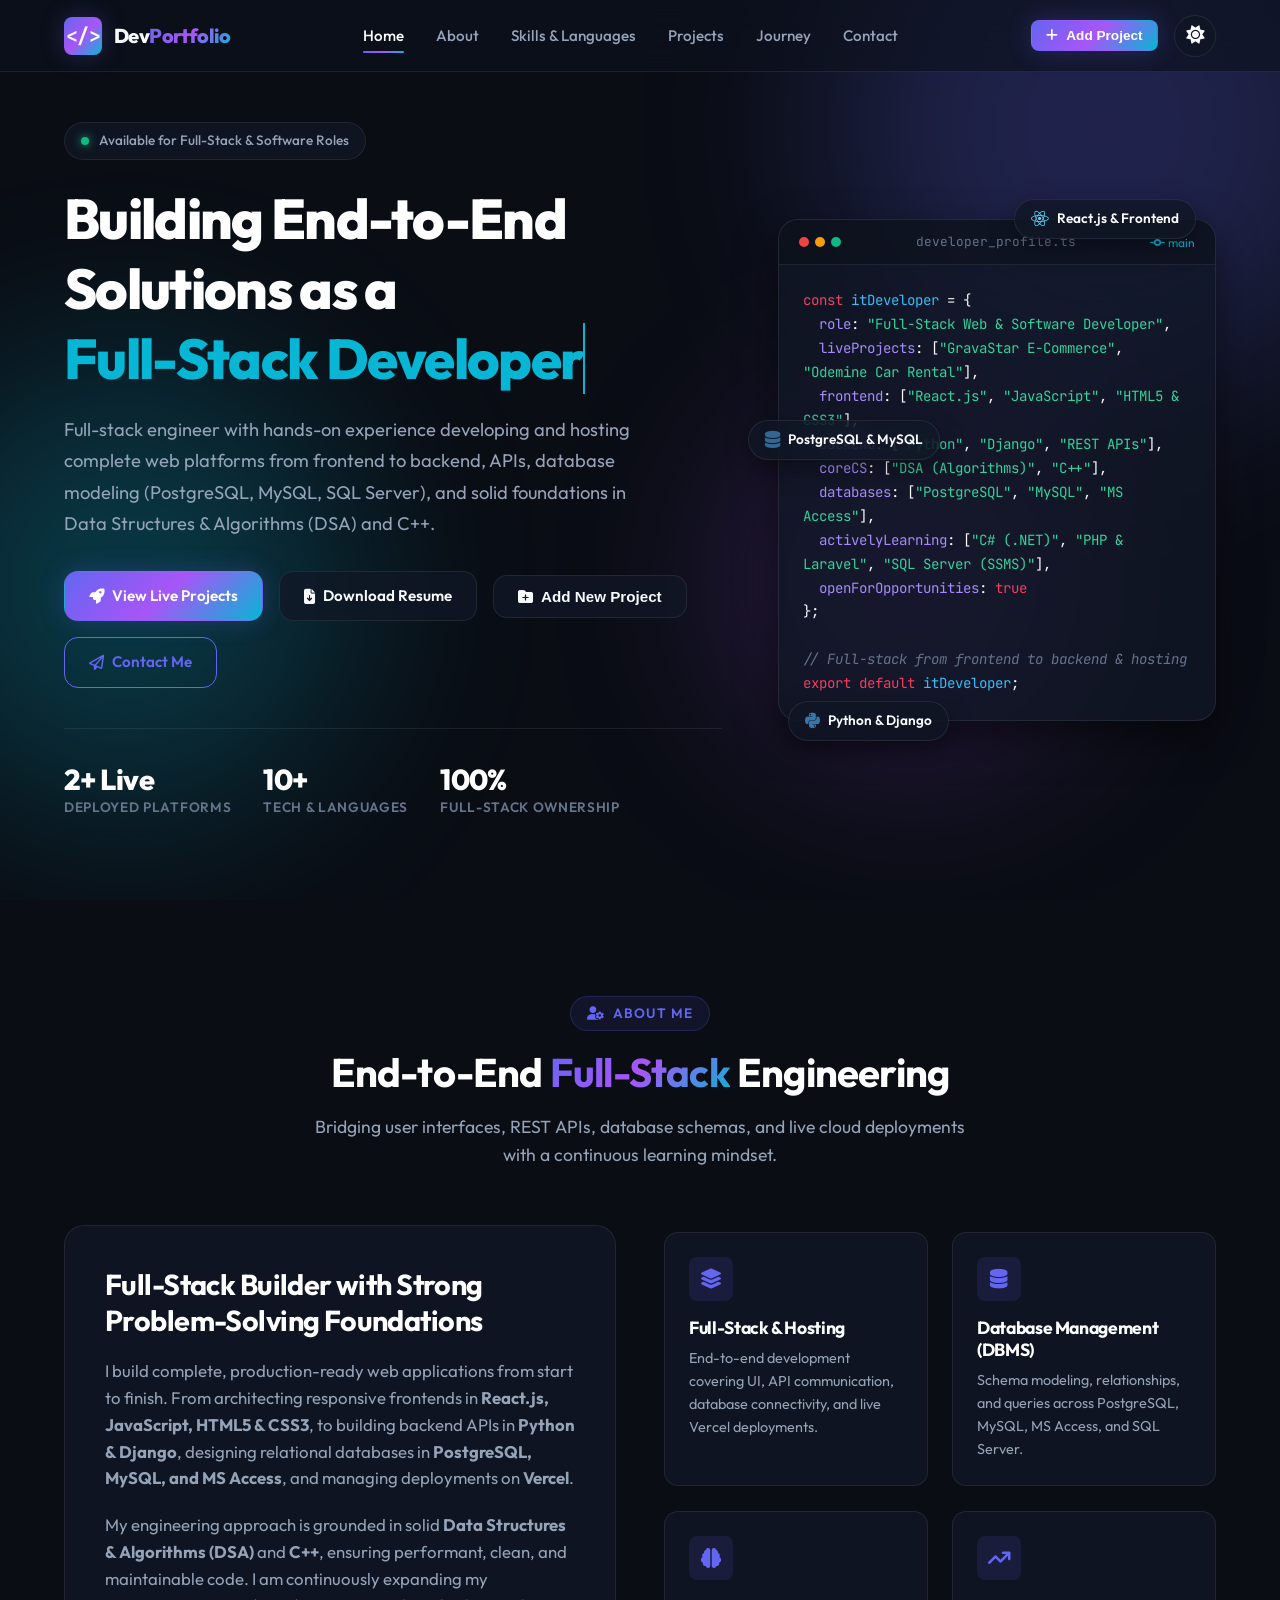
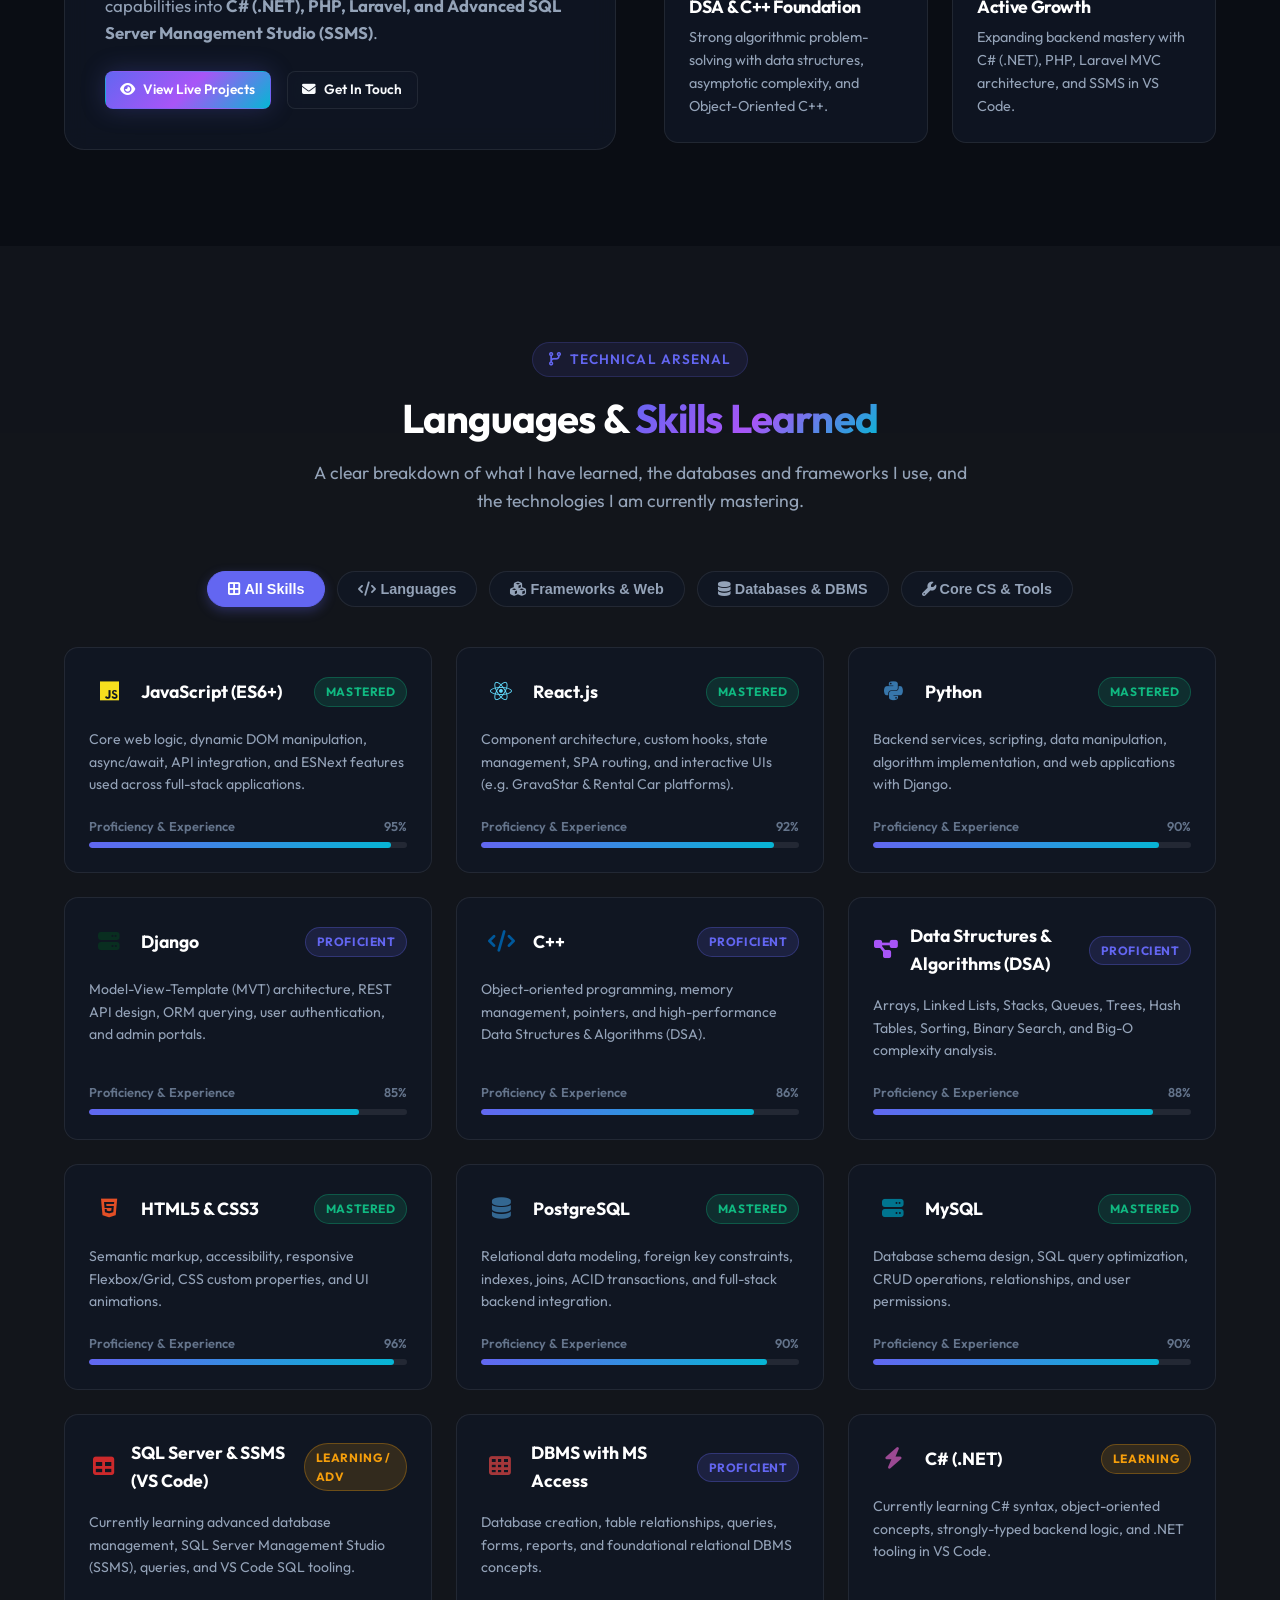
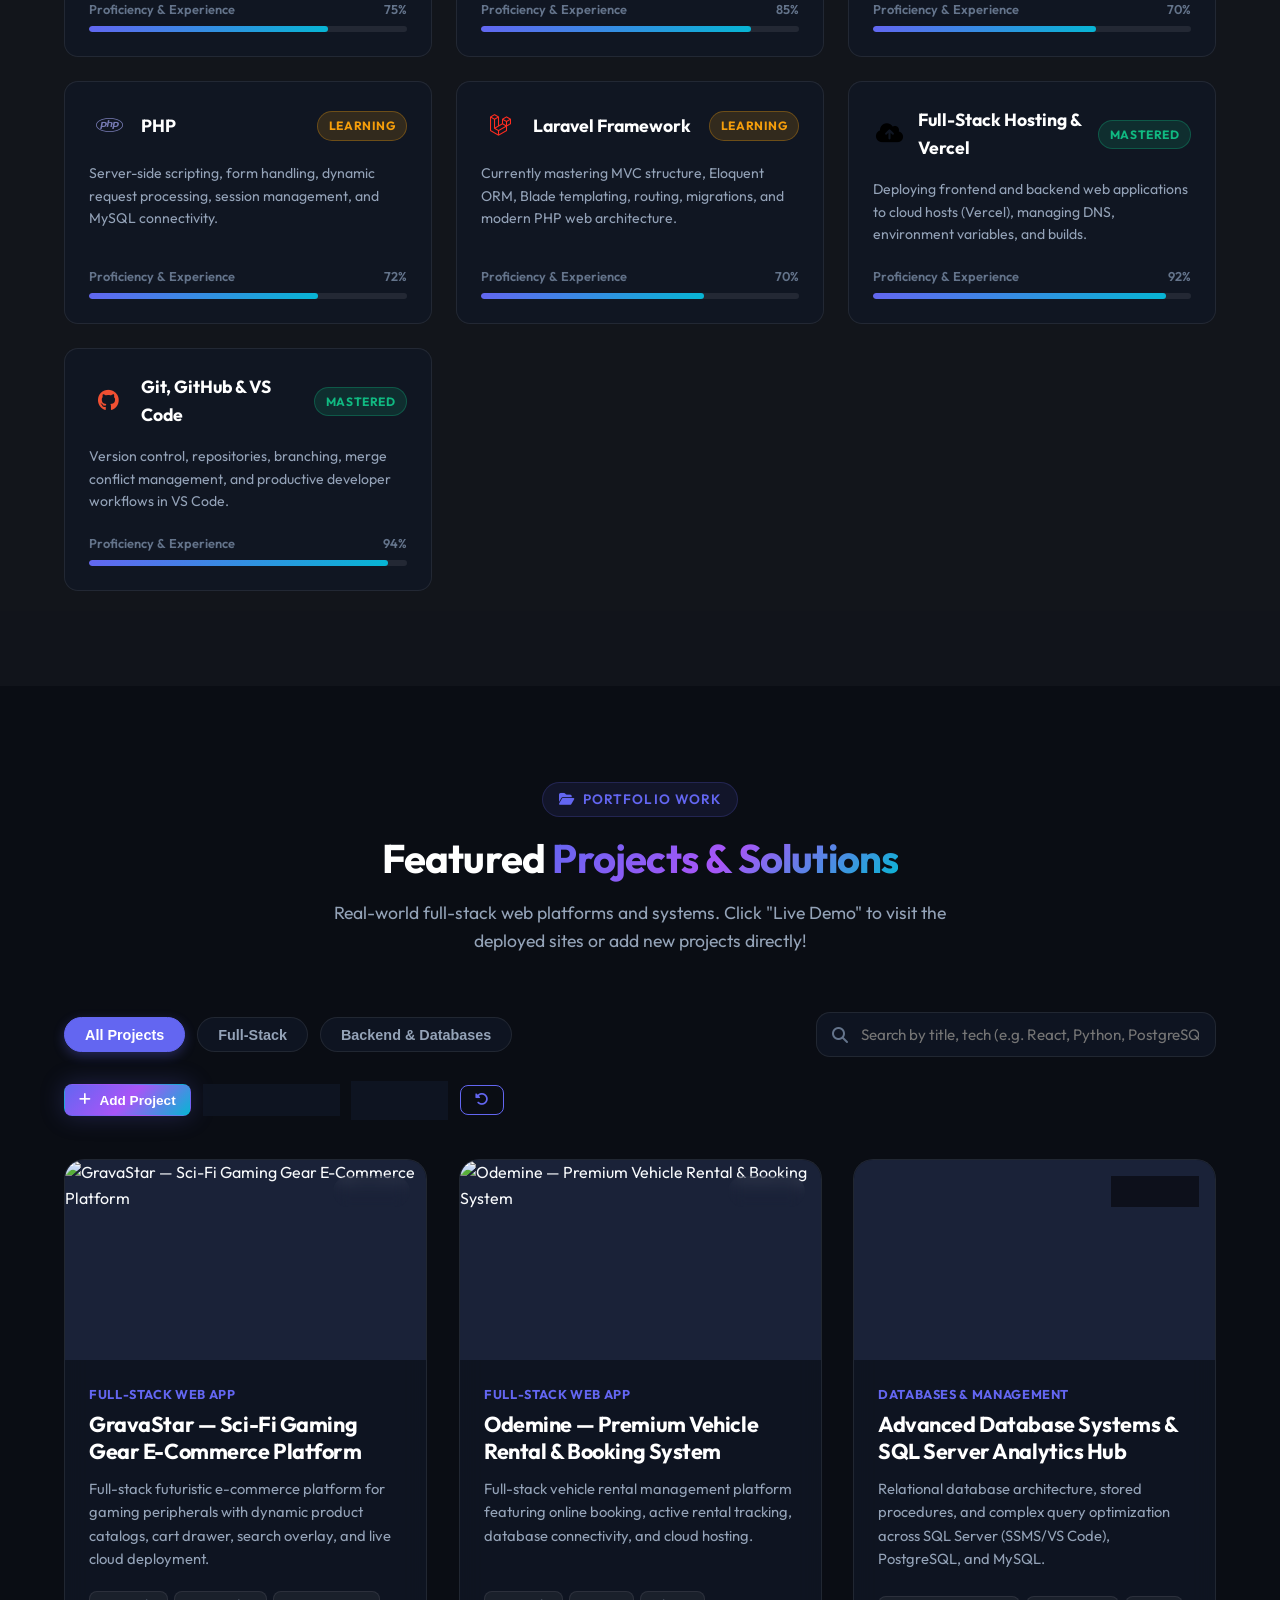
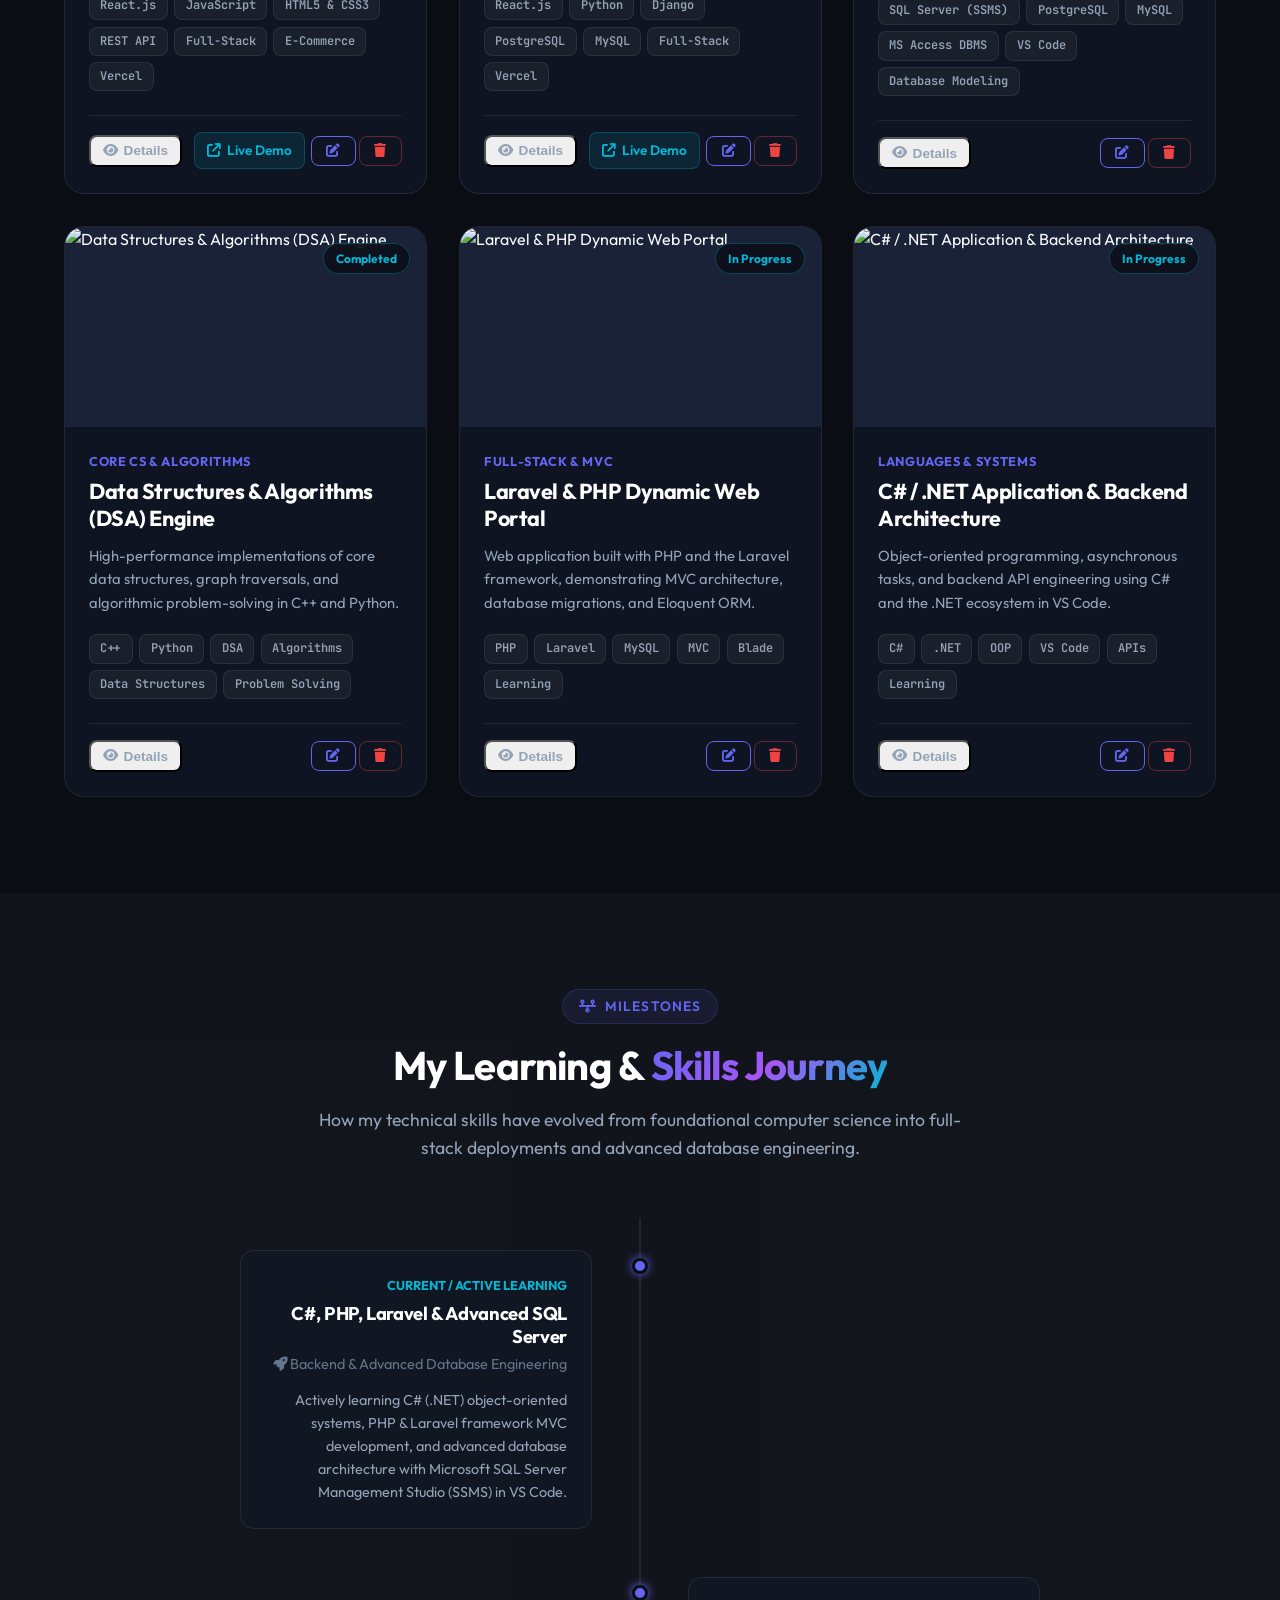
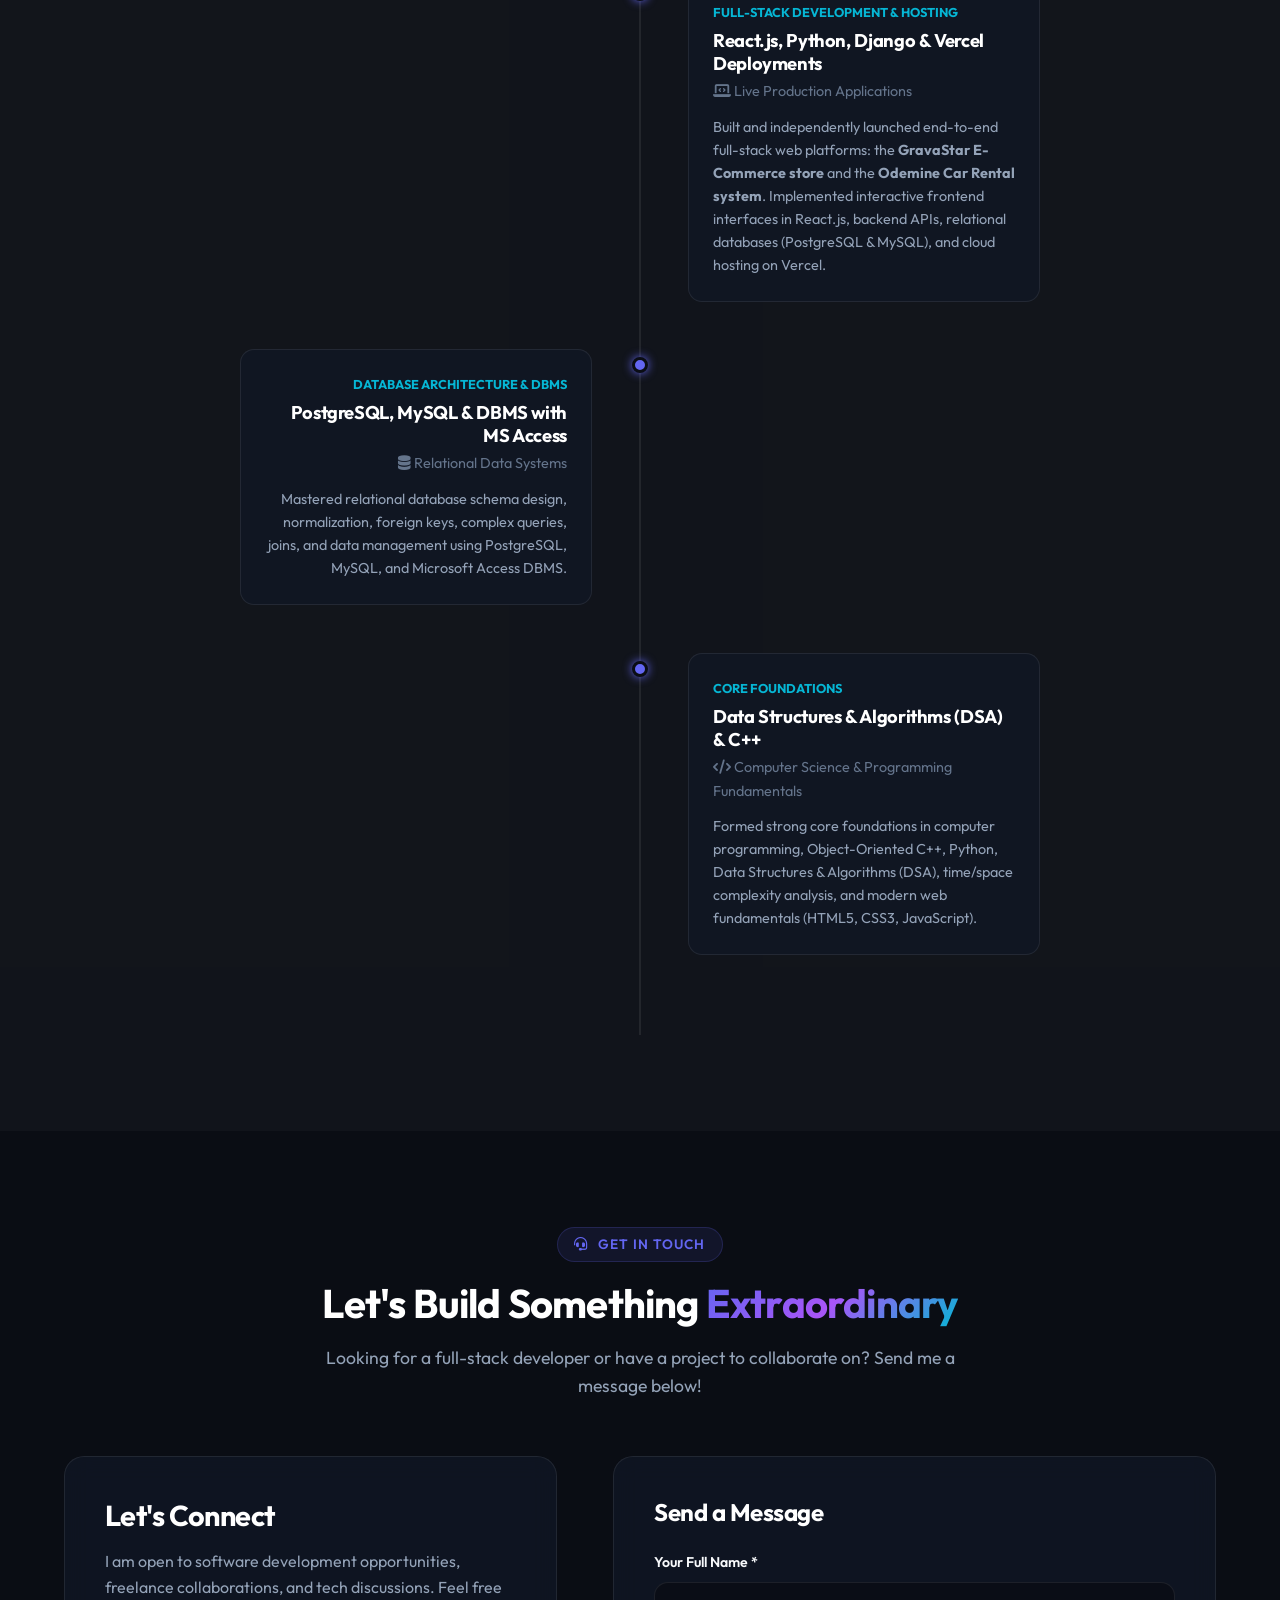
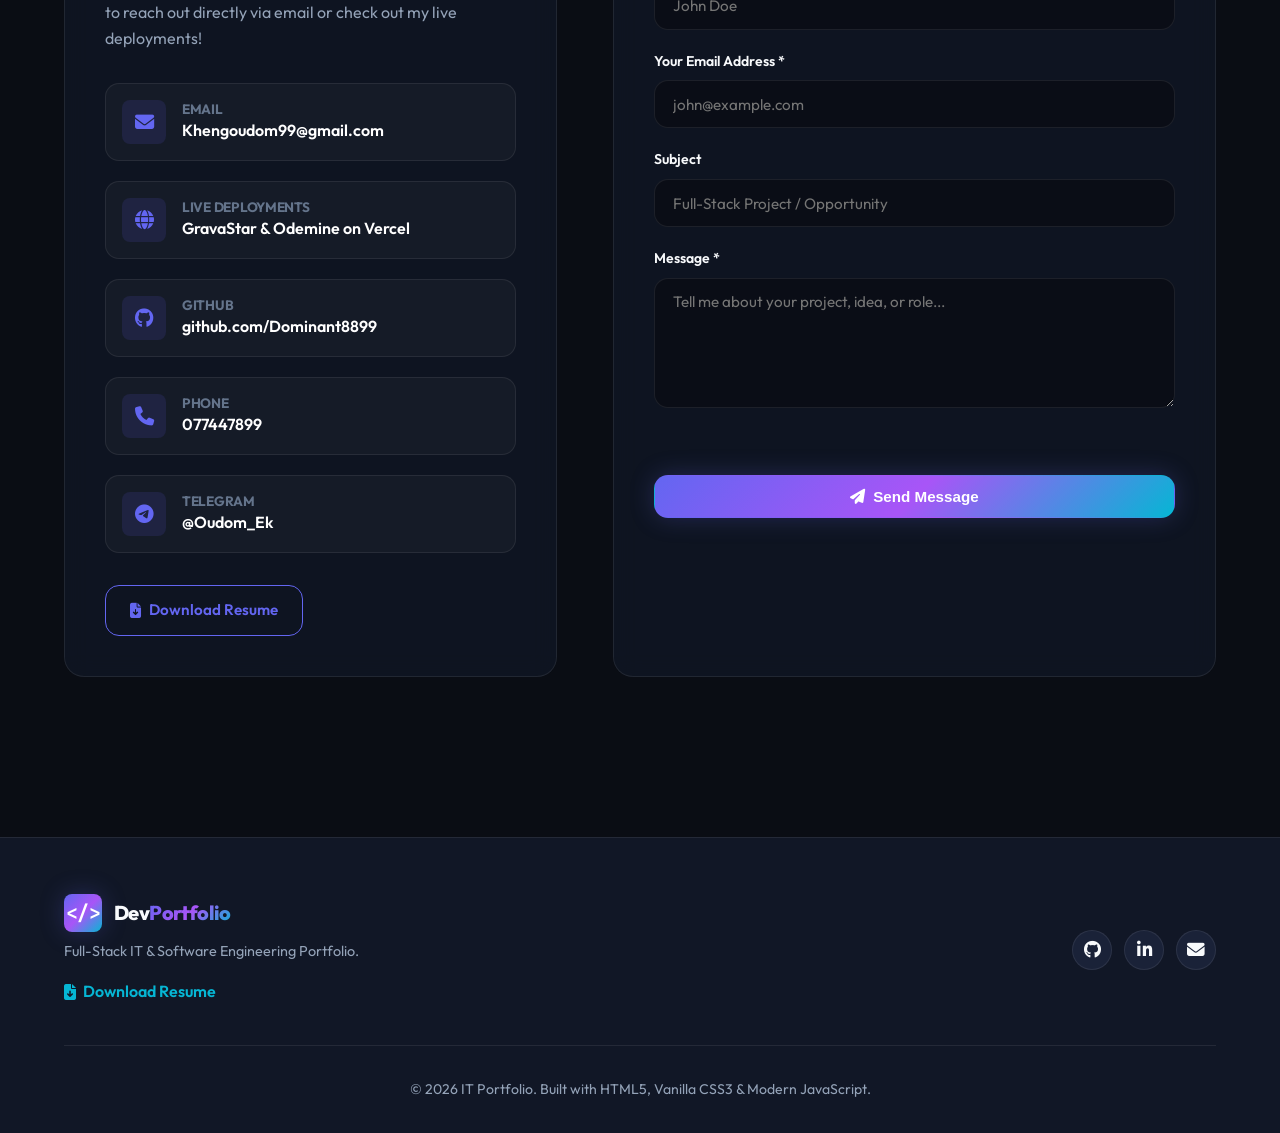
==== commit 1fbfc18a: "Update contact card with Telegram details" ====
--- a/index.html
+++ b/index.html
@@ -703,11 +703,11 @@
 
                 <div class="contact-method-item">
                   <div class="contact-method-icon">
-                    <i class="fa-solid fa-location-dot"></i>
+                    <i class="fa-brands fa-telegram"></i>
                   </div>
                   <div class="contact-method-details">
-                    <h4>Location &amp; Timezone</h4>
-                    <span>Available remotely · UTC+7</span>
+                    <h4>Telegram</h4>
+                    <span>@Oudom_Ek</span>
                   </div>
                 </div>
               </div>
